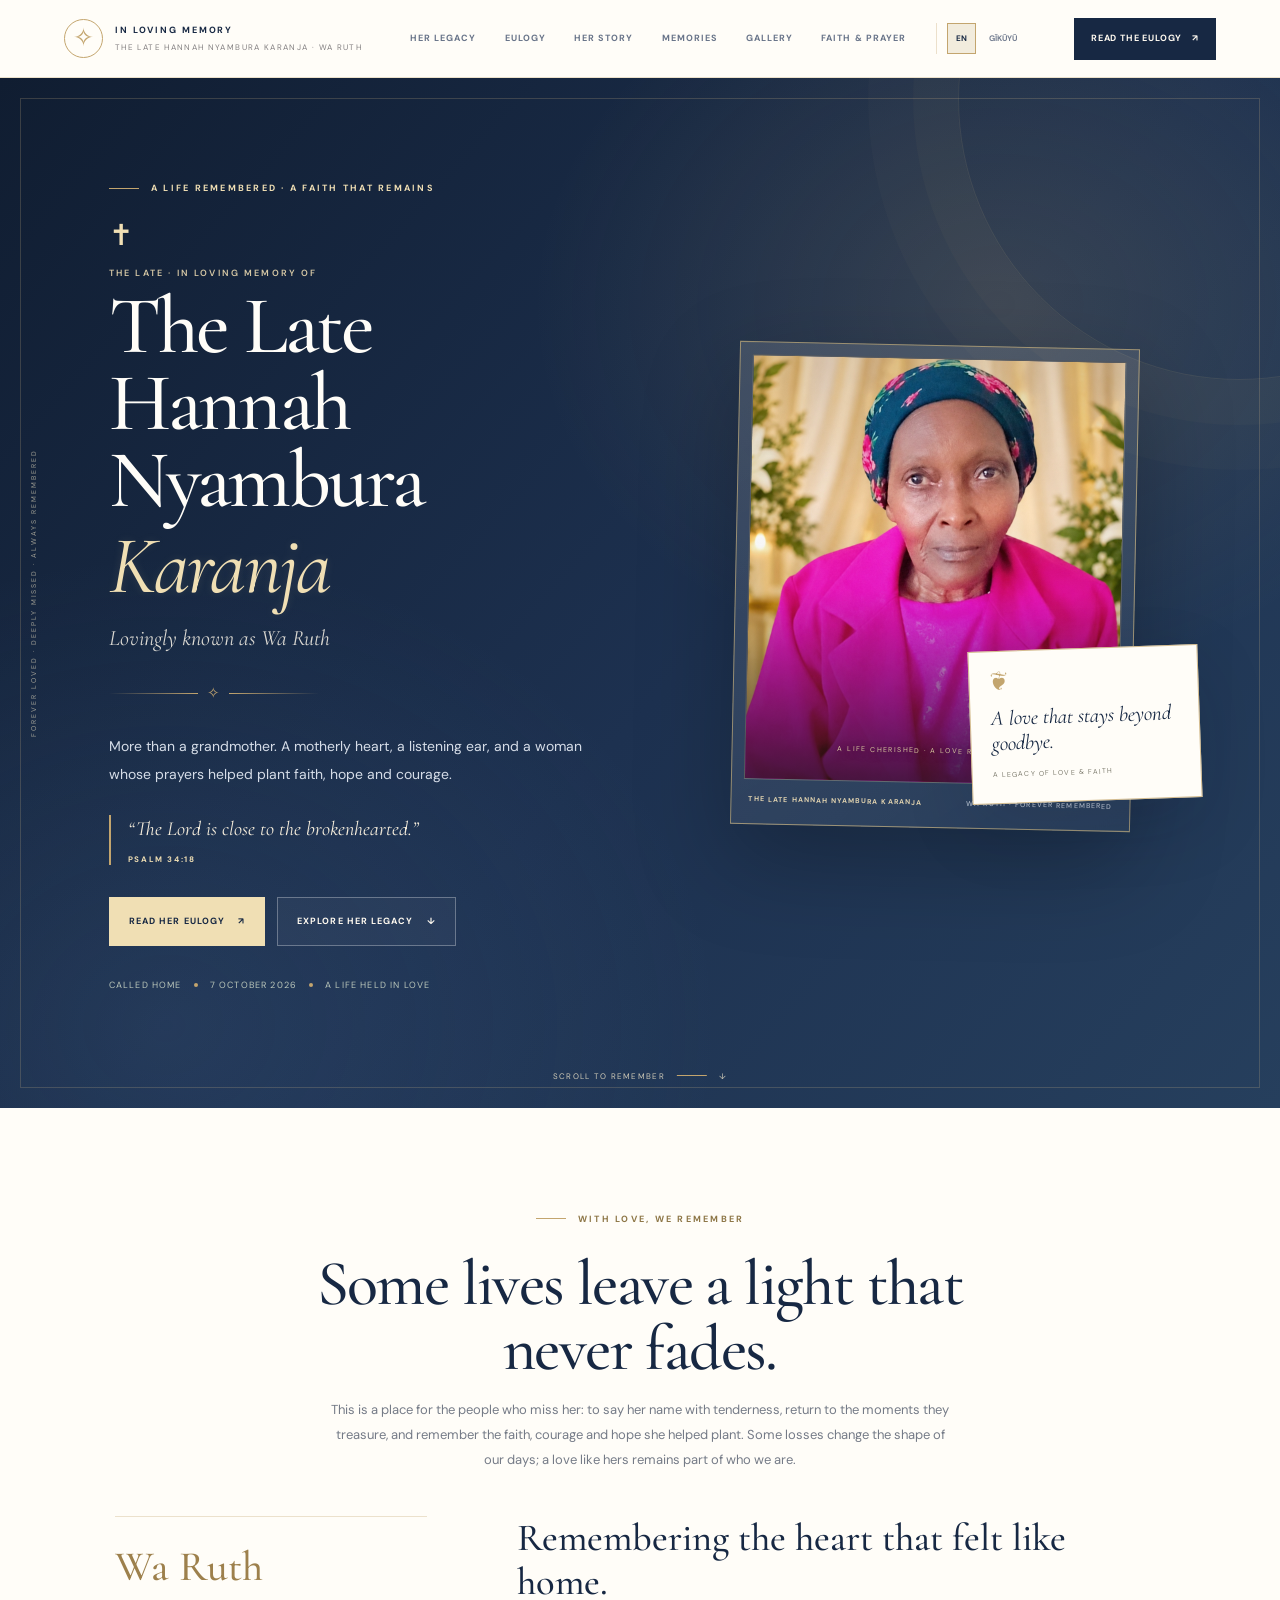
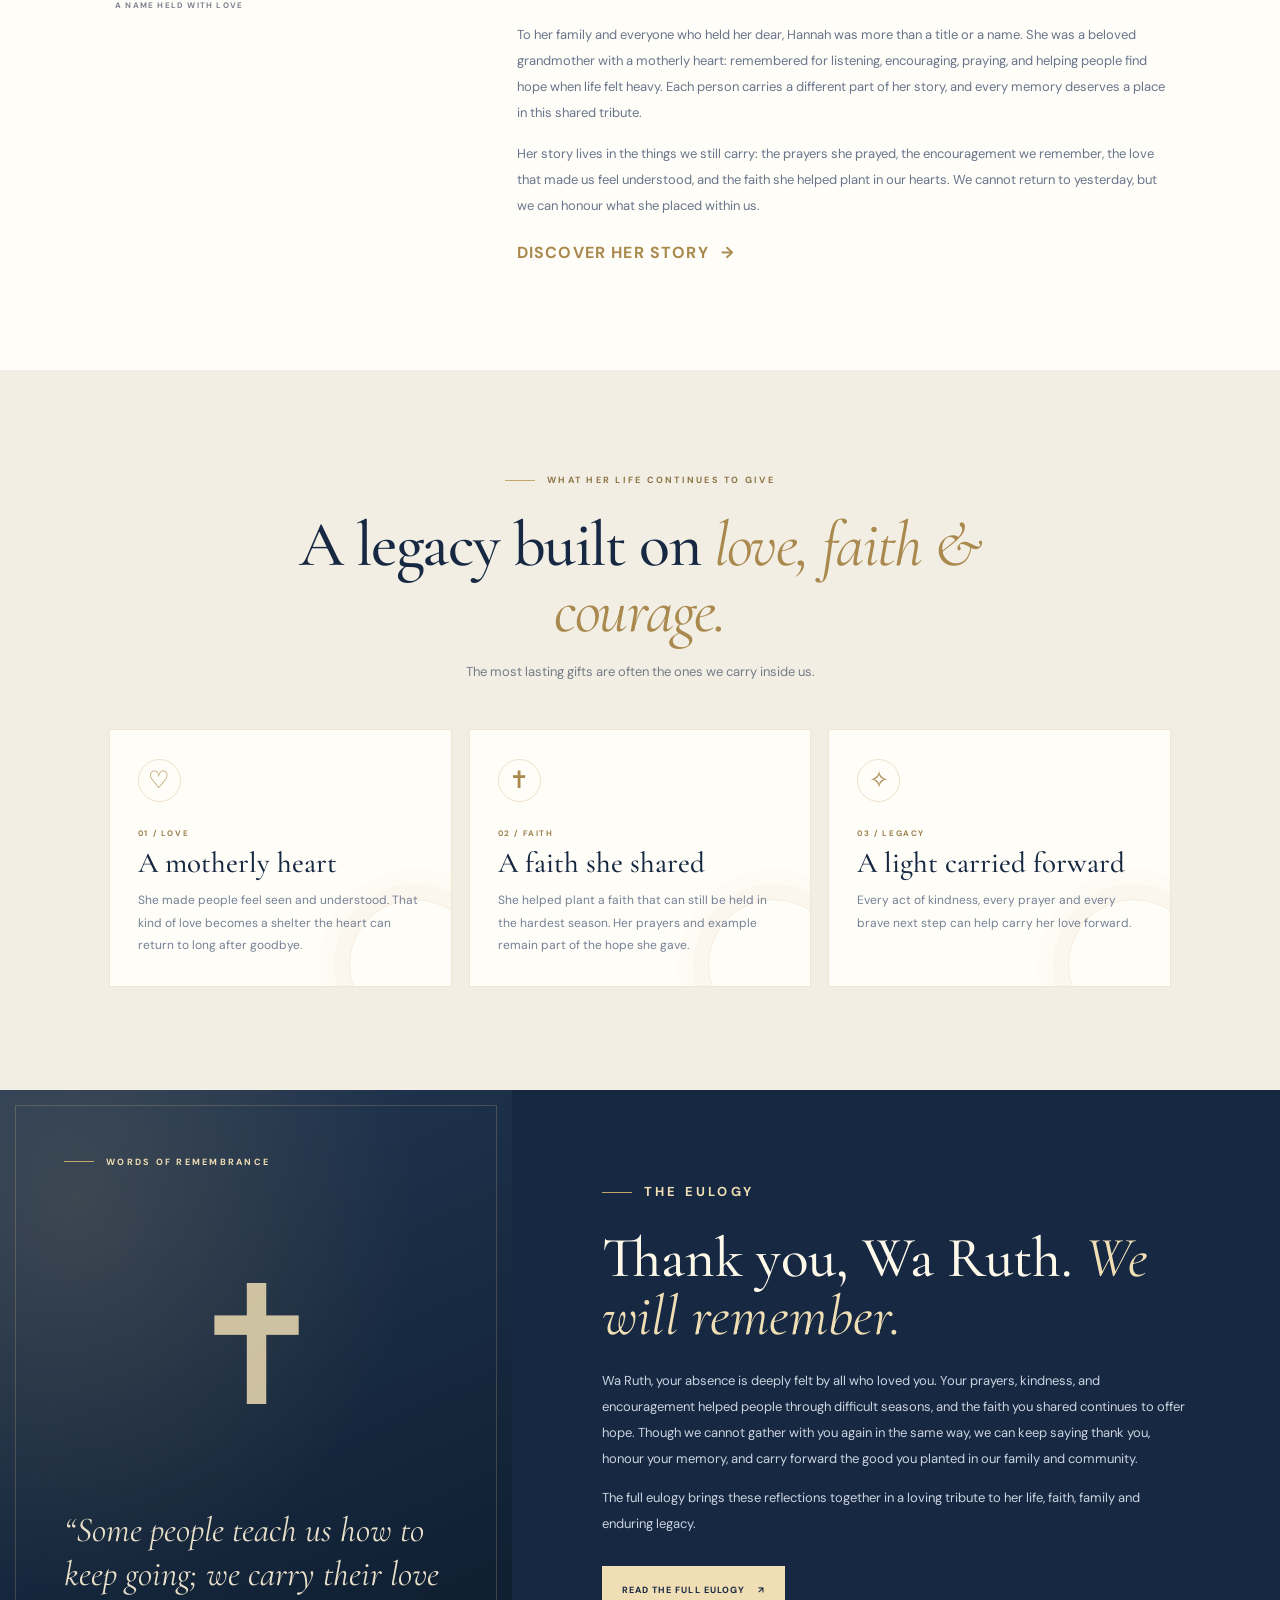
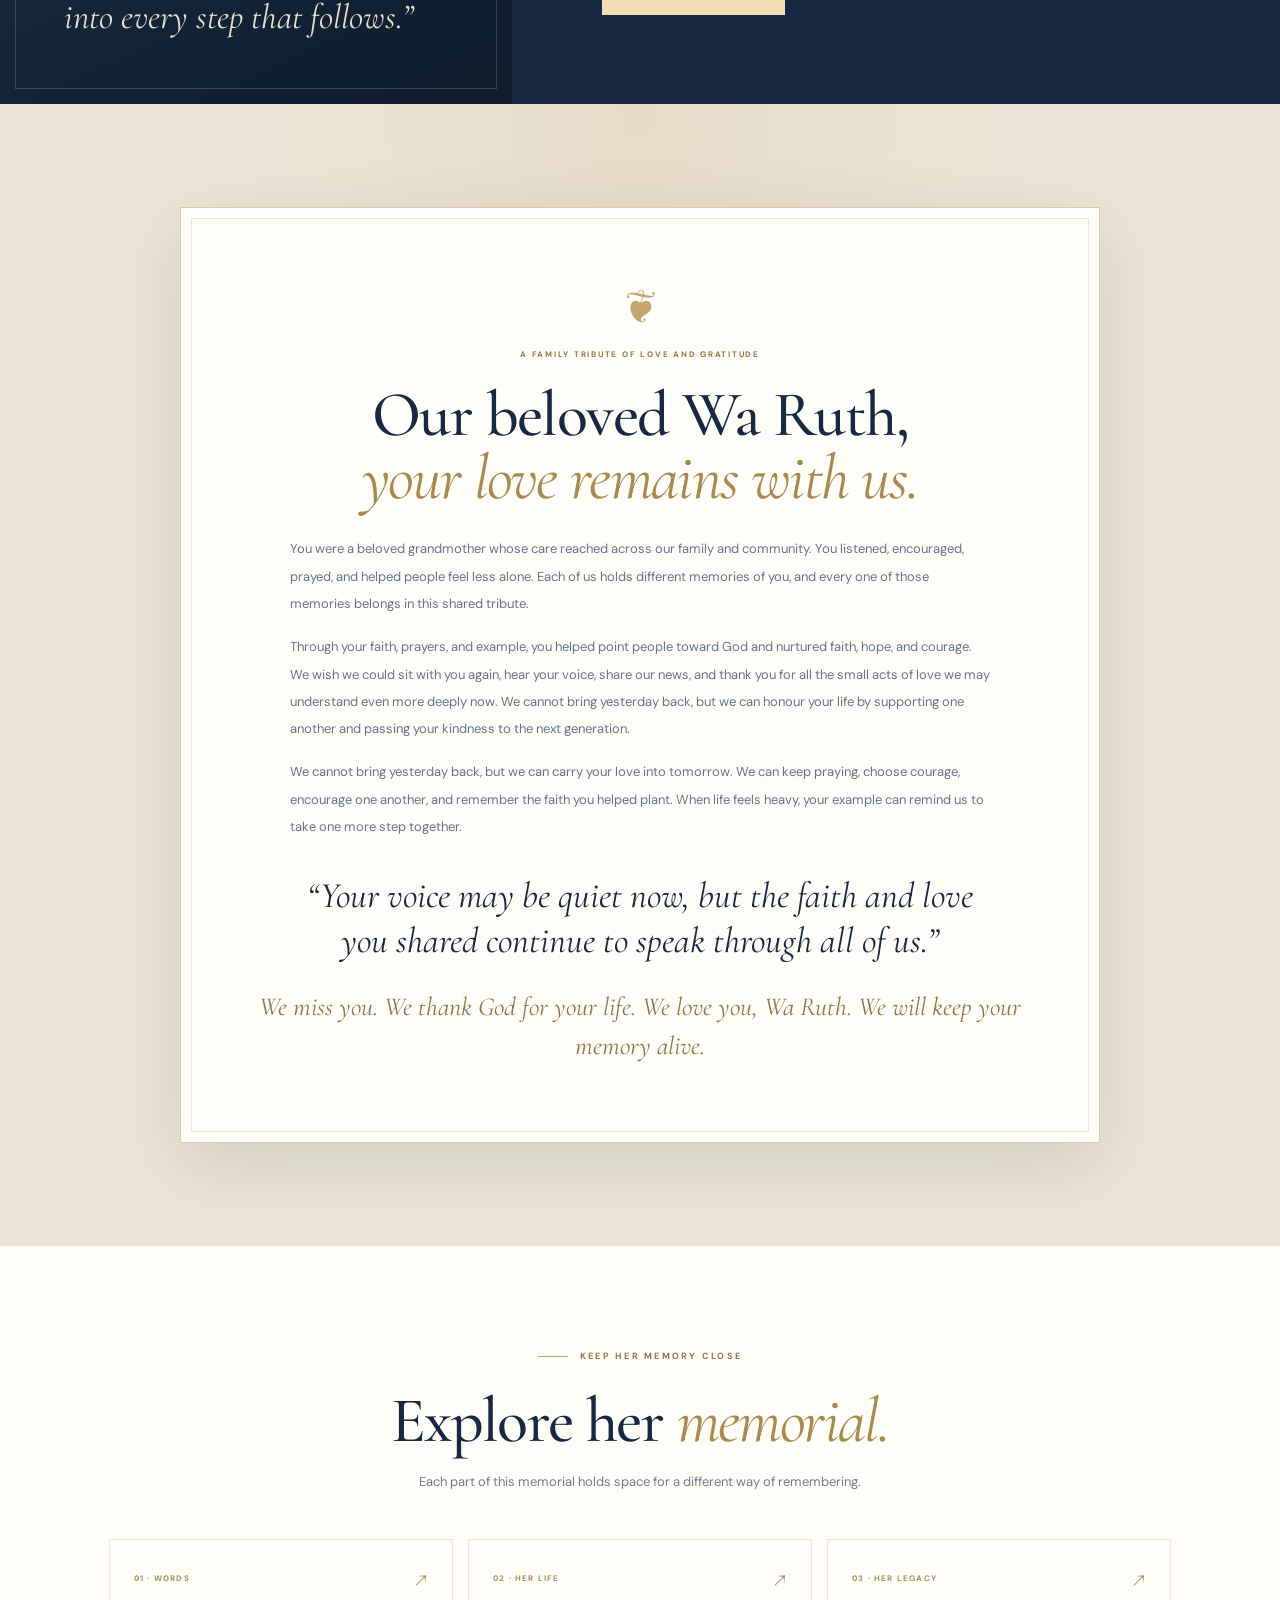
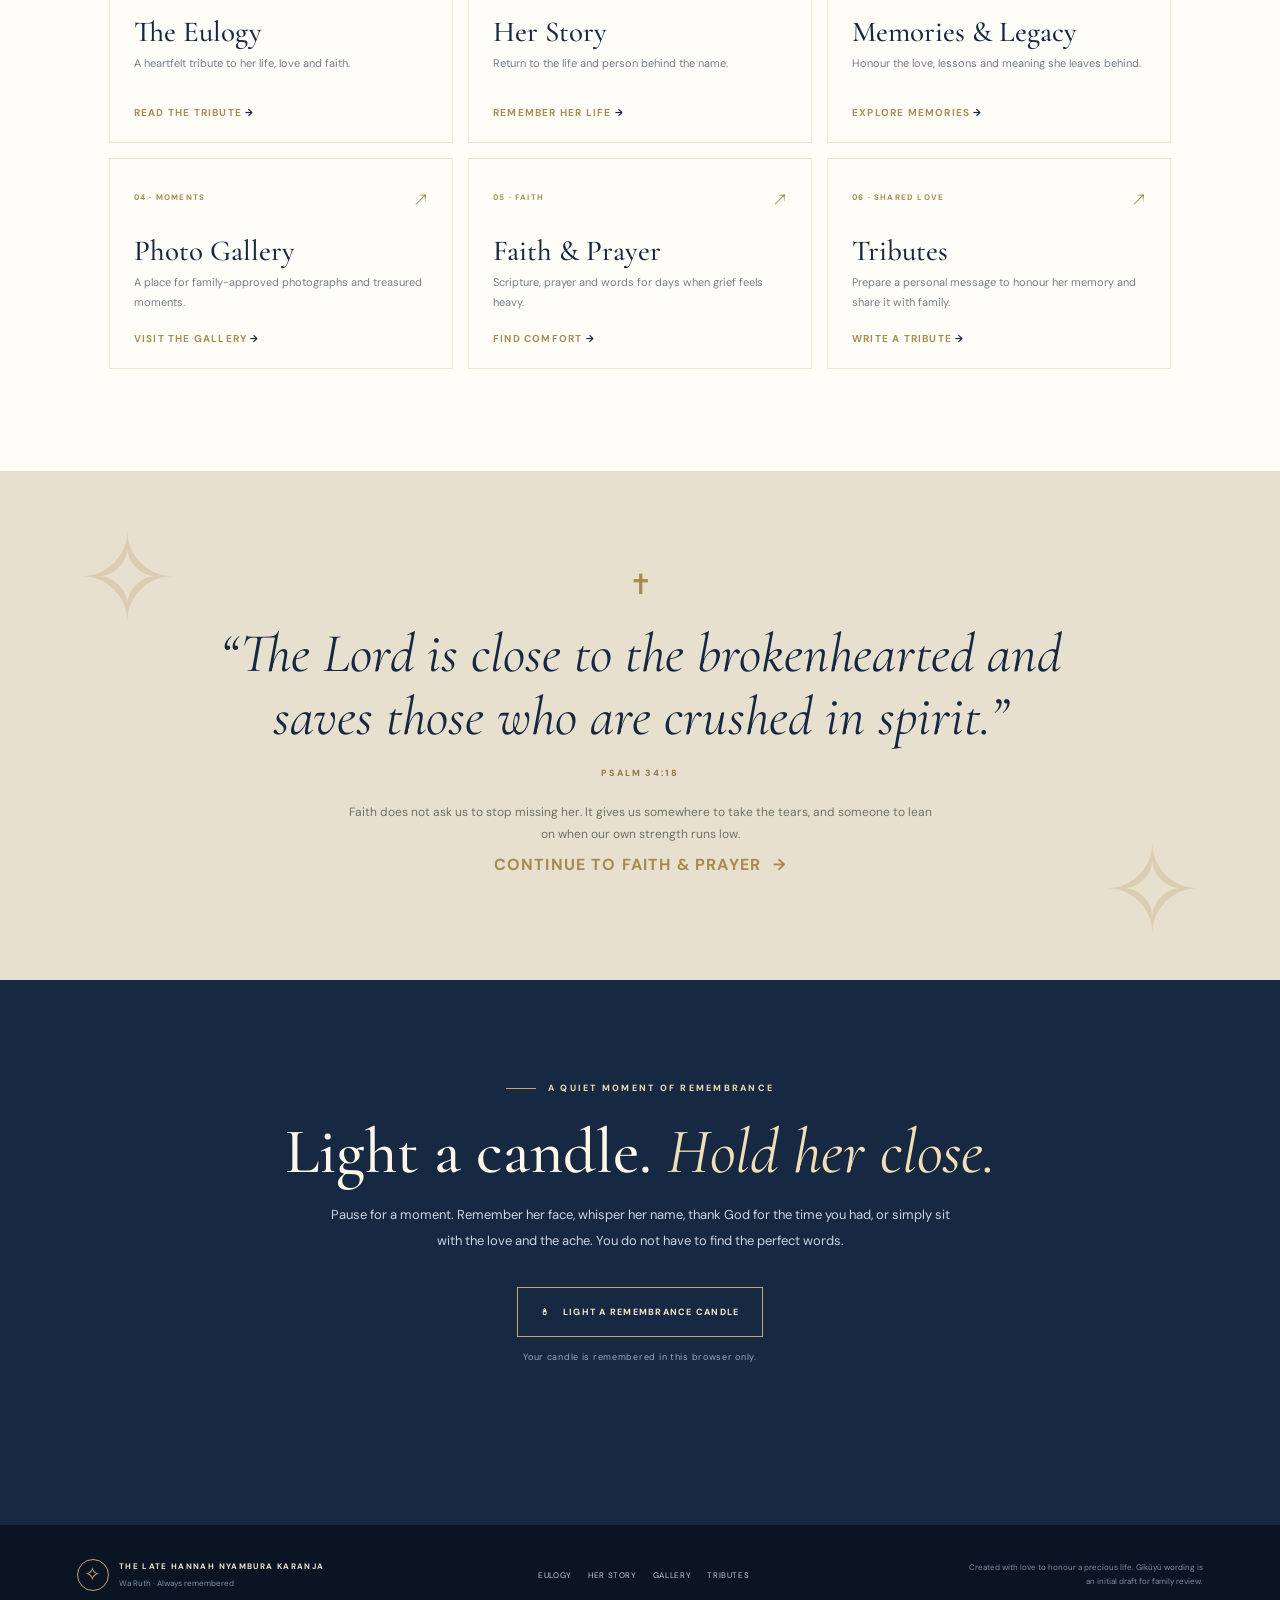
==== public/index.html @ a862fa56 "Hide dove video frame until uploaded video is ready" ====
<!doctype html>
<html lang="en">
<head>
<meta charset="utf-8">
<meta name="viewport" content="width=device-width, initial-scale=1">
<meta name="theme-color" content="#172843">
<meta name="description" content="A loving Christian memorial honouring the Late Hannah Nyambura Karanja (Wa Ruth), her life, faith, prayers, love and enduring legacy.">
<meta property="og:title" content="The Late Hannah Nyambura Karanja (Wa Ruth) · In Loving Memory">
<meta property="og:description" content="A respectful memorial to the Late Hannah Nyambura Karanja (Wa Ruth), whose love felt like a mother’s embrace and whose prayers helped plant faith, hope and courage.">
<meta property="og:type" content="website">
<link rel="canonical" href="https://botking-automation.github.io/HANNAH-NYAMBURA-KARANJA-MEMORIAL/">
<link rel="preconnect" href="https://fonts.googleapis.com">
<link rel="preconnect" href="https://fonts.gstatic.com" crossorigin>
<link href="https://fonts.googleapis.com/css2?family=Cormorant+Garamond:wght@400;500;600;700&family=DM+Sans:wght@400;500;600;700&display=swap" rel="stylesheet">
<title>In Loving Memory | The Late Hannah Nyambura Karanja (Wa Ruth)</title>
<style>
:root{--forest:#172843;--forest2:#2a4162;--forest3:#344d70;--gold:#c3a56e;--gold2:#f0dfb4;--cream:#faf7f1;--paper:#fffdf8;--ink:#252b35;--muted:#757b87;--line:rgba(195,165,110,.32);--serif:"Cormorant Garamond",Georgia,serif;--sans:"DM Sans",Arial,sans-serif;--shadow:0 24px 70px rgba(12,24,43,.14)}
*{box-sizing:border-box}
html{scroll-behavior:smooth;scroll-padding-top:88px}
body{margin:0;background:var(--cream);color:var(--ink);font:15px/1.8 var(--sans);-webkit-font-smoothing:antialiased}
a{color:inherit;text-decoration:none}
button{font:inherit}
::selection{background:var(--gold2);color:var(--forest)}
.skip-link{position:absolute;left:15px;top:-70px;z-index:100;background:var(--paper);padding:12px 18px;color:var(--forest)}
.skip-link:focus{top:12px}
.progress-track{position:fixed;z-index:80;left:0;top:0;width:100%;height:3px;background:transparent}
.progress-track span{display:block;width:0;height:100%;background:linear-gradient(90deg,var(--gold),#f1e2bd)}
.site-header{position:sticky;top:0;z-index:50;min-height:78px;display:flex;align-items:center;justify-content:space-between;gap:24px;padding:0 clamp(20px,5vw,78px);background:rgba(255,253,248,.94);border-bottom:1px solid var(--line);backdrop-filter:blur(18px)}
.brand{display:inline-flex;align-items:center;gap:12px;flex-shrink:0}
.brand-symbol{display:grid;place-items:center;width:39px;height:39px;border:1px solid var(--gold);border-radius:50%;color:var(--gold);font:25px/1 var(--serif)}
.brand-copy{display:grid;line-height:1.3}
.brand-copy strong{font-size:9px;letter-spacing:.21em;color:var(--forest);font-weight:700}
.brand-copy span{margin-top:5px;color:#827f80;font-size:8px;letter-spacing:.17em}
.main-nav{display:flex;align-items:center;justify-content:center;gap:clamp(12px,2.2vw,31px)}
.main-nav a{position:relative;padding:8px 0;color:#687489;font-size:9px;font-weight:700;letter-spacing:.115em;text-transform:uppercase;white-space:nowrap}
.main-nav a:after{content:"";position:absolute;left:0;right:100%;bottom:2px;height:1px;background:var(--gold);transition:right .25s}
.main-nav a:hover:after,.main-nav a:focus-visible:after{right:0}
.header-cta{display:inline-flex;align-items:center;justify-content:center;gap:10px;min-height:42px;padding:0 16px;border:1px solid var(--forest);background:var(--forest);color:#fffaf0;font-size:9px;font-weight:700;letter-spacing:.09em;text-transform:uppercase;transition:transform .25s,background .25s}
.header-cta:hover{transform:translateY(-2px);background:var(--forest3)}
.menu-toggle{display:none;border:1px solid var(--line);background:transparent;width:42px;height:42px;color:var(--forest);font-size:22px;cursor:pointer}
.hero{position:relative;isolation:isolate;overflow:hidden;min-height:min(820px,calc(100svh - 78px));display:grid;grid-template-columns:minmax(0,1.04fr) minmax(360px,.96fr);align-items:center;gap:clamp(34px,6vw,90px);padding:clamp(60px,8vw,112px) clamp(22px,8.5vw,132px) clamp(70px,9vw,122px);background:radial-gradient(ellipse at 78% 22%,rgba(194,161,100,.16),transparent 33%),radial-gradient(ellipse at 13% 92%,rgba(83,119,164,.17),transparent 35%),linear-gradient(132deg,#101d31 0%,#1d3150 55%,#263f5d 100%);color:var(--paper)}
.hero:before{content:"";position:absolute;inset:20px;border:1px solid rgba(222,196,138,.2);pointer-events:none;z-index:-1}
.hero:after{content:"";position:absolute;width:560px;height:560px;border:1px solid rgba(222,196,138,.11);border-radius:50%;right:-240px;top:-260px;box-shadow:0 0 0 45px rgba(222,196,138,.025),0 0 0 90px rgba(222,196,138,.02);pointer-events:none;z-index:-1}
.hero-copy{position:relative;z-index:2;max-width:700px}
.eyebrow{display:flex;align-items:center;gap:12px;margin:0 0 24px;color:var(--gold2);font-size:9px;font-weight:700;letter-spacing:.25em;text-transform:uppercase}
.eyebrow:before{content:"";width:30px;height:1px;background:var(--gold)}
.hero-cross{display:block;margin:0 0 15px;color:var(--gold2);font:29px/1 var(--serif)}
.hero-overline{margin:0 0 7px;color:#d6c8a5;font-size:9px;font-weight:600;letter-spacing:.24em;text-transform:uppercase}
.hero h1{max-width:720px;margin:0;font:500 clamp(48px,6.4vw,91px)/.94 var(--serif);letter-spacing:-.035em}
.hero h1 em{display:block;margin-top:9px;color:var(--gold2);font-weight:400}
.hero-alias{margin:17px 0 0;color:#d9d7d1;font:italic 22px/1.5 var(--serif)}
.hero-divider{display:flex;align-items:center;gap:9px;width:210px;margin:25px 0;color:var(--gold)}
.hero-divider i{display:block;flex:1;height:1px;background:linear-gradient(90deg,var(--gold),transparent)}
.hero-divider i:first-of-type{background:linear-gradient(90deg,transparent,var(--gold))}
.hero-description{max-width:520px;margin:0;color:#d6dde8;font-size:14px;line-height:2}
.hero-scripture{margin:27px 0 0;padding-left:17px;border-left:2px solid var(--gold);color:#f5eddc;font:italic 20px/1.45 var(--serif)}
.hero-scripture small{display:block;margin-top:9px;color:var(--gold2);font:700 8px/1.5 var(--sans);letter-spacing:.2em}
.hero-actions{display:flex;flex-wrap:wrap;align-items:center;gap:12px;margin-top:32px}
.btn{display:inline-flex;align-items:center;justify-content:center;gap:13px;min-height:49px;padding:0 19px;border:1px solid transparent;font-size:9px;font-weight:700;letter-spacing:.12em;text-transform:uppercase;transition:transform .25s,background .25s,border-color .25s}
.btn:hover{transform:translateY(-2px)}
.btn-gold{background:var(--gold2);border-color:var(--gold2);color:var(--forest)}
.btn-gold:hover{background:#f5e9c9}
.btn-glass{border-color:rgba(255,255,255,.3);background:rgba(255,255,255,.035);color:#fffaf0}
.btn-glass:hover{border-color:var(--gold2);background:rgba(255,255,255,.08)}
.hero-detail{margin-top:31px;display:flex;align-items:center;gap:12px;color:#bac6ba;font-size:9px;letter-spacing:.13em;text-transform:uppercase}
.hero-detail .dot{width:4px;height:4px;background:var(--gold);border-radius:50%}
.portrait-stage{position:relative;display:flex;align-items:center;justify-content:center;min-height:500px}
.portrait-orbit{position:absolute;inset:5% 2%;border:1px solid rgba(222,196,138,.22);border-radius:50%;transform:rotate(-14deg)}
.portrait-orbit:before,.portrait-orbit:after{content:"✧";position:absolute;display:grid;place-items:center;width:23px;height:23px;color:var(--gold2);background:var(--forest);font-size:16px}
.portrait-orbit:before{top:17%;left:7%}.portrait-orbit:after{bottom:13%;right:8%}
.portrait-card{position:relative;width:min(100%,400px);padding:12px 12px 17px;border:1px solid rgba(220,192,129,.61);background:linear-gradient(145deg,rgba(255,255,255,.13),rgba(255,255,255,.035));box-shadow:0 34px 95px rgba(0,0,0,.25);transform:rotate(1.2deg)}
.portrait-inner{position:relative;display:flex;align-items:center;justify-content:center;min-height:425px;overflow:hidden;border:1px solid rgba(222,196,138,.3);background:radial-gradient(ellipse at 50% 32%,rgba(194,161,100,.28),transparent 38%),linear-gradient(155deg,#304767,#202f4c 72%)}
.portrait-inner:before,.portrait-inner:after{content:"";position:absolute;width:240px;height:240px;border:1px solid rgba(222,196,138,.25);border-radius:50%}
.portrait-inner:after{width:285px;height:285px;border-color:rgba(222,196,138,.11)}
.portrait-monogram{position:relative;z-index:2;display:grid;place-items:center;width:145px;height:145px;border:1px solid var(--gold);border-radius:50%;color:var(--gold2);font:500 86px/.9 var(--serif);box-shadow:0 0 0 12px rgba(194,161,100,.055),0 0 60px rgba(194,161,100,.14)}
.portrait-cross{position:absolute;top:25px;color:var(--gold2);font:20px var(--serif)}
.portrait-bottom-label{position:absolute;bottom:24px;left:10px;right:10px;text-align:center;color:#d9c89f;font-size:7px;letter-spacing:.2em;text-transform:uppercase}
.portrait-caption{display:flex;align-items:center;justify-content:space-between;gap:10px;padding:14px 5px 0;color:#e0d2af;font-size:7px;font-weight:700;letter-spacing:.16em;text-transform:uppercase}
.portrait-caption span:last-child{color:#b7c0cf;font-weight:500}
.floating-note{position:absolute;right:-6%;bottom:7%;max-width:230px;padding:17px 20px;border:1px solid rgba(194,161,100,.7);background:var(--paper);box-shadow:var(--shadow);color:var(--forest);transform:rotate(-2deg)}
.floating-note .note-mark{color:var(--gold);font:25px/1 var(--serif)}
.floating-note p{margin:8px 0 3px;font:italic 21px/1.2 var(--serif)}
.floating-note small{color:#828073;font-size:7px;letter-spacing:.16em}
.side-vertical{position:absolute;left:28px;top:50%;writing-mode:vertical-rl;transform:translateY(-50%) rotate(180deg);color:rgba(242,230,199,.61);font-size:7px;letter-spacing:.28em;text-transform:uppercase}
.scroll-cue{position:absolute;bottom:25px;left:50%;display:flex;align-items:center;gap:12px;transform:translateX(-50%);color:#cfcab7;font-size:8px;letter-spacing:.16em;text-transform:uppercase}
.scroll-cue i{display:block;width:30px;height:1px;background:var(--gold)}
.section{padding:clamp(65px,8vw,112px) clamp(22px,8.5vw,132px)}
.section-heading{max-width:780px;margin:0 auto 44px;text-align:center}
.section-heading .eyebrow{justify-content:center;color:#8d7646}
.section-heading .eyebrow:before{background:var(--gold)}
.section-heading h2{margin:0;color:var(--forest);font:500 clamp(39px,5vw,65px)/1.02 var(--serif);letter-spacing:-.025em}
.section-heading h2 em{color:#a9894d;font-weight:400}
.section-heading>p:last-child{max-width:620px;margin:17px auto 0;color:var(--muted);font-size:13px;line-height:1.9}
.intro-section{background:var(--paper)}
.intro-grid{display:grid;grid-template-columns:.65fr 1.35fr;gap:clamp(35px,7vw,110px);max-width:1050px;margin:0 auto;align-items:start}
.intro-marker{padding-top:12px;border-top:1px solid var(--line);color:#9d804c}
.intro-marker strong{display:block;margin-top:17px;font:500 42px/1 var(--serif)}
.intro-marker small{display:block;margin-top:10px;font-size:8px;font-weight:700;letter-spacing:.15em;text-transform:uppercase;color:#7e8290}
.intro-copy h3{margin:0 0 17px;color:var(--forest);font:500 clamp(29px,3vw,42px)/1.15 var(--serif)}
.intro-copy h3 em{color:#a9894d;font-weight:400}
.intro-copy p{margin:0 0 15px;color:#69758b;font-size:13px;line-height:2}
.text-link{display:inline-flex;align-items:center;gap:12px;margin-top:5px;color:var(--forest);font-size:9px;font-weight:700;letter-spacing:.13em;text-transform:uppercase}
.text-link span{color:#a9894d;font-size:16px;transition:transform .2s}
.text-link:hover span{transform:translateX(5px)}
.values-section{background:#f2eee4}
.values-grid{display:grid;grid-template-columns:repeat(3,minmax(0,1fr));gap:17px;max-width:1120px;margin:0 auto}
.value-card{position:relative;overflow:hidden;min-height:245px;padding:29px 28px;background:var(--paper);border:1px solid rgba(194,161,100,.25);transition:transform .25s,box-shadow .25s}
.value-card:hover{transform:translateY(-5px);box-shadow:var(--shadow)}
.value-card:after{content:"";position:absolute;right:-30px;bottom:-45px;width:130px;height:130px;border:1px solid rgba(194,161,100,.19);border-radius:50%;box-shadow:0 0 0 15px rgba(194,161,100,.04),0 0 0 30px rgba(194,161,100,.025)}
.value-icon{display:grid;place-items:center;width:43px;height:43px;border:1px solid var(--line);border-radius:50%;color:#a9894d;font:24px var(--serif)}
.value-card .card-number{display:block;margin:24px 0 7px;color:#9b804e;font-size:8px;font-weight:700;letter-spacing:.2em}
.value-card h3{margin:0 0 10px;color:var(--forest);font:500 29px/1.1 var(--serif)}
.value-card p{position:relative;z-index:1;margin:0;color:#758095;font-size:12px;line-height:1.9}
.eulogy-feature{display:grid;grid-template-columns:minmax(0,.8fr) minmax(0,1.2fr);background:var(--forest);color:var(--paper)}
.feature-aside{position:relative;display:flex;flex-direction:column;justify-content:space-between;min-height:490px;overflow:hidden;padding:clamp(36px,5vw,70px);background:radial-gradient(ellipse at 15% 18%,rgba(194,161,100,.18),transparent 55%),linear-gradient(155deg,#223855,#0d1b2c)}
.feature-aside:before{content:"";position:absolute;inset:15px;border:1px solid rgba(222,196,138,.22);pointer-events:none}
.feature-aside .eyebrow{position:relative;color:var(--gold2)}
.feature-cross{position:relative;align-self:center;margin:auto 0;color:var(--gold2);font:clamp(100px,13vw,180px)/1 var(--serif);opacity:.83}
.feature-aside blockquote{position:relative;margin:0;color:#e8dfc9;font:italic clamp(24px,3vw,35px)/1.25 var(--serif)}
.feature-aside blockquote small{display:block;margin-top:15px;color:var(--gold2);font:700 8px/1.5 var(--sans);letter-spacing:.2em}
.feature-copy{align-self:center;padding:clamp(42px,7vw,95px) clamp(28px,7vw,95px)}
.feature-copy .eyebrow{color:var(--gold2)}
.feature-copy h2{margin:0 0 22px;color:#fff9ea;font:500 clamp(36px,4.5vw,57px)/1.02 var(--serif)}
.feature-copy h2 em{color:var(--gold2);font-weight:400}
.feature-copy p{color:#cbd3de;font-size:13px;line-height:2}
.feature-copy .btn{margin-top:16px}
.pages-section{background:var(--paper)}
.page-cards{display:grid;grid-template-columns:repeat(3,minmax(0,1fr));gap:15px;max-width:1120px;margin:0 auto}
.page-card{display:flex;flex-direction:column;min-height:204px;padding:24px 24px 20px;border:1px solid rgba(194,161,100,.26);background:#fffdf8;transition:transform .22s,border-color .22s,box-shadow .22s}
.page-card:hover{transform:translateY(-4px);border-color:var(--gold);box-shadow:0 16px 35px rgba(12,24,43,.08)}
.page-card .card-top{display:flex;align-items:center;justify-content:space-between;color:#aa8d55;font-size:8px;font-weight:700;letter-spacing:.15em}
.page-card .card-top b{font:24px var(--serif)}
.page-card h3{margin:23px 0 6px;color:var(--forest);font:500 29px/1.1 var(--serif)}
.page-card p{margin:0;color:#777e8a;font-size:11px;line-height:1.8}
.page-card .card-arrow{margin-top:auto;padding-top:17px;color:var(--forest);font-size:10px;font-weight:700;letter-spacing:.12em;text-transform:uppercase}
.page-card .card-arrow span{color:#aa8d55}
.scripture-section{position:relative;overflow:hidden;padding:clamp(65px,8vw,100px) 22px;background:#e8e0cf;text-align:center}
.scripture-section:before,.scripture-section:after{content:"✧";position:absolute;color:rgba(169,137,77,.22);font:120px/1 var(--serif)}
.scripture-section:before{left:6%;top:10%}.scripture-section:after{right:6%;bottom:5%}
.scripture-cross{color:#a9894d;font:28px/1 var(--serif)}
.scripture-quote{max-width:900px;margin:20px auto 17px;color:var(--forest);font:italic clamp(31px,4.5vw,55px)/1.14 var(--serif)}
.scripture-reference{color:#8f7547;font-size:9px;font-weight:700;letter-spacing:.22em}
.scripture-caption{max-width:590px;margin:19px auto 0;color:#6e7166;font-size:12px;line-height:1.9}
.remembrance-section{padding:clamp(65px,8vw,100px) 22px;background:var(--forest);color:var(--paper);text-align:center}
.remembrance-section .eyebrow{justify-content:center}
.remembrance-section .eyebrow:before{background:var(--gold)}
.remembrance-section h2{margin:0;color:#fff8e8;font:500 clamp(38px,5vw,65px)/1 var(--serif)}
.remembrance-section h2 em{color:var(--gold2);font-weight:400}
.remembrance-section>p:not(.eyebrow){max-width:620px;margin:18px auto;color:#cbd3de;font-size:13px;line-height:2}
.candle-button{display:inline-flex;align-items:center;justify-content:center;gap:12px;min-height:50px;margin-top:15px;padding:0 22px;border:1px solid var(--gold);background:transparent;color:#f4e8c8;font-size:9px;font-weight:700;letter-spacing:.14em;text-transform:uppercase;cursor:pointer;transition:background .2s,color .2s}
.candle-button:hover{background:var(--gold2);color:var(--forest)}
.candle-count{display:block;margin-top:12px;color:#9ca9ba;font-size:9px;letter-spacing:.08em}
.candle-confirmation{min-height:24px;margin:6px auto 0;color:var(--gold2);font-size:11px}
.site-footer{display:flex;align-items:center;justify-content:space-between;gap:22px;padding:28px clamp(22px,6vw,85px);background:#0a1423;color:#aeb9cb}
.footer-brand{display:flex;align-items:center;gap:10px}
.footer-brand .brand-symbol{width:32px;height:32px;font-size:20px}
.footer-brand strong{display:block;color:#f0e6cf;font-size:8px;letter-spacing:.17em}
.footer-brand small{display:block;margin-top:3px;color:#8391a7;font-size:8px}
.footer-links{display:flex;flex-wrap:wrap;gap:16px}
.footer-links a{color:#c3ccda;font-size:8px;letter-spacing:.08em;text-transform:uppercase}
.footer-links a:hover{color:var(--gold2)}
.footer-note{max-width:240px;text-align:right;color:#7e8ca3;font-size:8px;line-height:1.7}
.reveal{opacity:0;transform:translateY(18px);transition:opacity .7s ease,transform .7s ease}
.reveal.is-visible{opacity:1;transform:translateY(0)}
/* Language picker sits within the navigation and keeps the page layout intact. */
.language-picker{display:flex;align-items:center;gap:4px;margin-left:2px;padding-left:10px;border-left:1px solid var(--line)}
.language-picker button{border:1px solid transparent;background:transparent;padding:7px 8px;color:#747e91;font-size:8px;font-weight:700;cursor:pointer}
.language-picker button[aria-pressed="true"]{border-color:var(--gold);background:#f2ecdd;color:var(--forest)}
.kikuyu-note{max-width:760px;margin:25px auto 0;color:#8b8168;font-size:10px;line-height:1.7;text-align:center}
@media(max-width:1120px){.site-header{gap:13px;padding-inline:24px}.main-nav{gap:14px}.main-nav a{font-size:8px;letter-spacing:.07em}.header-cta{padding-inline:12px}.hero{padding-inline:6vw;gap:35px}.floating-note{right:-2%}}
@media(max-width:880px){.site-header{min-height:72px;flex-wrap:wrap}.menu-toggle{display:block;margin-left:auto}.header-cta{display:none}.main-nav{display:none;order:4;width:100%;padding:9px 0 20px;grid-template-columns:repeat(3,minmax(0,1fr));gap:5px 12px}.main-nav.is-open{display:grid}.main-nav a{padding:10px 0;font-size:9px;border-bottom:1px solid rgba(194,161,100,.18)}.language-picker{margin-left:0;padding-left:0;border-left:0;justify-content:flex-start}.language-picker button{padding:7px}.hero{grid-template-columns:minmax(0,1fr) minmax(260px,.8fr);min-height:0;padding-block:65px 80px}.hero h1{font-size:clamp(46px,7.4vw,72px)}.portrait-stage{min-height:420px}.portrait-inner{min-height:350px}.portrait-card{width:330px}.floating-note{right:-5%;bottom:3%;max-width:190px}.side-vertical{display:none}.intro-grid{grid-template-columns:.45fr 1.55fr;gap:35px}.page-cards{grid-template-columns:repeat(2,minmax(0,1fr))}}
@media(max-width:640px){.site-header{padding-inline:18px}.brand-symbol{width:34px;height:34px}.brand-copy strong{font-size:8px}.brand-copy span{font-size:7px}.main-nav.is-open{grid-template-columns:repeat(2,minmax(0,1fr))}.hero{display:flex;flex-direction:column;align-items:stretch;padding:56px 24px 73px;gap:25px}.hero:before{inset:10px}.hero-copy{order:0}.hero h1{font-size:clamp(48px,13vw,70px)}.hero-alias{font-size:20px}.hero-description{font-size:13px}.hero-actions{display:grid;grid-template-columns:1fr}.hero-actions .btn{width:100%}.hero-detail{flex-wrap:wrap;font-size:8px}.portrait-stage{order:1;min-height:350px;margin:0 8px}.portrait-orbit{inset:4% 1%}.portrait-card{width:min(84%,310px)}.portrait-inner{min-height:330px}.portrait-monogram{width:120px;height:120px;font-size:72px}.floating-note{right:-7px;bottom:0;max-width:165px;padding:12px 14px}.floating-note p{font-size:18px}.scroll-cue{bottom:18px;white-space:nowrap}.section{padding:62px 23px}.section-heading{margin-bottom:31px}.section-heading h2{font-size:43px}.intro-grid{grid-template-columns:1fr;gap:26px}.intro-marker{display:flex;align-items:center;gap:16px;padding-top:10px}.intro-marker strong{margin-top:0;font-size:34px}.intro-marker small{margin:0}.values-grid{grid-template-columns:1fr;gap:12px}.value-card{min-height:0;padding:25px}.value-card .card-number{margin-top:19px}.eulogy-feature{grid-template-columns:1fr}.feature-aside{min-height:310px;padding:35px}.feature-cross{position:absolute;right:40px;top:70px;font-size:100px;opacity:.4}.feature-aside blockquote{max-width:300px;font-size:27px}.feature-copy{padding:45px 27px 52px}.page-cards{grid-template-columns:1fr}.page-card{min-height:170px;padding:22px}.page-card h3{margin-top:15px}.scripture-section:before{left:-35px}.scripture-section:after{right:-35px}.scripture-quote{font-size:35px}.site-footer{align-items:flex-start;flex-direction:column;padding:28px 22px}.footer-note{text-align:left;max-width:100%}.footer-links{gap:12px}}

/* Honour her name with a gentle arrival; let the dove pass quietly through the memorial sky. */
.hero-title-honour {
  transform-origin: left center;
  animation: waRuthTitleRise 1.8s cubic-bezier(.16, 1, .3, 1) .12s both;
}
.hero-title-honour em {
  text-shadow: 0 0 10px rgba(234, 216, 168, .12);
  animation: waRuthGoldGlow 2.8s ease-out 1s both;
}
/* The real dove video is supplied by the family and sits quietly at the hero's top-right. */
.dove-video-wrap {
  position: absolute; top: clamp(16px, 2.3vw, 28px); right: clamp(20px, 4vw, 58px); z-index: 3;
  display: grid; place-items: center; width: clamp(112px, 13vw, 168px); height: clamp(76px, 9vw, 112px);
  overflow: hidden; border: 1px solid rgba(222, 196, 138, .55); background: rgba(9, 19, 33, .28);
  box-shadow: 0 8px 24px rgba(0, 0, 0, .18); pointer-events: none; opacity: 0; transition: opacity .35s ease;
}
.dove-video-wrap.is-ready { opacity: 1; }
.dove-video { display: block; width: 100%; height: 100%; object-fit: contain; opacity: 0; background: transparent; transition: opacity .35s ease; }
.dove-video.is-ready { opacity: 1; }

@keyframes waRuthTitleRise {
  0% { opacity: 0; transform: translateY(18px) scale(.92); }
  68% { opacity: 1; transform: translateY(-1px) scale(1.012); }
  100% { opacity: 1; transform: translateY(0) scale(1); }
}
@keyframes waRuthGoldGlow {
  0% { text-shadow: 0 0 0 rgba(234, 216, 168, 0); }
  42% { text-shadow: 0 0 28px rgba(234, 216, 168, .38); }
  100% { text-shadow: 0 0 10px rgba(234, 216, 168, .12); }
}
@media(max-width:880px) {
  .hero { padding-top: 102px; }
  .dove-video-wrap { top: 9px; right: 20px; width: 116px; height: 80px; }
}
@media(max-width:640px) {
  .hero { padding-top: 88px; }
  .dove-video-wrap { top: 8px; right: 17px; width: 94px; height: 66px; }
}

@media(prefers-reduced-motion:reduce){html{scroll-behavior:auto}.reveal{opacity:1;transform:none;transition:none}*,*:before,*:after{animation-duration:.01ms!important;animation-iteration-count:1!important;scroll-behavior:auto!important;transition-duration:.01ms!important}}

@media(prefers-reduced-motion:reduce) {
  .hero-title-honour,
  .hero-title-honour em {
    animation: none !important;
    opacity: 1;
    transform: none;
    filter: none;
    text-shadow: none;
  }
}

@media print{.site-header,.progress-track,.hero-actions,.scroll-cue,.candle-button,.candle-count,.candle-confirmation,.footer-links{display:none!important}.hero{display:block;min-height:0;background:white!important;color:#172843;padding:30px}.hero h1,.hero-alias,.hero-description,.hero-scripture{color:#172843}.portrait-stage{display:none}.section,.eulogy-feature,.scripture-section,.remembrance-section{break-inside:avoid;background:white!important;color:#172843;padding:24px}.reveal{opacity:1;transform:none}.feature-copy h2,.feature-copy p,.feature-aside blockquote{color:#172843}.site-footer{background:white;color:#172843}}


/* Keep the memorial portrait itself clear: no circles, orbit or symbols over her photograph. */
.portrait-orbit,
.portrait-inner::before,
.portrait-inner::after,
.portrait-inner .portrait-monogram,
.portrait-inner .portrait-cross {
  display: none !important;
  content: none !important;
}
.portrait-inner .portrait-photo { z-index: 0; }

/* The memorial portrait asset is rendered inside the framed hero image. */
.portrait-inner .portrait-photo{position:absolute;inset:0;z-index:0;width:100%;height:100%;object-fit:cover;object-position:center 24%;display:block;filter:saturate(.94);background:#223855}
.portrait-inner .portrait-shade{position:absolute;inset:0;z-index:1;pointer-events:none;background:linear-gradient(180deg,rgba(8,22,16,.12) 0%,rgba(8,22,16,0) 35%,rgba(8,22,16,.06) 55%,rgba(8,22,16,.72) 100%)}
.portrait-inner:before,.portrait-inner:after{z-index:2;pointer-events:none}
.portrait-inner .portrait-cross,.portrait-inner .portrait-bottom-label{z-index:3;text-shadow:0 2px 9px rgba(0,0,0,.75)}
.portrait-inner.has-photo .portrait-monogram{display:none}
.portrait-inner:not(.has-photo) .portrait-shade{display:none}


.letter-section{padding:clamp(60px,8vw,105px) clamp(20px,6vw,90px);background:radial-gradient(ellipse at 50% 0,rgba(194,161,100,.13),transparent 45%),#ece5d7}.letter-paper{position:relative;max-width:920px;margin:0 auto;padding:clamp(36px,6vw,78px);background:var(--paper);border:1px solid rgba(194,161,100,.55);box-shadow:0 22px 70px rgba(23,37,60,.12);text-align:center}.letter-paper:before{content:"";position:absolute;inset:10px;border:1px solid rgba(194,161,100,.25);pointer-events:none}.letter-flourish{position:relative;color:var(--gold);font:44px/1 var(--serif)}.letter-kicker{position:relative;margin:19px 0 21px;color:#927744;font-size:8px;font-weight:700;letter-spacing:.22em}.letter-paper h2{position:relative;margin:0 auto 26px;max-width:740px;color:var(--forest);font:500 clamp(37px,5.2vw,64px)/.99 var(--serif);letter-spacing:-.025em}.letter-paper h2 em{color:#a9894d;font-weight:400}.letter-paper>p:not(.letter-kicker):not(.letter-signoff){position:relative;max-width:700px;margin:16px auto;color:#66748b;font-size:13px;line-height:2.1;text-align:left}.letter-paper blockquote{position:relative;max-width:710px;margin:33px auto 24px;color:var(--forest);font:italic clamp(25px,3.2vw,36px)/1.25 var(--serif)}.letter-signoff{position:relative;margin:20px auto 0;color:#8f7547;font:italic clamp(19px,2.8vw,26px)/1.5 var(--serif)}
@media(max-width:640px){.letter-section{padding:48px 17px}.letter-paper{padding:34px 24px}.letter-paper:before{inset:7px}.letter-paper h2{font-size:42px}.letter-paper>p:not(.letter-kicker):not(.letter-signoff){font-size:12px}}
@media(print){.letter-section{background:white!important;padding:20px}.letter-paper{box-shadow:none}.letter-paper h2,.letter-paper>p:not(.letter-kicker):not(.letter-signoff),.letter-paper blockquote,.letter-signoff{color:#172843!important}}
</style>
</head>
<body>
<div class="progress-track" aria-hidden="true"><span id="scrollProgress"></span></div>
<a class="skip-link" href="#main-content">Skip to memorial</a>
<header class="site-header" id="top">
<a class="brand" href="#top" aria-label="Hannah Nyambura Karanja memorial home">
<span class="brand-symbol" aria-hidden="true">✧</span>
<span class="brand-copy"><strong>IN LOVING MEMORY</strong><span>THE LATE HANNAH NYAMBURA KARANJA · WA RUTH</span></span>
</a>
<button class="menu-toggle" id="menuToggle" type="button" aria-label="Open navigation" aria-expanded="false" aria-controls="mainNavigation">☰</button>
<nav class="main-nav" id="mainNavigation" aria-label="Memorial navigation">
<a href="#remembering" data-en="Her legacy" data-ki="Ũtugi wake">Her legacy</a>
<a href="eulogy.html" data-en="Eulogy" data-ki="Eulogy">Eulogy</a>
<a href="story.html" data-en="Her story" data-ki="Ũhoro wake">Her story</a>
<a href="memories.html" data-en="Memories" data-ki="Mĩrĩgo">Memories</a>
<a href="gallery.html" data-en="Gallery" data-ki="Mbica">Gallery</a>
<a href="prayers.html" data-en="Faith &amp; prayer" data-ki="Wĩtĩkio na mahoya">Faith &amp; prayer</a>
<div class="language-picker" aria-label="Choose language"><button type="button" data-lang="en" aria-pressed="true">EN</button><button type="button" data-lang="ki" aria-pressed="false">GĨKŨYŨ</button></div>
</nav>
<a class="header-cta" href="eulogy.html"><span data-en="Read the eulogy" data-ki="Ũrĩke eulogy">Read the eulogy</span><span aria-hidden="true">↗</span></a>
</header>

<main id="main-content">
<section class="hero" id="home">
<div class="dove-video-wrap" aria-hidden="true">
<video class="dove-video" autoplay muted loop playsinline preload="metadata" tabindex="-1" disablepictureinpicture>
<source src="videos/dove.mp4" type="video/mp4">
</video>
</div>
<div class="side-vertical" aria-hidden="true">FOREVER LOVED · DEEPLY MISSED · ALWAYS REMEMBERED</div>
<div class="hero-copy">
<p class="eyebrow" data-en="A life remembered · a faith that remains" data-ki="Ũtũũro ũrĩkĩrĩtwo · wĩtĩkio ũtũũraga">A life remembered · a faith that remains</p>
<span class="hero-cross" aria-hidden="true">✝</span>
<p class="hero-overline" data-en="THE LATE · IN LOVING MEMORY OF" data-ki="THE LATE · TŨKŨRIRIKANA NA WENDO">THE LATE · IN LOVING MEMORY OF</p>
<h1 class="hero-title-honour">The Late Hannah Nyambura <em>Karanja</em></h1>
<p class="hero-alias" data-en="Lovingly known as Wa Ruth" data-ki="Aitwo na wendo Wa Ruth">Lovingly known as Wa Ruth</p>
<div class="hero-divider" aria-hidden="true"><i></i>✧<i></i></div>
<p class="hero-description" data-en="More than a grandmother. A motherly heart, a listening ear, and a woman whose prayers helped plant faith, hope and courage." data-ki="Mũnene mũno kũruga nyanya tu. Ngoro ya nyina, gũthikĩrĩria, na mahoya marĩa maatũma wĩtĩkio, mwĩhoko na hinya bikue." >More than a grandmother. A motherly heart, a listening ear, and a woman whose prayers helped plant faith, hope and courage.</p>
<blockquote class="hero-scripture">“The Lord is close to the brokenhearted.”<small>PSALM 34:18</small></blockquote>
<div class="hero-actions">
<a class="btn btn-gold" href="eulogy.html"><span data-en="Read her eulogy" data-ki="Ũrĩke eulogy yake">Read her eulogy</span><span aria-hidden="true">↗</span></a>
<a class="btn btn-glass" href="#remembering"><span data-en="Explore her legacy" data-ki="Rora ũtugi wake">Explore her legacy</span><span aria-hidden="true">↓</span></a>
</div>
<div class="hero-detail"><span data-en="Called home" data-ki="Atũire gũkũ">Called home</span><span class="dot"></span><time datetime="2026-10-07">7 October 2026</time><span class="dot"></span><span data-en="A life held in love" data-ki="Ũtũũro ũrĩ na wendo">A life held in love</span></div>
</div>
<div class="portrait-stage" aria-label="Memorial portrait placeholder">
<div class="portrait-card">
<div class="portrait-inner">
<img class="portrait-photo" src="images/hannah-nyambura-karanja.jpg" alt="The Late Hannah Nyambura Karanja, lovingly known as Wa Ruth" onload="this.parentElement.classList.add('has-photo')" onerror="this.hidden=true;this.parentElement.classList.remove('has-photo')">
<span class="portrait-shade" aria-hidden="true"></span>
<div class="portrait-bottom-label" data-en="A life cherished · a love remembered" data-ki="Ũtũũro wendete · wendo ũririkanwo">A life cherished · a love remembered</div>
</div>
<div class="portrait-caption"><span>The Late Hannah Nyambura Karanja</span><span>Wa Ruth · Forever remembered</span></div>
</div>
<div class="floating-note"><span class="note-mark" aria-hidden="true">❦</span><p data-en="A love that stays beyond goodbye." data-ki="Wendo ũtũũraga na rungu rwa kũagana.">A love that stays beyond goodbye.</p><small data-en="A LEGACY OF LOVE &amp; FAITH" data-ki="ŨTUGI WA WENDO NA WĨTĨKIO">A LEGACY OF LOVE &amp; FAITH</small></div>
</div>
<a class="scroll-cue" href="#welcome"><span data-en="Scroll to remember" data-ki="Thii mbere kũririkana">Scroll to remember</span><i></i>↓</a>
</section>

<section class="section intro-section" id="welcome">
<div class="section-heading reveal">
<p class="eyebrow" data-en="With love, we remember" data-ki="Na wendo, nĩtũmũririkana">With love, we remember</p>
<h2 data-en="Some lives leave a light that never fades." data-ki="Mĩoyo ĩmwe nĩitigaga ũtheri ũtangĩhota gũthira.">Some lives leave a light that never fades.</h2>
<p data-en="This is a place for the people who miss her: to say her name with tenderness, return to the moments they treasure, and remember the faith, courage and hope she helped plant. Some losses change the shape of our days; a love like hers remains part of who we are." data-ki="Gĩkĩ nĩ handũ ha arĩa mamũrirĩra: gũtua rĩĩtwa rĩake na wendo, gũcokerera mĩrĩgo ya bata, na kũririkana wĩtĩkio na hinya aatũheire.">This is a place for the people who miss her: to say her name with tenderness, return to the moments they treasure, and remember the faith, courage and hope she helped plant. Some losses change the shape of our days; a love like hers remains part of who we are.</p>
</div>
<div class="intro-grid reveal">
<div class="intro-marker"><strong>Wa Ruth</strong><small data-en="A name held with love" data-ki="Rĩĩtwa rĩendete">A name held with love</small></div>
<div class="intro-copy">
<h3 data-en="Remembering the heart that felt like home." data-ki="Kũririkana ngoro ĩrĩ ta mũciĩ." >Remembering the heart that felt like home.</h3>
<p data-en="To her family and everyone who held her dear, Hannah was more than a title or a name. She was a beloved grandmother with a motherly heart: remembered for listening, encouraging, praying, and helping people find hope when life felt heavy. Each person carries a different part of her story, and every memory deserves a place in this shared tribute." data-ki="Wa Ruth aarĩ mũndũ wa bata kũrĩ familia yake na andũ othe arĩa mamwendete. Aarĩ nyanya wendo na ngoro ya nyina, ũrĩa aigua, aheana hinya na ahooya. O mũndũ arĩ na mũrigo wake wa kũmũririkana, na mĩrigo yothe nĩ ya bata.">To her family and everyone who held her dear, Hannah was more than a title or a name. She was a beloved grandmother with a motherly heart: remembered for listening, encouraging, praying, and helping people find hope when life felt heavy. Each person carries a different part of her story, and every memory deserves a place in this shared tribute.</p>
<p data-en="Her story lives in the things we still carry: the prayers she prayed, the encouragement we remember, the love that made us feel understood, and the faith she helped plant in our hearts. We cannot return to yesterday, but we can honour what she placed within us." data-ki="Ũhoro wake ũtũũraga mahoya, ũrathi, wendo na wĩtĩkio aatũheire.">Her story lives in the things we still carry: the prayers she prayed, the encouragement we remember, the love that made us feel understood, and the faith she helped plant in our hearts. We cannot return to yesterday, but we can honour what she placed within us.</p>
<a class="text-link" href="story.html"><span data-en="Discover her story" data-ki="Menya ũhoro wake">Discover her story</span><span aria-hidden="true">→</span></a>
</div>
</div>
</section>

<section class="section values-section" id="remembering">
<div class="section-heading reveal">
<p class="eyebrow" data-en="What her life continues to give" data-ki="Ũrĩa ũtũũro wake ũtigĩte">What her life continues to give</p>
<h2 data-en="A legacy built on <em>love, faith &amp; courage.</em>" data-ki="Ũtugi wake nĩ <em>wendo, wĩtĩkio na hinya.</em>">A legacy built on <em>love, faith &amp; courage.</em></h2>
<p data-en="The most lasting gifts are often the ones we carry inside us." data-ki="Gĩheeo gĩtũũraga nĩ kĩrĩa tũtwaraga ngoro-inĩ ciitũ.">The most lasting gifts are often the ones we carry inside us.</p>
</div>
<div class="values-grid">
<article class="value-card reveal"><span class="value-icon" aria-hidden="true">♡</span><span class="card-number">01 / LOVE</span><h3 data-en="A motherly heart" data-ki="Ngoro ya nyina">A motherly heart</h3><p data-en="She made people feel seen and understood. That kind of love becomes a shelter the heart can return to long after goodbye." data-ki="Nĩatũmaga andũ maiguĩrĩre na maiguĩrĩrwo. Wendo ta ũcio nĩ ũndũ wa kũhitha ngoro na rungu rũa kũagana.">She made people feel seen and understood. That kind of love becomes a shelter the heart can return to long after goodbye.</p></article>
<article class="value-card reveal"><span class="value-icon" aria-hidden="true">✝</span><span class="card-number">02 / FAITH</span><h3 data-en="A faith she shared" data-ki="Wĩtĩkio aarĩ na ũheaga">A faith she shared</h3><p data-en="She helped plant a faith that can still be held in the hardest season. Her prayers and example remain part of the hope she gave." data-ki="Nĩatũma wĩtĩkio ũkue ũrĩa ũtũũraga na hĩndĩ cia kĩeha.">She helped plant a faith that can still be held in the hardest season. Her prayers and example remain part of the hope she gave.</p></article>
<article class="value-card reveal"><span class="value-icon" aria-hidden="true">✧</span><span class="card-number">03 / LEGACY</span><h3 data-en="A light carried forward" data-ki="Ũtheri ũtwaragio mbere">A light carried forward</h3><p data-en="Every act of kindness, every prayer and every brave next step can help carry her love forward." data-ki="Ũtugi, mahoya na hinya wa kũthiĩ mbere nĩciĩtwaraga wendo wake." >Every act of kindness, every prayer and every brave next step can help carry her love forward.</p></article>
</div>
</section>

<section class="eulogy-feature" id="eulogy">
<div class="feature-aside">
<p class="eyebrow" data-en="Words of remembrance" data-ki="Ciugo cia kũririkana">Words of remembrance</p>
<div class="feature-cross" aria-hidden="true">✝</div>
<blockquote data-en="“Some people teach us how to keep going; we carry their love into every step that follows.”" data-ki="“Andũ amwe nĩmatũrutaga kũthiĩ mbere; tũtwaraga wendo wao njĩrĩ-inĩ ciitũ.”">“Some people teach us how to keep going; we carry their love into every step that follows.”<small>A REFLECTION IN HER MEMORY</small></blockquote>
</div>
<div class="feature-copy reveal">
<p class="eyebrow" data-en="The eulogy" data-ki="Eulogy">The eulogy</p>
<h2 data-en="Thank you, Wa Ruth. <em>We will remember.</em>" data-ki="Nĩ wega, Wa Ruth. <em>Tũgũgũririkana.</em>">Thank you, Wa Ruth. <em>We will remember.</em></h2>
<p data-en="Wa Ruth, your absence is deeply felt by all who loved you. Your prayers, kindness, and encouragement helped people through difficult seasons, and the faith you shared continues to offer hope. Though we cannot gather with you again in the same way, we can keep saying thank you, honour your memory, and carry forward the good you planted in our family and community." data-ki="Wa Ruth, familia na andũ othe arĩa mamwendete nĩmamũrirĩra. Wendo, mahoya na ũrathi wake nĩmaheire andũ hinya. Tũgũtũũria ũtugi wake na wĩtĩkio ũrĩa aatũheire.">Wa Ruth, your absence is deeply felt by all who loved you. Your prayers, kindness, and encouragement helped people through difficult seasons, and the faith you shared continues to offer hope. Though we cannot gather with you again in the same way, we can keep saying thank you, honour your memory, and carry forward the good you planted in our family and community.</p>
<p data-en="The full eulogy brings these reflections together in a loving tribute to her life, faith, family and enduring legacy." data-ki="Eulogy yothe nĩĩcookanagia ciugo ici cia kũririkana ũtũũro wake, wĩtĩkio, familia na ũtugi wake ũtũũraga.">The full eulogy brings these reflections together in a loving tribute to her life, faith, family and enduring legacy.</p>
<a class="btn btn-gold" href="eulogy.html"><span data-en="Read the full eulogy" data-ki="Ũrĩke eulogy yothe">Read the full eulogy</span><span aria-hidden="true">↗</span></a>
</div>
</section>

<section class="letter-section" id="letter">
<div class="letter-paper">
<div class="letter-flourish" aria-hidden="true">❦</div>
<p class="letter-kicker" data-en="A FAMILY TRIBUTE OF LOVE AND GRATITUDE" data-ki="Ciugo cia familia cia wendo na ngaatho">A FAMILY TRIBUTE OF LOVE AND GRATITUDE</p>
<h2 data-en="Our beloved Wa Ruth,<br><em>your love remains with us.</em>" data-ki="Wa Ruth witũ,<br><em>wendo waku ũtũũraga hamwe na ithuĩ.</em>">Our beloved Wa Ruth,<br><em>your love remains with us.</em></h2>
<p data-en="You were a beloved grandmother whose care reached across our family and community. You listened, encouraged, prayed, and helped people feel less alone. Each of us holds different memories of you, and every one of those memories belongs in this shared tribute." data-ki="Warĩ nyanya wendwo mũno, wendo waku ũkinyaga familia na andũ a rũciaro. Nĩũiguaga, ũheana hinya, ũhooya, na ũtũmaga andũ matigane na kĩeha. O mũndũ arĩ na mĩrigo yake, na yothe nĩ ya bata.">You were a beloved grandmother whose care reached across our family and community. You listened, encouraged, prayed, and helped people feel less alone. Each of us holds different memories of you, and every one of those memories belongs in this shared tribute.</p>
<p data-en="Through your faith, prayers, and example, you helped point people toward God and nurtured faith, hope, and courage. We wish we could sit with you again, hear your voice, share our news, and thank you for all the small acts of love we may understand even more deeply now. We cannot bring yesterday back, but we can honour your life by supporting one another and passing your kindness to the next generation." data-ki="Nĩ ũndũ wa wĩtĩkio, mahoya na ũtũũro wako, nĩũonanie andũ njĩra ya Ngai. Nĩtũkwenda tũcokere gũikara na we, no tũgũtwarĩra wendo wako na gũtũma ũtugi ũthiĩ mbere.">Through your faith, prayers, and example, you helped point people toward God and nurtured faith, hope, and courage. We wish we could sit with you again, hear your voice, share our news, and thank you for all the small acts of love we may understand even more deeply now. We cannot bring yesterday back, but we can honour your life by supporting one another and passing your kindness to the next generation.</p>
<p data-en="We cannot bring yesterday back, but we can carry your love into tomorrow. We can keep praying, choose courage, encourage one another, and remember the faith you helped plant. When life feels heavy, your example can remind us to take one more step together." data-ki="Tingĩhota kũcooka na ihinda rĩrĩa rĩthiĩte, no tũhota gũtwarĩra wendo wako mbere. Tũgũthaitha, tũĩhoke, tũheane hinya, na tũririkane wĩtĩkio ũrĩa watũheire.">We cannot bring yesterday back, but we can carry your love into tomorrow. We can keep praying, choose courage, encourage one another, and remember the faith you helped plant. When life feels heavy, your example can remind us to take one more step together.</p>
<blockquote data-en="“Your voice may be quiet now, but the faith and love you shared continue to speak through all of us.”" data-ki="“Ciugo ciaku no ciigue thĩinĩ, no wĩtĩkio na wendo waku nĩcio igũtũũra thĩinĩ witũ.”">“Your voice may be quiet now, but the faith and love you shared continue to speak through all of us.”</blockquote>
<p class="letter-signoff" data-en="We miss you. We thank God for your life. We love you, Wa Ruth. We will keep your memory alive." data-ki="Nĩtũgũkũrirĩra. Nĩtũcookeria Ngai ngaatho nĩ ũndũ wa ũtũũro waku. Nĩtũgwendete, Wa Ruth. Tũgũtũũria kĩririkania gĩaku.">We miss you. We thank God for your life. We love you, Wa Ruth. We will keep your memory alive.</p>
</div>
</section>
<section class="section pages-section" id="explore">
<div class="section-heading reveal">
<p class="eyebrow" data-en="Keep her memory close" data-ki="Ririkana na wendo">Keep her memory close</p>
<h2 data-en="Explore her <em>memorial.</em>" data-ki="Rora <em>kĩririkania gĩake.</em>">Explore her <em>memorial.</em></h2>
<p data-en="Each part of this memorial holds space for a different way of remembering." data-ki="Gĩcunjĩ gĩothe gĩa kĩririkania gĩkĩ nĩ handũ ha njĩra ĩngĩ ya kũririkana.">Each part of this memorial holds space for a different way of remembering.</p>
</div>
<div class="page-cards">
<a class="page-card reveal" href="eulogy.html"><div class="card-top"><span>01 · WORDS</span><b>↗</b></div><h3 data-en="The Eulogy" data-ki="Eulogy">The Eulogy</h3><p data-en="A heartfelt tribute to her life, love and faith." data-ki="Ciugo cia wendo cia kũririkana ũtũũro wake, wendo na wĩtĩkio.">A heartfelt tribute to her life, love and faith.</p><span class="card-arrow"><span data-en="Read the tribute" data-ki="Ũrĩke ciugo">Read the tribute</span> →</span></a>
<a class="page-card reveal" href="story.html"><div class="card-top"><span>02 · HER LIFE</span><b>↗</b></div><h3 data-en="Her Story" data-ki="Ũhoro wake">Her Story</h3><p data-en="Return to the life and person behind the name." data-ki="Cokera kũmenya ũtũũro na mũndũ ũrĩa warĩ na rĩĩtwa rĩu.">Return to the life and person behind the name.</p><span class="card-arrow"><span data-en="Remember her life" data-ki="Ririkana ũtũũro wake">Remember her life</span> →</span></a>
<a class="page-card reveal" href="memories.html"><div class="card-top"><span>03 · HER LEGACY</span><b>↗</b></div><h3 data-en="Memories &amp; Legacy" data-ki="Mĩrĩgo na ũtugi">Memories &amp; Legacy</h3><p data-en="Honour the love, lessons and meaning she leaves behind." data-ki="Ririkana wendo, ũrutani na ũhoro ũrĩa atigĩte.">Honour the love, lessons and meaning she leaves behind.</p><span class="card-arrow"><span data-en="Explore memories" data-ki="Rora mĩrĩgo">Explore memories</span> →</span></a>
<a class="page-card reveal" href="gallery.html"><div class="card-top"><span>04 · MOMENTS</span><b>↗</b></div><h3 data-en="Photo Gallery" data-ki="Mbica">Photo Gallery</h3><p data-en="A place for family-approved photographs and treasured moments." data-ki="Handũ ha mbica cia familia na ihinda iria ciendete.">A place for family-approved photographs and treasured moments.</p><span class="card-arrow"><span data-en="Visit the gallery" data-ki="Rora mbica">Visit the gallery</span> →</span></a>
<a class="page-card reveal" href="prayers.html"><div class="card-top"><span>05 · FAITH</span><b>↗</b></div><h3 data-en="Faith &amp; Prayer" data-ki="Wĩtĩkio na mahoya">Faith &amp; Prayer</h3><p data-en="Scripture, prayer and words for days when grief feels heavy." data-ki="Maandĩko, mahoya na ciugo cia mahinda ma kĩeha.">Scripture, prayer and words for days when grief feels heavy.</p><span class="card-arrow"><span data-en="Find comfort" data-ki="Tafuta ũhooti">Find comfort</span> →</span></a>
<a class="page-card reveal" href="tributes.html"><div class="card-top"><span>06 · SHARED LOVE</span><b>↗</b></div><h3 data-en="Tributes" data-ki="Ciugo cia kũririkana">Tributes</h3><p data-en="Prepare a personal message to honour her memory and share it with family." data-ki="Thondeka ciugo ciaku cia kũririkana na wĩhe familia.">Prepare a personal message to honour her memory and share it with family.</p><span class="card-arrow"><span data-en="Write a tribute" data-ki="Andika ciugo">Write a tribute</span> →</span></a>
</div>
</section>

<section class="scripture-section" id="faith">
<span class="scripture-cross" aria-hidden="true">✝</span>
<p class="scripture-quote" data-en="“The Lord is close to the brokenhearted and saves those who are crushed in spirit.”" data-ki="“Mwathani ari hakuhĩ na arĩa ngoro ciathũkĩte, na agĩhonokia arĩa macookete thĩ-inĩ.”">“The Lord is close to the brokenhearted and saves those who are crushed in spirit.”</p>
<p class="scripture-reference">PSALM 34:18</p>
<p class="scripture-caption" data-en="Faith does not ask us to stop missing her. It gives us somewhere to take the tears, and someone to lean on when our own strength runs low." data-ki="Wĩtĩkio ndũtũma tũregane kũmũrirĩra; nĩũtũheaga handũ ha gũtwarĩra Ngai maithori maitũ.">Faith does not ask us to stop missing her. It gives us somewhere to take the tears, and someone to lean on when our own strength runs low.</p>
<a class="text-link" href="prayers.html"><span data-en="Continue to faith &amp; prayer" data-ki="Thii mbere na wĩtĩkio na mahoya">Continue to faith &amp; prayer</span><span aria-hidden="true">→</span></a>
</section>

<section class="remembrance-section" id="candle">
<p class="eyebrow" data-en="A quiet moment of remembrance" data-ki="Ihinda rĩa gũririkana">A quiet moment of remembrance</p>
<h2 data-en="Light a candle. <em>Hold her close.</em>" data-ki="Thikĩra thaba. <em>Mũririkane na wendo.</em>">Light a candle. <em>Hold her close.</em></h2>
<p data-en="Pause for a moment. Remember her face, whisper her name, thank God for the time you had, or simply sit with the love and the ache. You do not have to find the perfect words." data-ki="Tua ihinda. Ririkana ũthiũ wake, rĩĩta rĩake, cookeria Ngai ngaatho, kana ũikale na wendo na kĩeha." >Pause for a moment. Remember her face, whisper her name, thank God for the time you had, or simply sit with the love and the ache. You do not have to find the perfect words.</p>
<button class="candle-button" id="candleButton" type="button"><span aria-hidden="true">🕯</span><span data-en="Light a remembrance candle" data-ki="Thikĩra thaba ya kũririkana">Light a remembrance candle</span></button>
<span class="candle-count" id="candleCount">Your candle is remembered in this browser only.</span>
<p class="candle-confirmation" id="candleConfirmation" role="status" aria-live="polite"></p>
</section>
</main>

<footer class="site-footer">
<a class="footer-brand" href="#top"><span class="brand-symbol" aria-hidden="true">✧</span><span><strong>THE LATE HANNAH NYAMBURA KARANJA</strong><small>Wa Ruth · Always remembered</small></span></a>
<div class="footer-links"><a href="eulogy.html" data-en="Eulogy" data-ki="Eulogy">Eulogy</a><a href="story.html" data-en="Her story" data-ki="Ũhoro wake">Her story</a><a href="gallery.html" data-en="Gallery" data-ki="Mbica">Gallery</a><a href="tributes.html" data-en="Tributes" data-ki="Ciugo">Tributes</a></div>
<p class="footer-note" data-en="Created with love to honour a precious life. Gĩkũyũ wording is an initial draft for family review." data-ki="Kĩririkania gĩthondeketwo na wendo. Ciugo cia Gĩkũyũ nĩ draft cia mbere; familia no ĩthuthurie.">Created with love to honour a precious life. Gĩkũyũ wording is an initial draft for family review.</p>
</footer>
<script>
(function(){
 const doveVideo=document.querySelector('.dove-video');
 if(doveVideo){
   doveVideo.addEventListener('canplay',function(){
     doveVideo.classList.add('is-ready');
     const frame=doveVideo.closest('.dove-video-wrap');
     if(frame)frame.classList.add('is-ready');
     const attempt=doveVideo.play();
     if(attempt&&typeof attempt.catch==='function')attempt.catch(()=>{});
   },{once:true});
   const attempt=doveVideo.play();
   if(attempt&&typeof attempt.catch==='function')attempt.catch(()=>{});
 }
 const toggle=document.getElementById('menuToggle'),nav=document.getElementById('mainNavigation');
 toggle.addEventListener('click',function(){const open=nav.classList.toggle('is-open');toggle.setAttribute('aria-expanded',String(open));toggle.setAttribute('aria-label',open?'Close navigation':'Open navigation');toggle.textContent=open?'×':'☰';});
 nav.querySelectorAll('a').forEach(a=>a.addEventListener('click',()=>{nav.classList.remove('is-open');toggle.setAttribute('aria-expanded','false');toggle.textContent='☰';}));
 const progress=document.getElementById('scrollProgress');
 const updateProgress=()=>{const max=document.documentElement.scrollHeight-window.innerHeight;progress.style.width=(max>0?Math.min(100,window.scrollY/max*100):0)+'%';};
 window.addEventListener('scroll',updateProgress,{passive:true});updateProgress();
 const revealNodes=[...document.querySelectorAll('.reveal')];
 if('IntersectionObserver' in window){const observer=new IntersectionObserver(entries=>entries.forEach(e=>{if(e.isIntersecting){e.target.classList.add('is-visible');observer.unobserve(e.target)}}),{threshold:.12});revealNodes.forEach(n=>observer.observe(n));}else revealNodes.forEach(n=>n.classList.add('is-visible'));
 const candleCount=document.getElementById('candleCount'),candleButton=document.getElementById('candleButton'),confirmation=document.getElementById('candleConfirmation');
 const candleKey='hannah-wa-ruth-root-candle-v1';let count=0;
 try{count=Number(localStorage.getItem(candleKey)||0)}catch(_){}
 function showCount(){candleCount.textContent=count===0?'Your candle is remembered in this browser only.':count+' remembrance candle'+(count===1?'':'s')+' lit in this browser only.'}
 showCount();
 candleButton.addEventListener('click',()=>{count++;try{localStorage.setItem(candleKey,String(count))}catch(_){}showCount();confirmation.textContent='A moment of love and remembrance for Wa Ruth. May God comfort everyone who misses her.';candleButton.innerHTML='<span aria-hidden="true">🕯</span><span>Another candle lit · Thank you</span>';});
 const languageButtons=[...document.querySelectorAll('[data-lang]')],languageText=[...document.querySelectorAll('[data-en][data-ki]')];
 function setLanguage(lang){document.documentElement.lang=lang==='ki'?'ki':'en';languageText.forEach(el=>{const v=el.dataset[lang];if(v!==undefined)el.innerHTML=v});languageButtons.forEach(b=>b.setAttribute('aria-pressed',String(b.dataset.lang===lang)));try{localStorage.setItem('hannah-memorial-language',lang)}catch(_){}}
 languageButtons.forEach(b=>b.addEventListener('click',()=>setLanguage(b.dataset.lang)));
 let saved='en';try{saved=localStorage.getItem('hannah-memorial-language')||'en'}catch(_){}setLanguage(saved);
})();
</script>
</body>
</html>
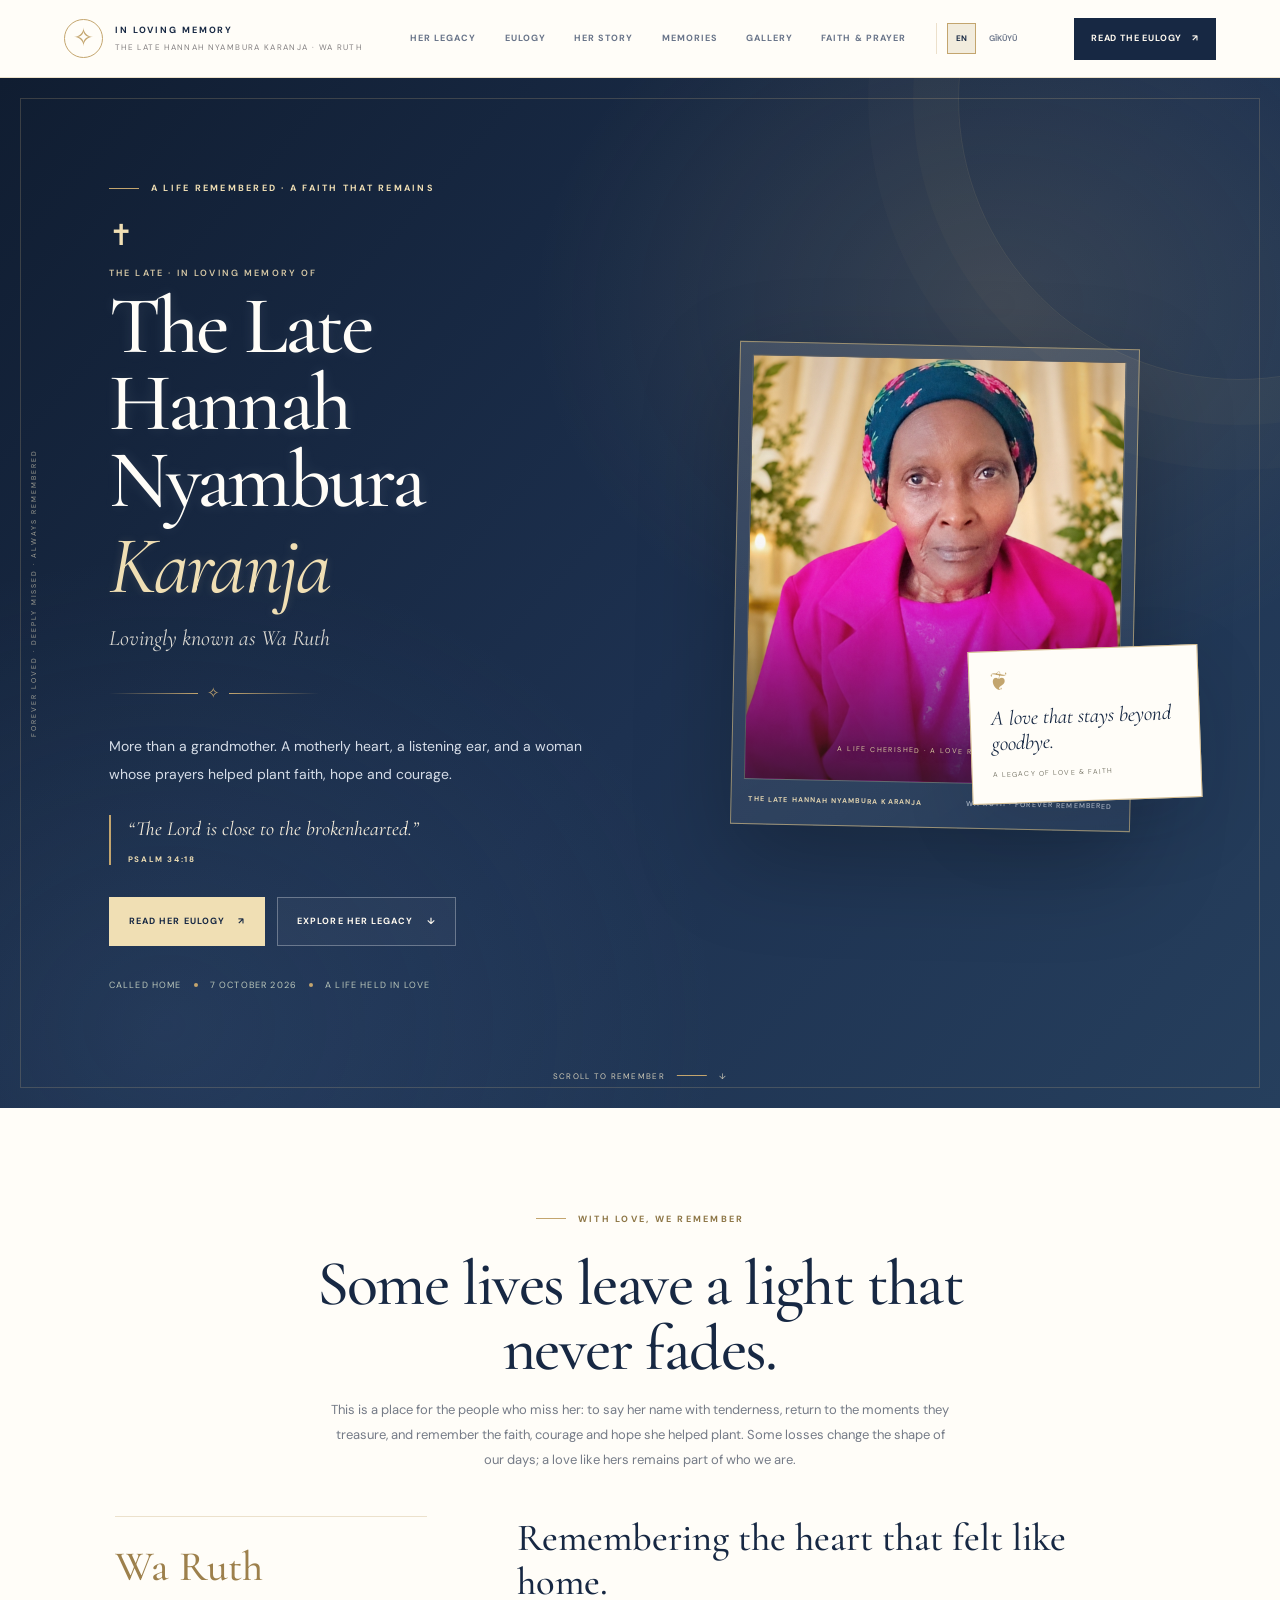
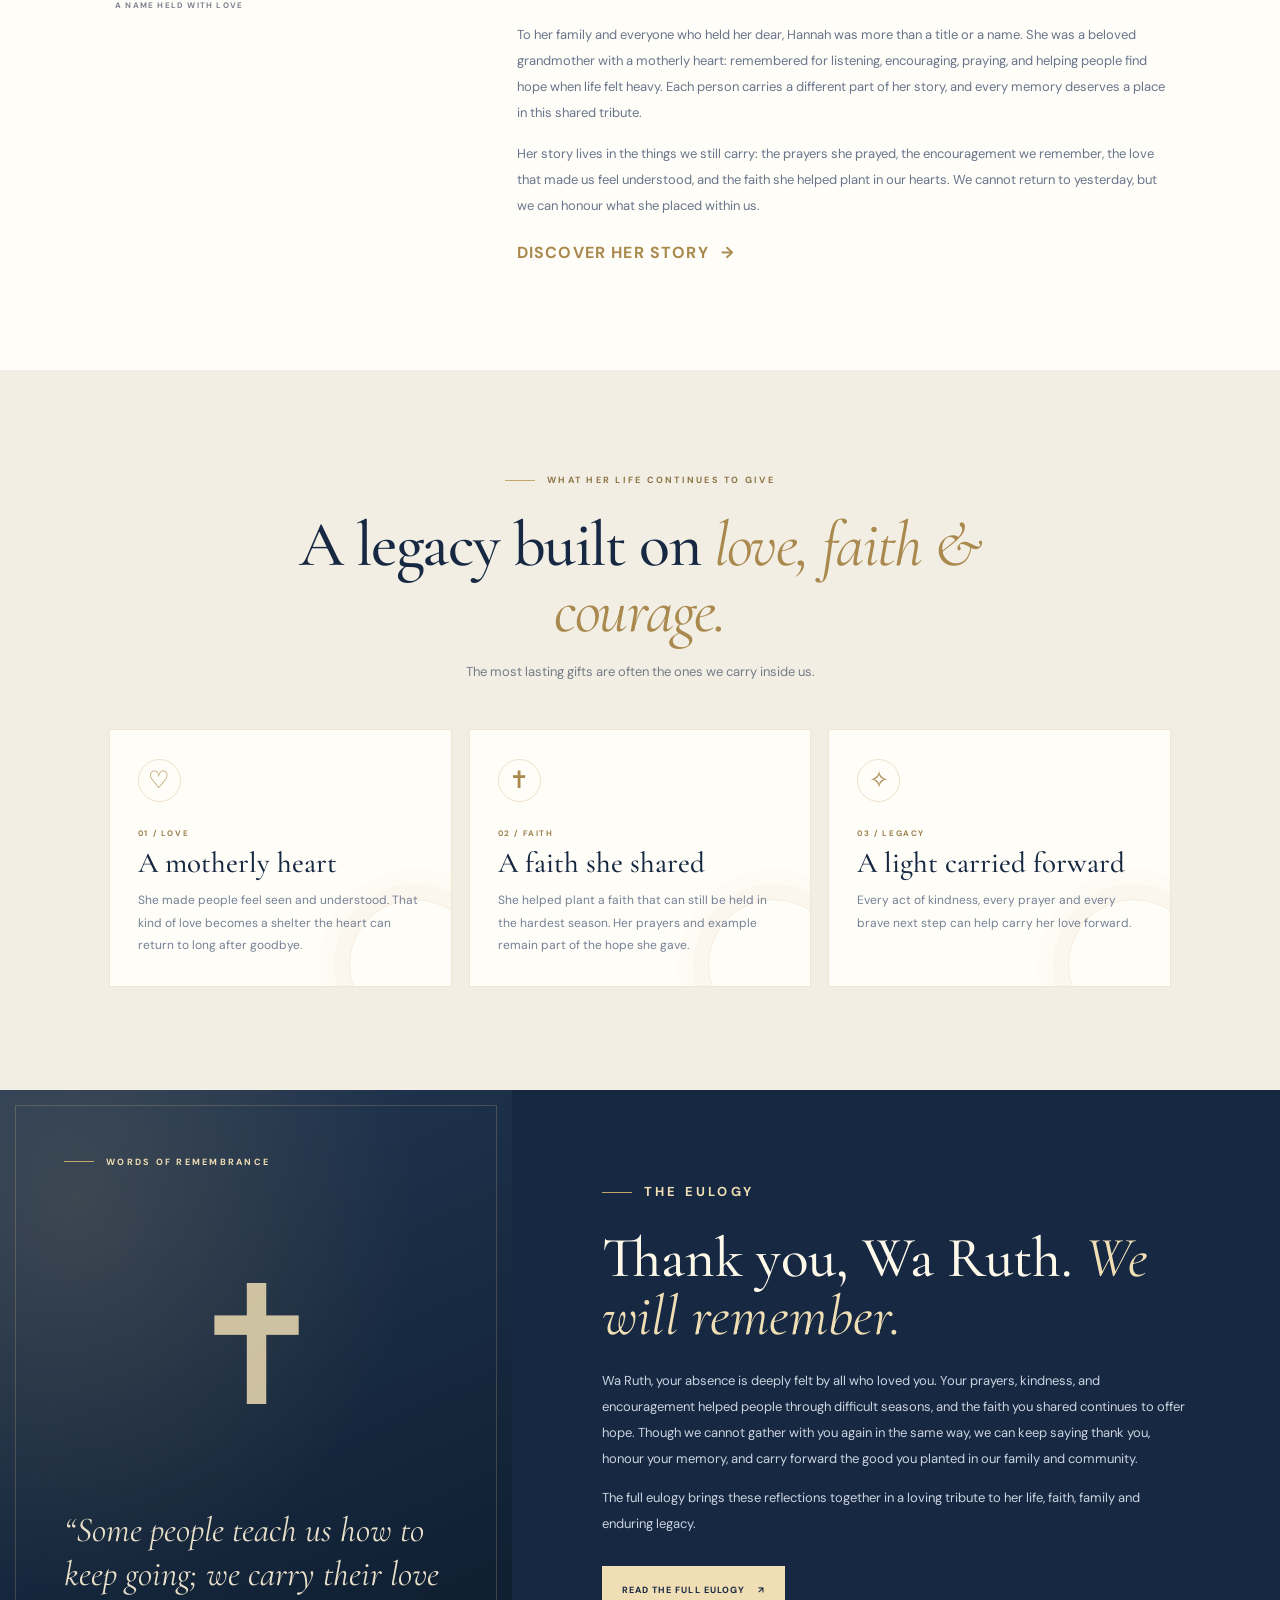
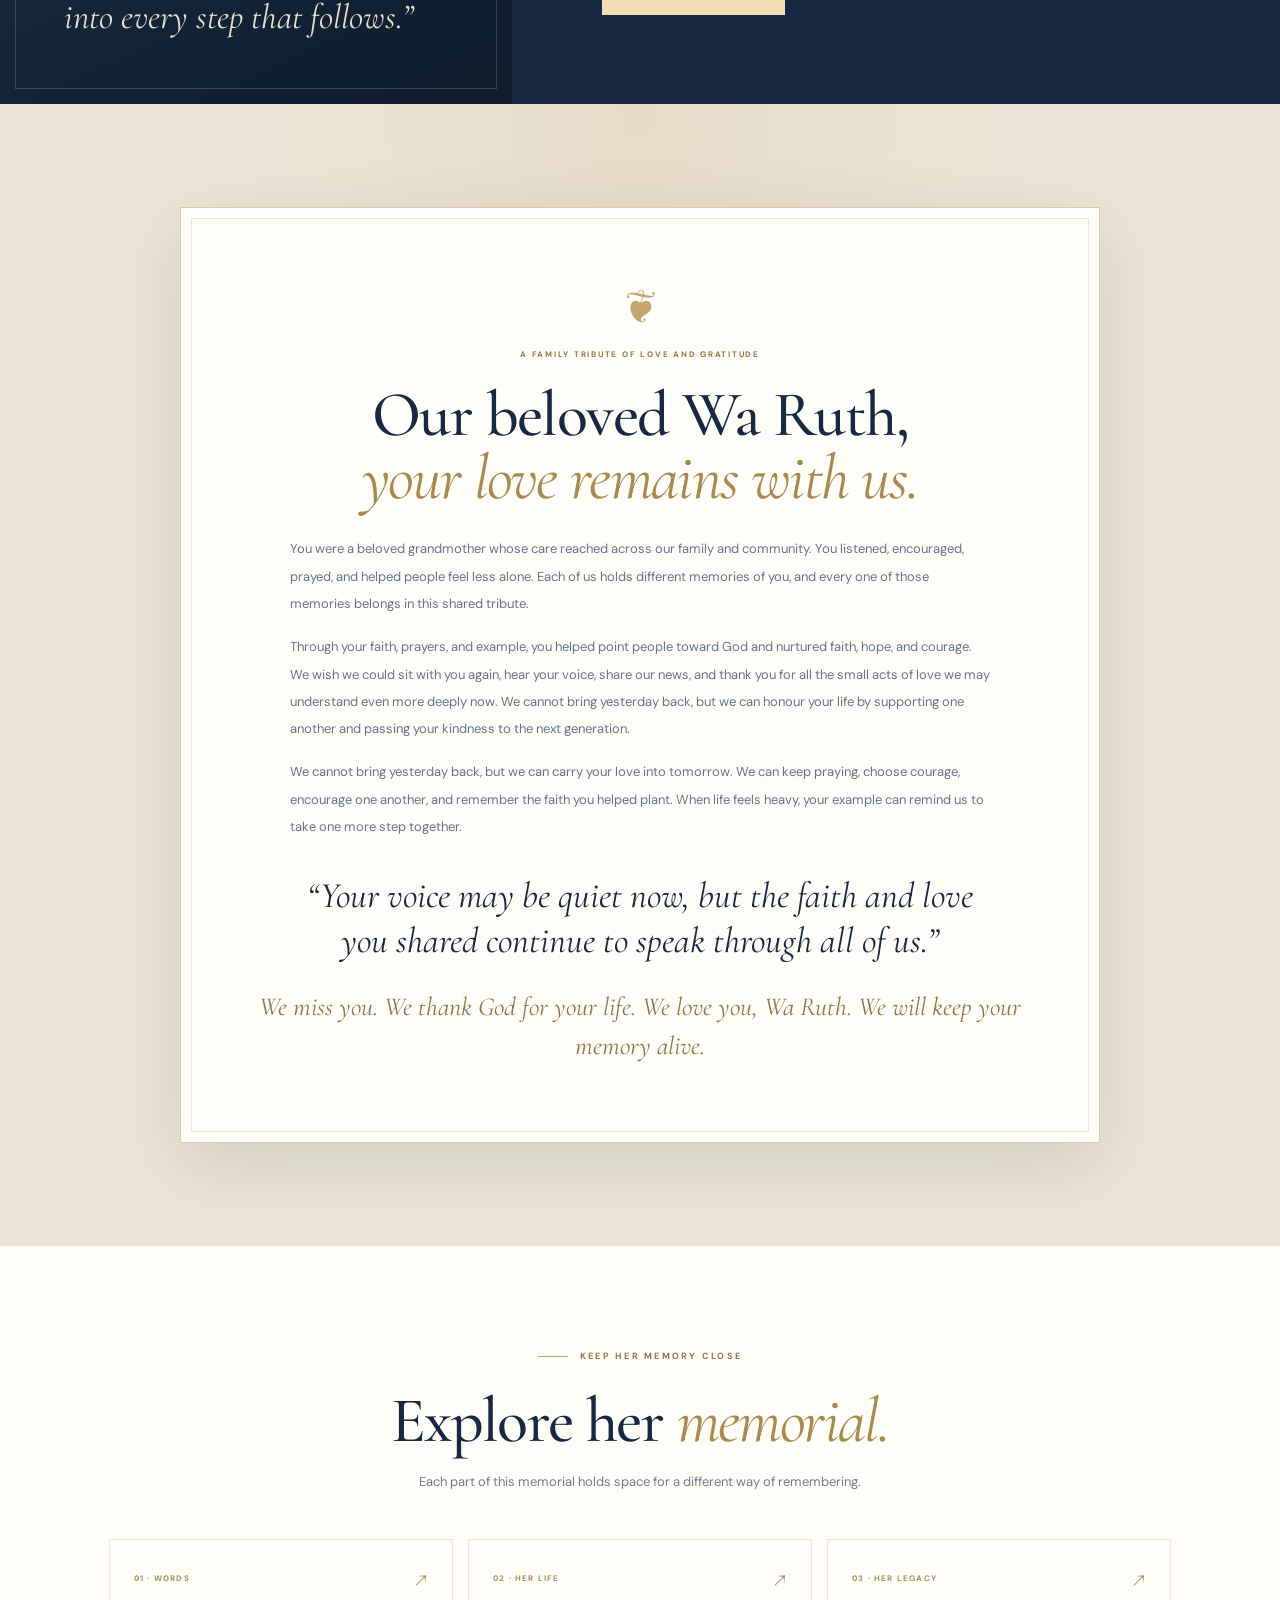
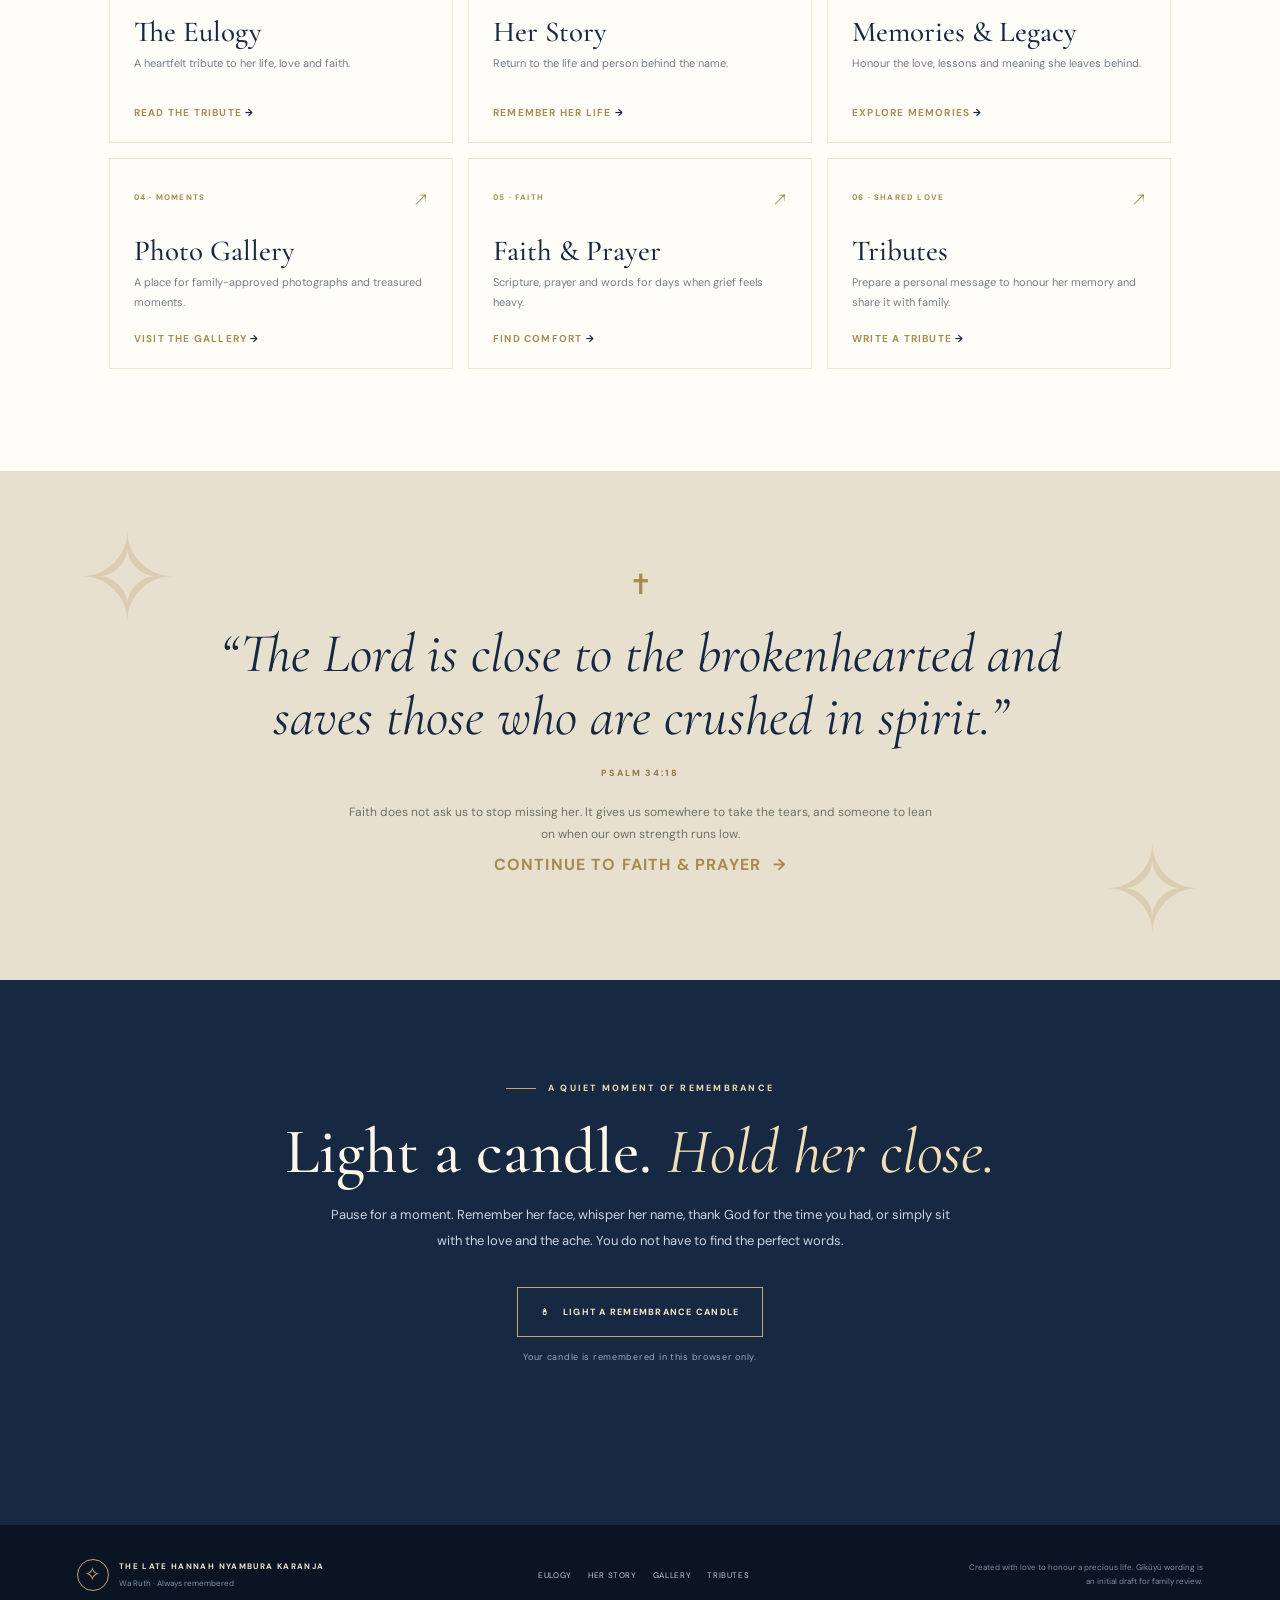
==== commit 3abcbdcd: "Add a gentle pearl and champagne glow animation to memorial homepage title" ====
--- a/public/index.html
+++ b/public/index.html
@@ -171,14 +171,17 @@
 @media(max-width:880px){.site-header{min-height:72px;flex-wrap:wrap}.menu-toggle{display:block;margin-left:auto}.header-cta{display:none}.main-nav{display:none;order:4;width:100%;padding:9px 0 20px;grid-template-columns:repeat(3,minmax(0,1fr));gap:5px 12px}.main-nav.is-open{display:grid}.main-nav a{padding:10px 0;font-size:9px;border-bottom:1px solid rgba(194,161,100,.18)}.language-picker{margin-left:0;padding-left:0;border-left:0;justify-content:flex-start}.language-picker button{padding:7px}.hero{grid-template-columns:minmax(0,1fr) minmax(260px,.8fr);min-height:0;padding-block:65px 80px}.hero h1{font-size:clamp(46px,7.4vw,72px)}.portrait-stage{min-height:420px}.portrait-inner{min-height:350px}.portrait-card{width:330px}.floating-note{right:-5%;bottom:3%;max-width:190px}.side-vertical{display:none}.intro-grid{grid-template-columns:.45fr 1.55fr;gap:35px}.page-cards{grid-template-columns:repeat(2,minmax(0,1fr))}}
 @media(max-width:640px){.site-header{padding-inline:18px}.brand-symbol{width:34px;height:34px}.brand-copy strong{font-size:8px}.brand-copy span{font-size:7px}.main-nav.is-open{grid-template-columns:repeat(2,minmax(0,1fr))}.hero{display:flex;flex-direction:column;align-items:stretch;padding:56px 24px 73px;gap:25px}.hero:before{inset:10px}.hero-copy{order:0}.hero h1{font-size:clamp(48px,13vw,70px)}.hero-alias{font-size:20px}.hero-description{font-size:13px}.hero-actions{display:grid;grid-template-columns:1fr}.hero-actions .btn{width:100%}.hero-detail{flex-wrap:wrap;font-size:8px}.portrait-stage{order:1;min-height:350px;margin:0 8px}.portrait-orbit{inset:4% 1%}.portrait-card{width:min(84%,310px)}.portrait-inner{min-height:330px}.portrait-monogram{width:120px;height:120px;font-size:72px}.floating-note{right:-7px;bottom:0;max-width:165px;padding:12px 14px}.floating-note p{font-size:18px}.scroll-cue{bottom:18px;white-space:nowrap}.section{padding:62px 23px}.section-heading{margin-bottom:31px}.section-heading h2{font-size:43px}.intro-grid{grid-template-columns:1fr;gap:26px}.intro-marker{display:flex;align-items:center;gap:16px;padding-top:10px}.intro-marker strong{margin-top:0;font-size:34px}.intro-marker small{margin:0}.values-grid{grid-template-columns:1fr;gap:12px}.value-card{min-height:0;padding:25px}.value-card .card-number{margin-top:19px}.eulogy-feature{grid-template-columns:1fr}.feature-aside{min-height:310px;padding:35px}.feature-cross{position:absolute;right:40px;top:70px;font-size:100px;opacity:.4}.feature-aside blockquote{max-width:300px;font-size:27px}.feature-copy{padding:45px 27px 52px}.page-cards{grid-template-columns:1fr}.page-card{min-height:170px;padding:22px}.page-card h3{margin-top:15px}.scripture-section:before{left:-35px}.scripture-section:after{right:-35px}.scripture-quote{font-size:35px}.site-footer{align-items:flex-start;flex-direction:column;padding:28px 22px}.footer-note{text-align:left;max-width:100%}.footer-links{gap:12px}}
 
-/* Honour her name with a gentle arrival; let the dove pass quietly through the memorial sky. */
+/* A quiet, dignified arrival with a soft pearl-blue glow and a gentle champagne pulse. */
 .hero-title-honour {
   transform-origin: left center;
-  animation: waRuthTitleRise 1.8s cubic-bezier(.16, 1, .3, 1) .12s both;
+  text-shadow: 0 0 14px rgba(224, 233, 247, .12);
+  animation: waRuthTitleRise 1.8s cubic-bezier(.16, 1, .3, 1) .12s both,
+             waRuthPearlGlow 5.8s ease-in-out 2s infinite;
 }
 .hero-title-honour em {
-  text-shadow: 0 0 10px rgba(234, 216, 168, .12);
-  animation: waRuthGoldGlow 2.8s ease-out 1s both;
+  color: #f0dfb4;
+  text-shadow: 0 0 10px rgba(240, 223, 180, .15);
+  animation: waRuthGoldGlow 5.8s ease-in-out 2s infinite;
 }
 /* The real dove video is supplied by the family and sits quietly at the hero's top-right. */
 .dove-video-wrap {
@@ -196,10 +199,25 @@
   68% { opacity: 1; transform: translateY(-1px) scale(1.012); }
   100% { opacity: 1; transform: translateY(0) scale(1); }
 }
+@keyframes waRuthPearlGlow {
+  0%, 100% {
+    text-shadow: 0 0 10px rgba(224, 233, 247, .08),
+                 0 0 22px rgba(154, 185, 225, .04);
+  }
+  50% {
+    text-shadow: 0 0 17px rgba(224, 233, 247, .32),
+                 0 0 36px rgba(154, 185, 225, .16);
+  }
+}
 @keyframes waRuthGoldGlow {
-  0% { text-shadow: 0 0 0 rgba(234, 216, 168, 0); }
-  42% { text-shadow: 0 0 28px rgba(234, 216, 168, .38); }
-  100% { text-shadow: 0 0 10px rgba(234, 216, 168, .12); }
+  0%, 100% {
+    text-shadow: 0 0 8px rgba(240, 223, 180, .12),
+                 0 0 18px rgba(195, 165, 110, .04);
+  }
+  50% {
+    text-shadow: 0 0 17px rgba(240, 223, 180, .38),
+                 0 0 31px rgba(195, 165, 110, .15);
+  }
 }
 @media(max-width:880px) {
   .hero { padding-top: 102px; }
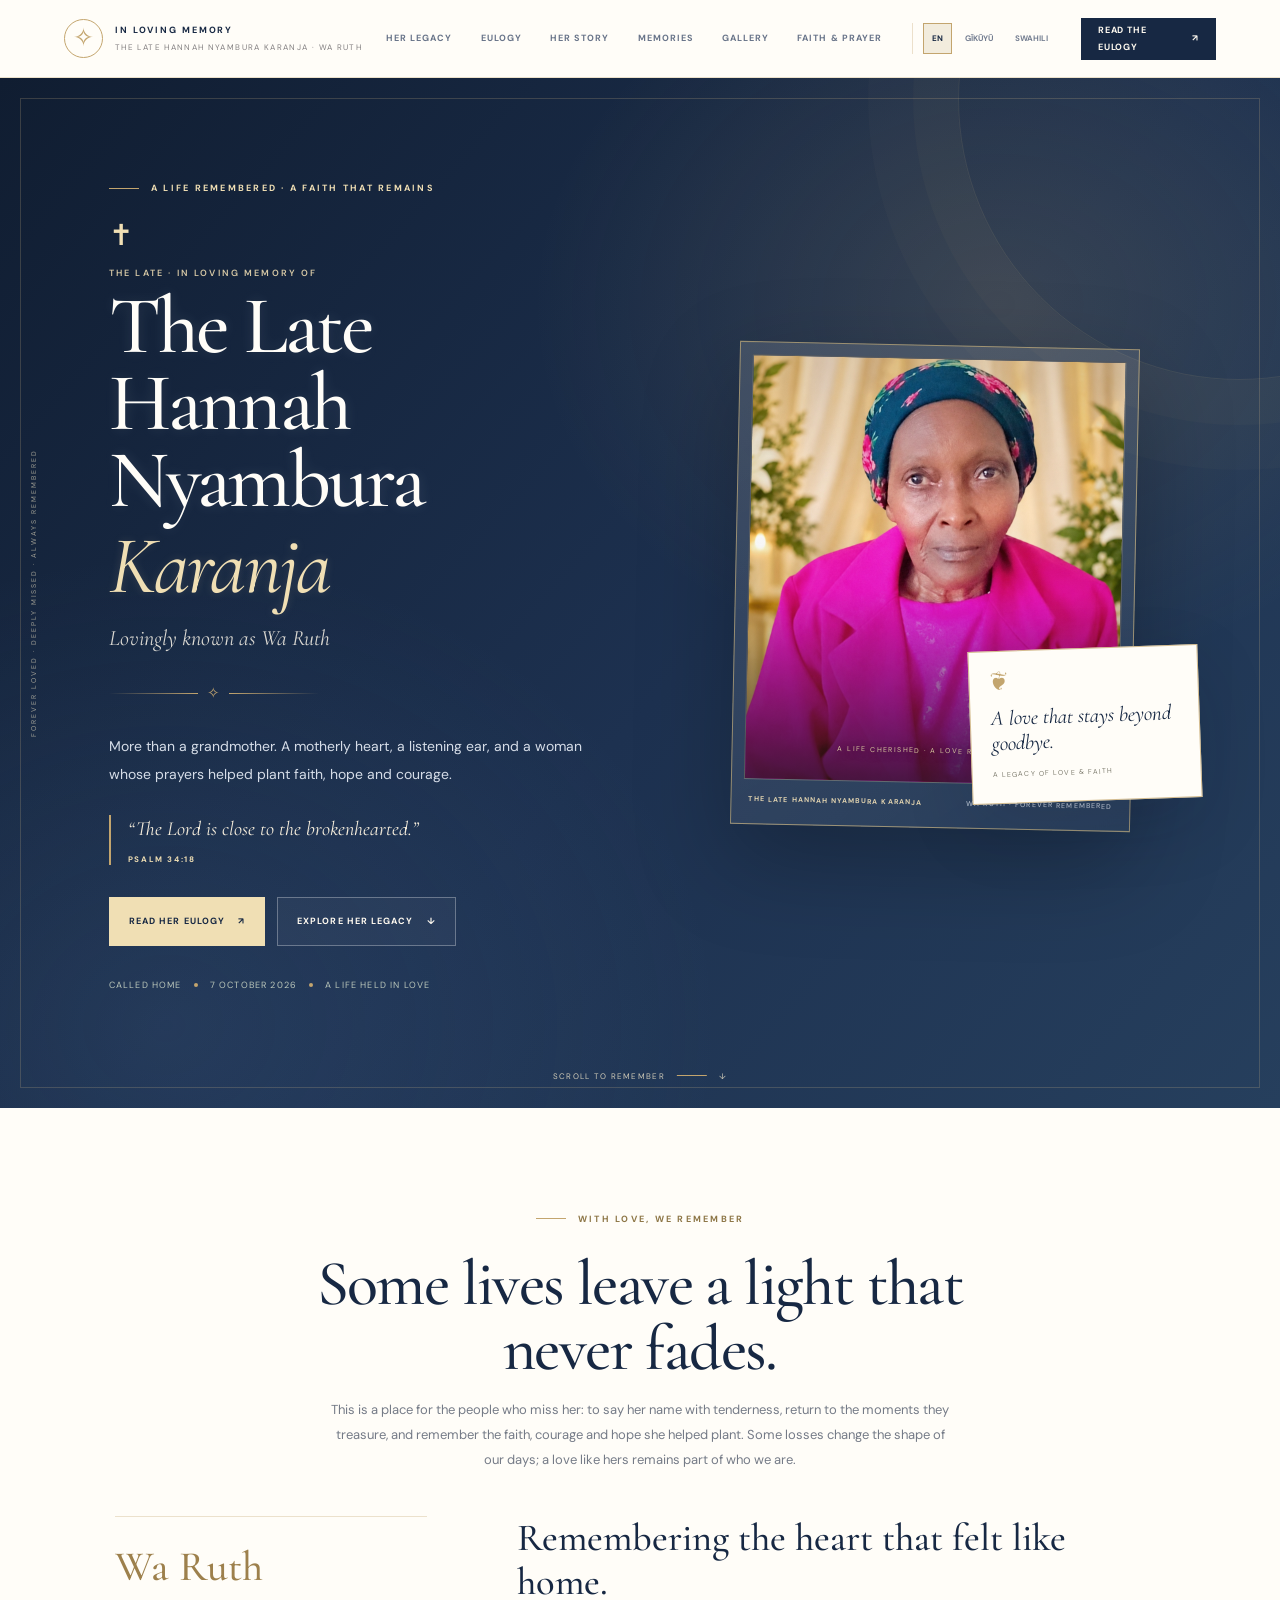
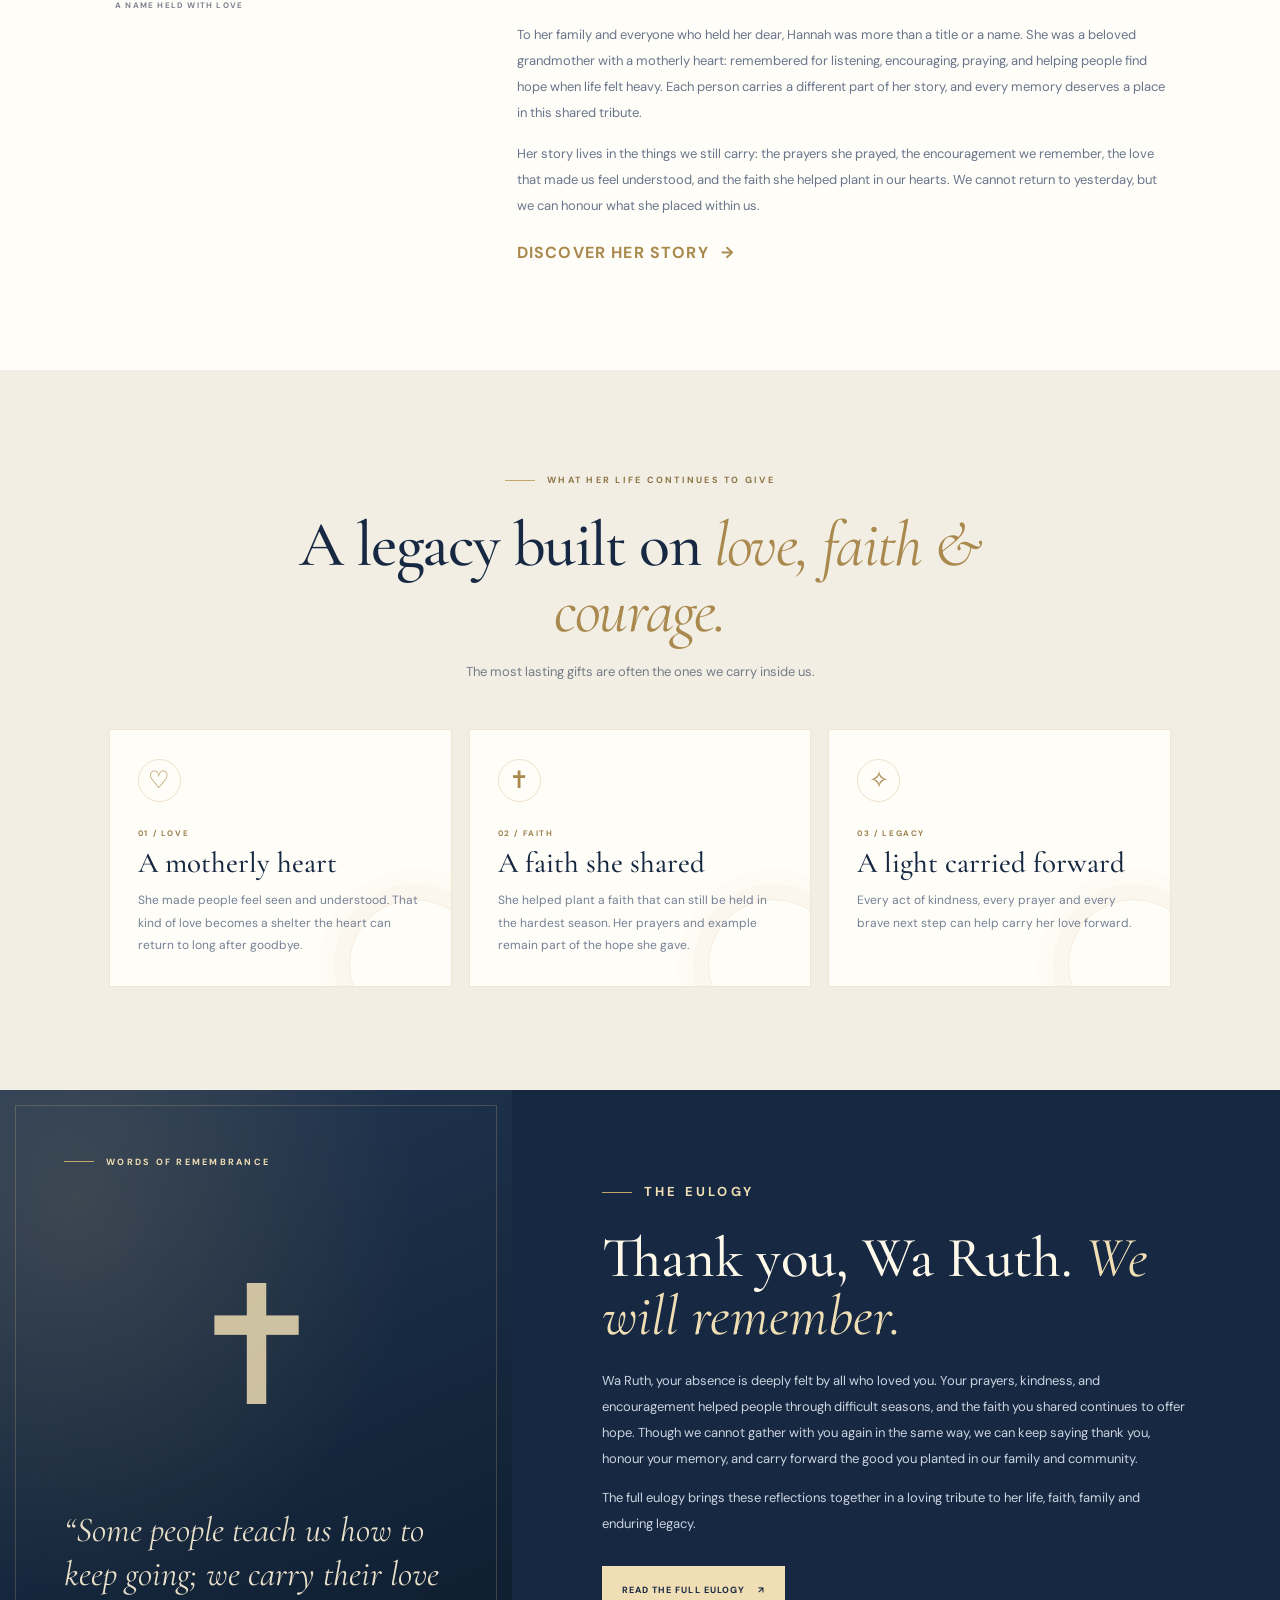
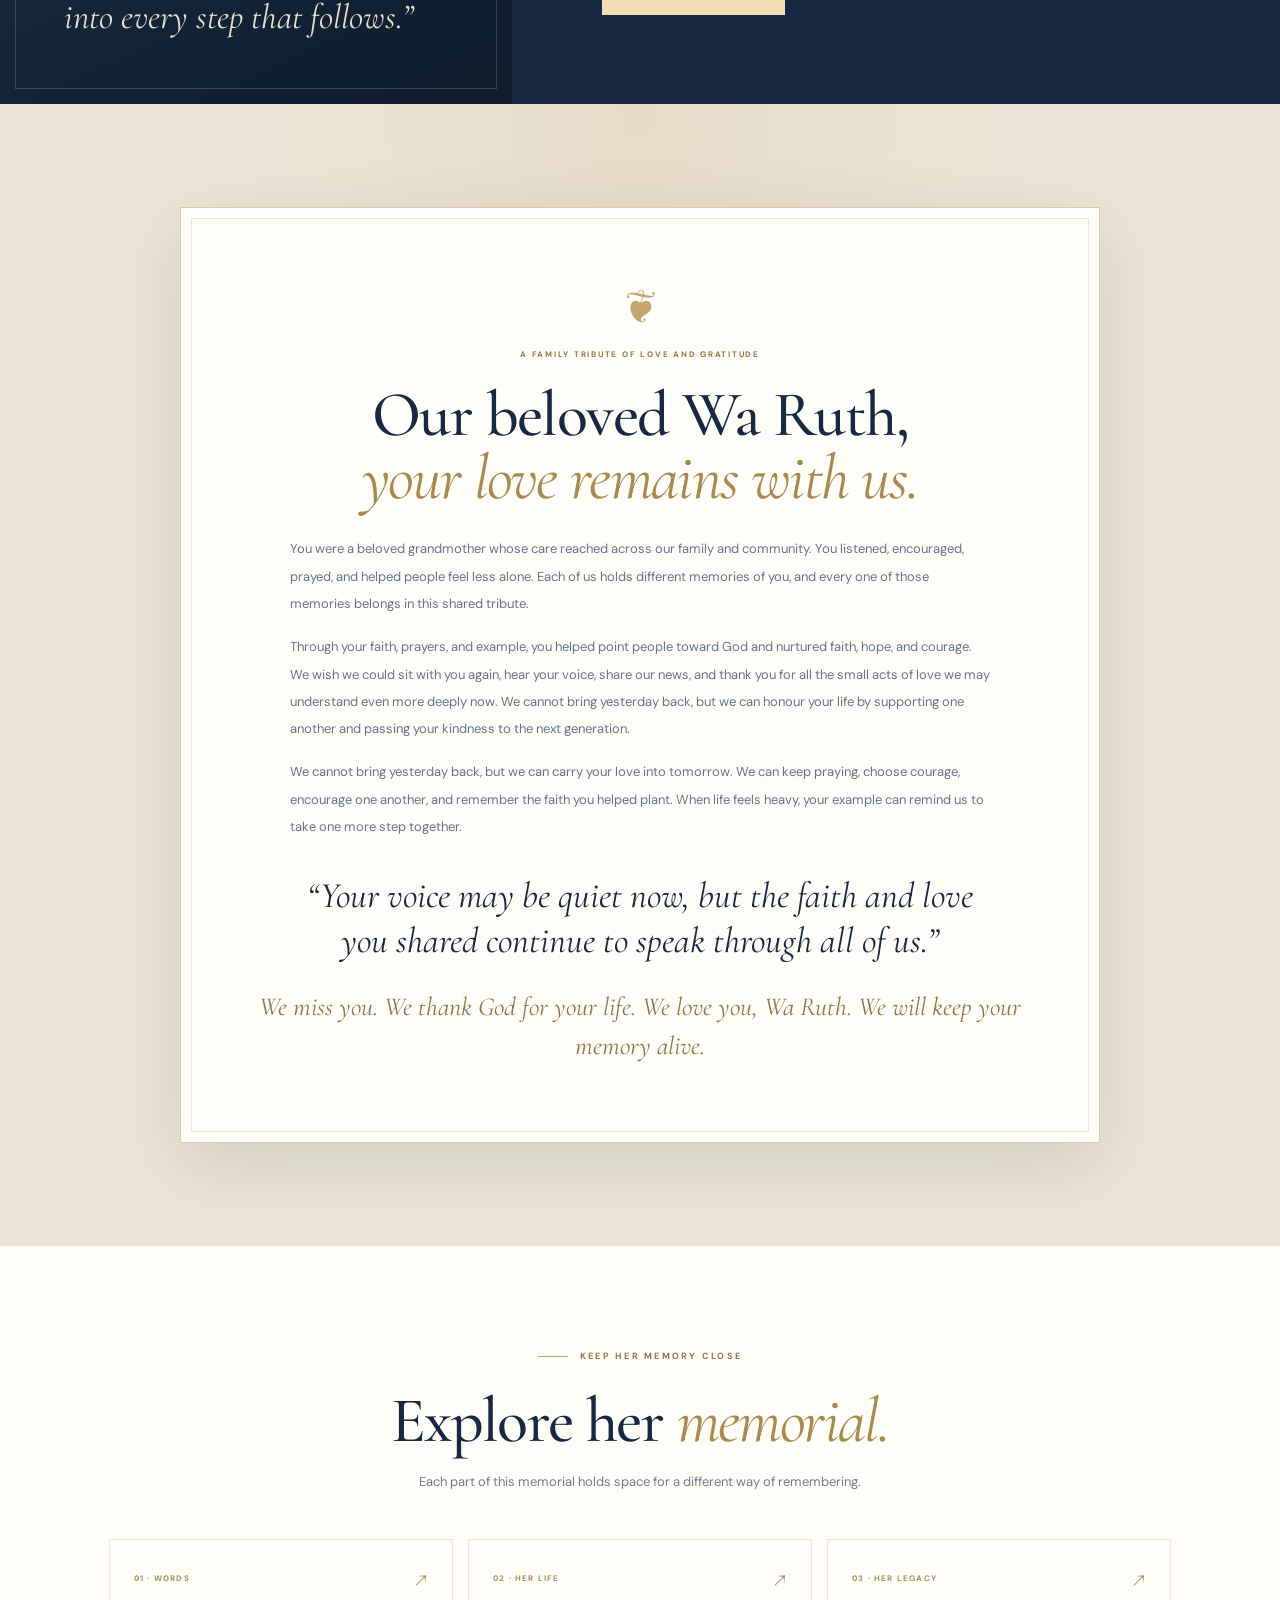
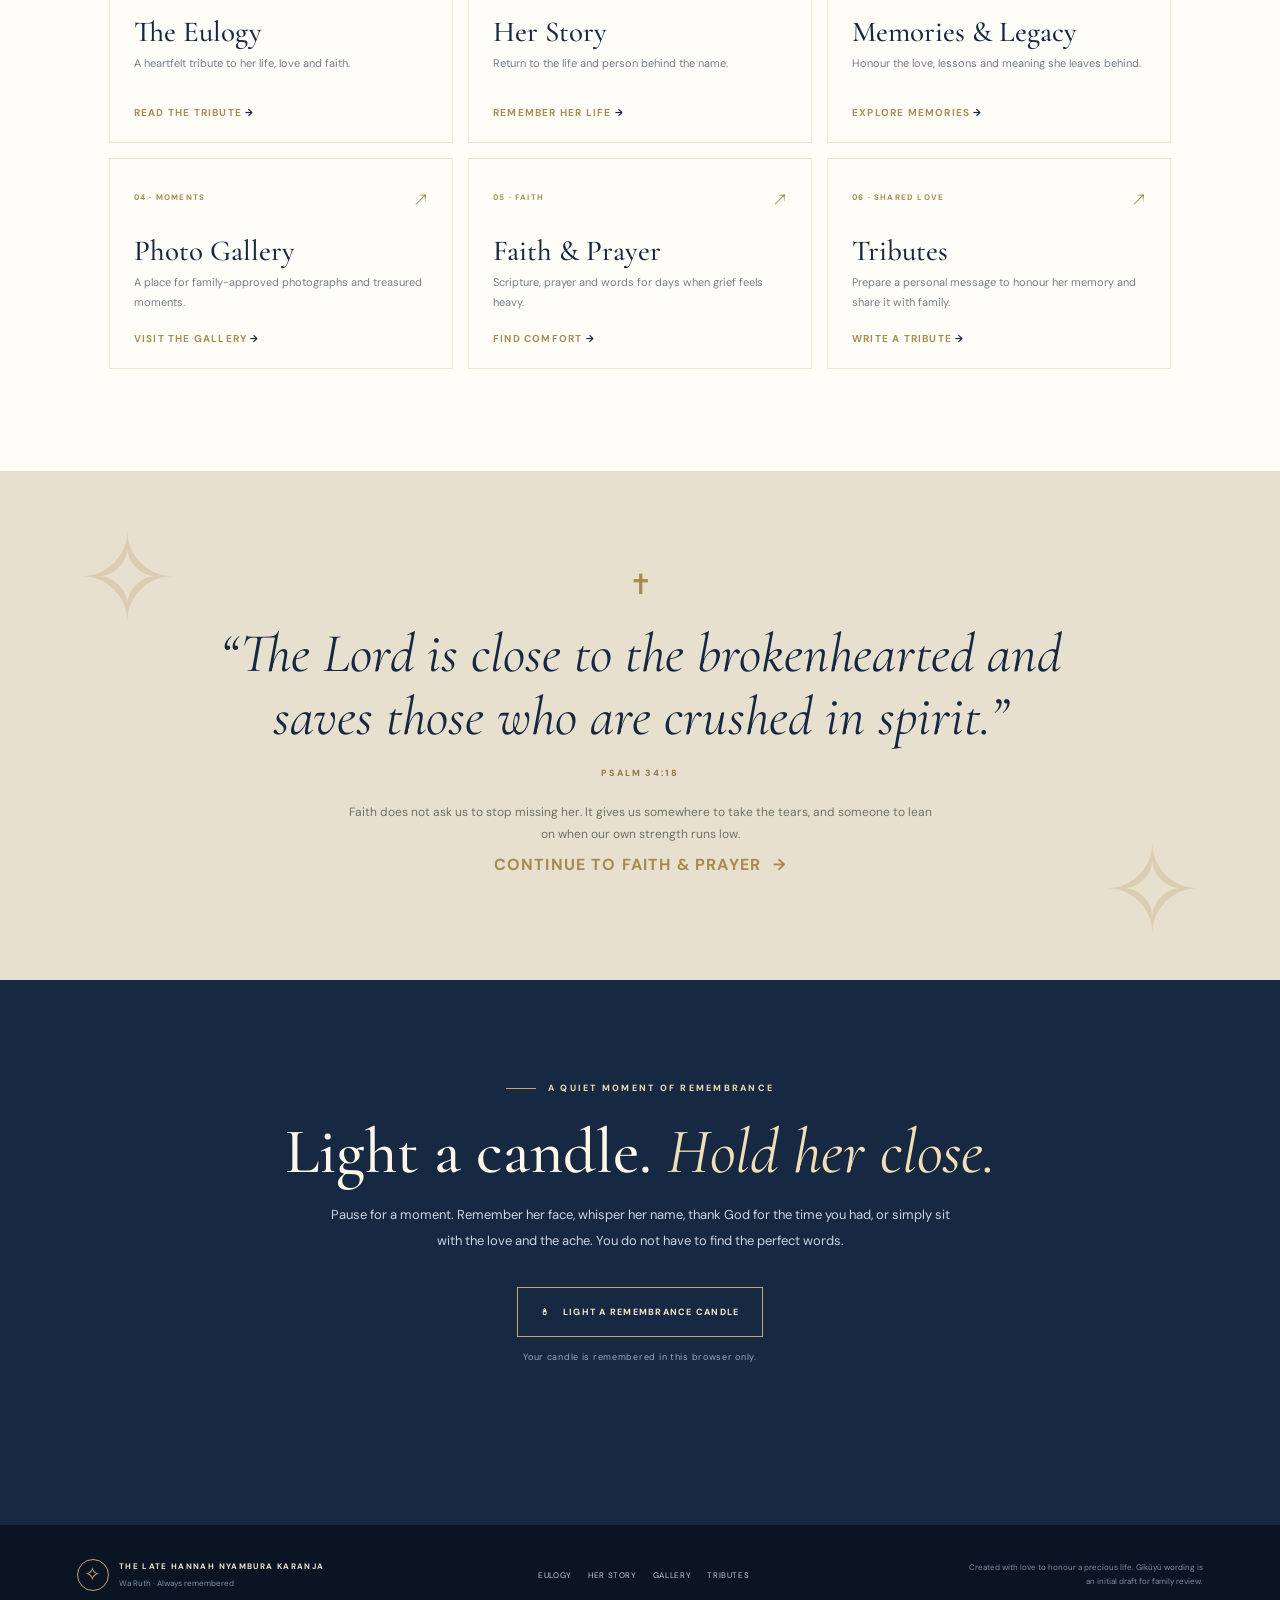
==== commit 9fb07c33: "Add Swahili language option and translations to memorial homepage" ====
--- a/public/index.html
+++ b/public/index.html
@@ -285,7 +285,7 @@
 <a href="memories.html" data-en="Memories" data-ki="Mĩrĩgo">Memories</a>
 <a href="gallery.html" data-en="Gallery" data-ki="Mbica">Gallery</a>
 <a href="prayers.html" data-en="Faith &amp; prayer" data-ki="Wĩtĩkio na mahoya">Faith &amp; prayer</a>
-<div class="language-picker" aria-label="Choose language"><button type="button" data-lang="en" aria-pressed="true">EN</button><button type="button" data-lang="ki" aria-pressed="false">GĨKŨYŨ</button></div>
+<div class="language-picker" aria-label="Choose language"><button type="button" data-lang="en" aria-pressed="true">EN</button><button type="button" data-lang="ki" aria-pressed="false">GĨKŨYŨ</button><button type="button" data-lang="sw" aria-pressed="false">SWAHILI</button></div>
 </nav>
 <a class="header-cta" href="eulogy.html"><span data-en="Read the eulogy" data-ki="Ũrĩke eulogy">Read the eulogy</span><span aria-hidden="true">↗</span></a>
 </header>
@@ -302,7 +302,7 @@
 <p class="eyebrow" data-en="A life remembered · a faith that remains" data-ki="Ũtũũro ũrĩkĩrĩtwo · wĩtĩkio ũtũũraga">A life remembered · a faith that remains</p>
 <span class="hero-cross" aria-hidden="true">✝</span>
 <p class="hero-overline" data-en="THE LATE · IN LOVING MEMORY OF" data-ki="THE LATE · TŨKŨRIRIKANA NA WENDO">THE LATE · IN LOVING MEMORY OF</p>
-<h1 class="hero-title-honour">The Late Hannah Nyambura <em>Karanja</em></h1>
+<h1 class="hero-title-honour" data-en="The Late Hannah Nyambura &lt;em&gt;Karanja&lt;/em&gt;" data-ki="The Late Hannah Nyambura &lt;em&gt;Karanja&lt;/em&gt;">The Late Hannah Nyambura <em>Karanja</em></h1>
 <p class="hero-alias" data-en="Lovingly known as Wa Ruth" data-ki="Aitwo na wendo Wa Ruth">Lovingly known as Wa Ruth</p>
 <div class="hero-divider" aria-hidden="true"><i></i>✧<i></i></div>
 <p class="hero-description" data-en="More than a grandmother. A motherly heart, a listening ear, and a woman whose prayers helped plant faith, hope and courage." data-ki="Mũnene mũno kũruga nyanya tu. Ngoro ya nyina, gũthikĩrĩria, na mahoya marĩa maatũma wĩtĩkio, mwĩhoko na hinya bikue." >More than a grandmother. A motherly heart, a listening ear, and a woman whose prayers helped plant faith, hope and courage.</p>
@@ -452,7 +452,95 @@
  showCount();
  candleButton.addEventListener('click',()=>{count++;try{localStorage.setItem(candleKey,String(count))}catch(_){}showCount();confirmation.textContent='A moment of love and remembrance for Wa Ruth. May God comfort everyone who misses her.';candleButton.innerHTML='<span aria-hidden="true">🕯</span><span>Another candle lit · Thank you</span>';});
  const languageButtons=[...document.querySelectorAll('[data-lang]')],languageText=[...document.querySelectorAll('[data-en][data-ki]')];
- function setLanguage(lang){document.documentElement.lang=lang==='ki'?'ki':'en';languageText.forEach(el=>{const v=el.dataset[lang];if(v!==undefined)el.innerHTML=v});languageButtons.forEach(b=>b.setAttribute('aria-pressed',String(b.dataset.lang===lang)));try{localStorage.setItem('hannah-memorial-language',lang)}catch(_){}}
+ const swTranslations={
+  "Her legacy": "Urithi wake",
+  "Eulogy": "Hotuba ya kumbukumbu",
+  "Her story": "Hadithi yake",
+  "Memories": "Kumbukumbu",
+  "Gallery": "Picha",
+  "Faith & prayer": "Imani na sala",
+  "Read the eulogy": "Soma hotuba ya kumbukumbu",
+  "A life remembered · a faith that remains": "Maisha yanayokumbukwa · imani inayoendelea",
+  "THE LATE · IN LOVING MEMORY OF": "MAREHEMU · KWA KUMBUKUMBU YA UPENDO",
+  "Lovingly known as Wa Ruth": "Anayejulikana kwa upendo kama Wa Ruth",
+  "More than a grandmother. A motherly heart, a listening ear, and a woman whose prayers helped plant faith, hope and courage.": "Zaidi ya nyanya. Alikuwa na moyo wa kimama, sikio la kusikiliza, na alikuwa mwanamke ambaye sala zake zilisaidia kukuza imani, tumaini na ujasiri.",
+  "Read her eulogy": "Soma hotuba yake ya kumbukumbu",
+  "Explore her legacy": "Chunguza urithi wake",
+  "Called home": "Ameitwa nyumbani",
+  "A life held in love": "Maisha yaliyokumbatiwa kwa upendo",
+  "A life cherished · a love remembered": "Maisha yaliyothaminiwa · upendo unaokumbukwa",
+  "A love that stays beyond goodbye.": "Upendo unaobaki hata baada ya kuagana.",
+  "A LEGACY OF LOVE & FAITH": "URITHI WA UPENDO NA IMANI",
+  "Scroll to remember": "Sogeza ili kukumbuka",
+  "With love, we remember": "Tunamkumbuka kwa upendo",
+  "Some lives leave a light that never fades.": "Baadhi ya maisha huacha mwanga usiozimika.",
+  "This is a place for the people who miss her: to say her name with tenderness, return to the moments they treasure, and remember the faith, courage and hope she helped plant. Some losses change the shape of our days; a love like hers remains part of who we are.": "Hapa ni mahali kwa wote wanaomkosa: kutaja jina lake kwa upendo, kukumbuka nyakati wanazothamini, na kuhifadhi imani, ujasiri na tumaini alilosaidia kukuza. Baadhi ya misiba hubadilisha maisha yetu; upendo kama wake hubaki kuwa sehemu yetu.",
+  "A name held with love": "Jina linalokumbukwa kwa upendo",
+  "Remembering the heart that felt like home.": "Kukumbuka moyo uliotufanya tujisikie nyumbani.",
+  "To her family and everyone who held her dear, Hannah was more than a title or a name. She was a beloved grandmother with a motherly heart: remembered for listening, encouraging, praying, and helping people find hope when life felt heavy. Each person carries a different part of her story, and every memory deserves a place in this shared tribute.": "Kwa familia yake na wote waliompenda, Hannah alikuwa zaidi ya cheo au jina. Alikuwa nyanya mpendwa mwenye moyo wa kimama: anakumbukwa kwa kusikiliza, kutia moyo, kusali na kuwasaidia watu kupata tumaini maisha yalipokuwa magumu. Kila mtu ana kumbukumbu yake, na kila kumbukumbu inastahili nafasi katika heshima hii ya pamoja.",
+  "To her family and the people who knew her, Hannah was more than a grandmother. She was a beloved elder with a motherly heart, remembered for listening, encouraging, praying, and helping others feel less alone. Every relative and friend carries a different part of her story; together, those memories honour the many ways her life touched others.": "Kwa familia yake na wote waliomfahamu, Hannah alikuwa zaidi ya nyanya. Alikuwa mzee mpendwa mwenye moyo wa kimama, anayekumbukwa kwa kusikiliza, kutia moyo, kusali na kuwafanya wengine wasijisikie wapweke. Kila ndugu na rafiki ana sehemu yake ya hadithi yake; kwa pamoja, kumbukumbu hizo zinaheshimu jinsi maisha yake yalivyowagusa wengi.",
+  "Her story lives in the things we still carry: the prayers she prayed, the encouragement we remember, the love that made us feel understood, and the faith she helped plant in our hearts. We cannot return to yesterday, but we can honour what she placed within us.": "Hadithi yake inaishi katika yale tunayobeba mioyoni: sala zake, maneno yake ya kututia moyo, upendo uliotufanya tuhisi tunaeleweka, na imani aliyosaidia kupanda ndani yetu. Hatuwezi kurudisha jana, lakini tunaweza kuheshimu alichotuachia.",
+  "Discover her story": "Fahamu hadithi yake",
+  "What her life continues to give": "Zawadi tunazoendelea kupata kutokana na maisha yake",
+  "A legacy built on <em>love, faith &amp; courage.</em>": "Urithi uliojengwa juu ya <em>upendo, imani na ujasiri.</em>",
+  "A legacy built on <em>love, faith & courage.</em>": "Urithi uliojengwa juu ya <em>upendo, imani na ujasiri.</em>",
+  "The most lasting gifts are often the ones we carry inside us.": "Zawadi zinazodumu zaidi mara nyingi ni zile tunazobeba mioyoni.",
+  "A motherly heart": "Moyo wa kimama",
+  "She made people feel seen and understood. That kind of love becomes a shelter the heart can return to long after goodbye.": "Aliwafanya watu wajisikie kuonekana na kueleweka. Upendo wa aina hiyo huwa kimbilio ambalo moyo unaweza kurejea hata baada ya kuagana.",
+  "A faith she shared": "Imani aliyoshiriki",
+  "She helped plant a faith that can still be held in the hardest season. Her prayers and example remain part of the hope she gave.": "Alisaidia kupanda imani inayoweza kutushikilia hata katika nyakati ngumu zaidi. Sala na mfano wake vinaendelea kuwa sehemu ya tumaini alilotupa.",
+  "A light carried forward": "Mwanga unaoendelezwa",
+  "Every act of kindness, every prayer and every brave next step can help carry her love forward.": "Kila tendo la wema, kila sala na kila hatua ya ujasiri vinaweza kuendeleza upendo wake.",
+  "Words of remembrance": "Maneno ya kumbukumbu",
+  "“Some people teach us how to keep going; we carry their love into every step that follows.”": "“Baadhi ya watu hutufundisha kuendelea; tunabeba upendo wao katika kila hatua inayofuata.”",
+  "The eulogy": "Hotuba ya kumbukumbu",
+  "Thank you, Wa Ruth. <em>We will remember.</em>": "Asante, Wa Ruth. <em>Tutakukumbuka.</em>",
+  "Wa Ruth, your absence is deeply felt by all who loved you. Your prayers, kindness, and encouragement helped people through difficult seasons, and the faith you shared continues to offer hope. Though we cannot gather with you again in the same way, we can keep saying thank you, honour your memory, and carry forward the good you planted in our family and community.": "Wa Ruth, wote waliokupenda wanahisi sana kutokuwepo kwako. Sala zako, wema na maneno ya kututia moyo viliwasaidia watu kupitia nyakati ngumu, na imani uliyoshiriki bado inatoa tumaini. Ingawa hatuwezi kukutana nawe tena kama zamani, tunaweza kuendelea kusema asante, kuheshimu kumbukumbu yako na kuendeleza mema uliyopanda katika familia na jamii yetu.",
+  "The full eulogy brings these reflections together in a loving tribute to her life, faith, family and enduring legacy.": "Hotuba kamili inakusanya tafakari hizi katika heshima yenye upendo kwa maisha yake, imani, familia na urithi wake unaodumu.",
+  "Read the full eulogy": "Soma hotuba kamili",
+  "A FAMILY TRIBUTE OF LOVE AND GRATITUDE": "HESHIMA YA FAMILIA YENYE UPENDO NA SHUKRANI",
+  "Our beloved Wa Ruth,<br><em>your love remains with us.</em>": "Wa Ruth wetu mpendwa,<br><em>upendo wako unabaki nasi.</em>",
+  "You were a beloved grandmother whose care reached across our family and community. You listened, encouraged, prayed, and helped people feel less alone. Each of us holds different memories of you, and every one of those memories belongs in this shared tribute.": "Ulikuwa nyanya mpendwa ambaye upendo na kujali kwake viligusa familia na jamii yetu. Ulisikiliza, ulitia moyo, ulisali na kuwasaidia watu wasijisikie wapweke. Kila mmoja wetu ana kumbukumbu tofauti zako, na kila kumbukumbu ina nafasi katika heshima hii ya pamoja.",
+  "Through your faith, prayers, and example, you helped point people toward God and nurtured faith, hope, and courage. We wish we could sit with you again, hear your voice, share our news, and thank you for all the small acts of love we may understand even more deeply now. We cannot bring yesterday back, but we can honour your life by supporting one another and passing your kindness to the next generation.": "Kupitia imani, sala na mfano wako, uliwaelekeza watu kwa Mungu na kukuza imani, tumaini na ujasiri. Tunatamani tungekaa nawe tena, kusikia sauti yako, kusimulia habari zetu na kukushukuru kwa matendo madogo ya upendo ambayo sasa tunayathamini zaidi. Hatuwezi kurudisha jana, lakini tunaweza kuheshimu maisha yako kwa kusaidiana na kupeleka wema wako kwa kizazi kijacho.",
+  "Through your faith, prayers, and example, you helped point people toward God and nurtured faith, hope, and courage. We wish we could sit with you again, hear your voice, share our news, and thank you for the small acts of love we understand even more deeply now. We cannot bring yesterday back, but we can honour your life by supporting one another and passing your kindness to the next generation.": "Kupitia imani, sala na mfano wako, uliwaelekeza watu kwa Mungu na kukuza imani, tumaini na ujasiri. Tunatamani tungekaa nawe tena, kusikia sauti yako na kushiriki habari zetu. Tunathamini zaidi matendo madogo ya upendo uliyotufanyia. Hatuwezi kurudisha jana, lakini tunaweza kuheshimu maisha yako kwa kusaidiana na kupeleka wema wako kwa kizazi kijacho.",
+  "We cannot bring yesterday back, but we can carry your love into tomorrow. We can keep praying, choose courage, encourage one another, and remember the faith you helped plant. When life feels heavy, your example can remind us to take one more step together.": "Hatuwezi kurudisha jana, lakini tunaweza kubeba upendo wako hadi kesho. Tunaweza kuendelea kusali, kuchagua ujasiri, kutiana moyo na kukumbuka imani uliyosaidia kukuza. Maisha yanapokuwa mazito, mfano wako unaweza kutukumbusha kuchukua hatua nyingine pamoja.",
+  "“Your voice may be quiet now, but the faith and love you shared continue to speak through all of us.”": "“Ingawa sauti yako sasa imenyamaza, imani na upendo ulioshiriki vinaendelea kuzungumza kupitia sisi sote.”",
+  "We miss you. We thank God for your life. We love you, Wa Ruth. We will keep your memory alive.": "Tunakukosa. Tunamshukuru Mungu kwa maisha yako. Tunakupenda, Wa Ruth. Tutaendelea kuhifadhi kumbukumbu yako.",
+  "Keep her memory close": "Endelea kumkumbuka",
+  "Explore her <em>memorial.</em>": "Tembelea <em>ukumbusho wake.</em>",
+  "Each part of this memorial holds space for a different way of remembering.": "Kila sehemu ya ukumbusho huu hutoa nafasi ya kumkumbuka kwa namna tofauti.",
+  "The Eulogy": "Hotuba ya kumbukumbu",
+  "A heartfelt tribute to her life, love and faith.": "Ujumbe wa dhati kuhusu maisha, upendo na imani yake.",
+  "Read the tribute": "Soma ujumbe",
+  "Her Story": "Hadithi yake",
+  "Return to the life and person behind the name.": "Rudi kumfahamu mtu aliyekuwa nyuma ya jina hilo.",
+  "Remember her life": "Kumbuka maisha yake",
+  "Memories &amp; Legacy": "Kumbukumbu na urithi",
+  "Memories & Legacy": "Kumbukumbu na urithi",
+  "Honour the love, lessons and meaning she leaves behind.": "Heshimu upendo, mafunzo na maana aliyoacha.",
+  "Explore memories": "Tazama kumbukumbu",
+  "Photo Gallery": "Matunzio ya picha",
+  "A place for family-approved photographs and treasured moments.": "Mahali pa picha zilizoidhinishwa na familia na nyakati zenye thamani.",
+  "Visit the gallery": "Tembelea matunzio",
+  "Faith &amp; Prayer": "Imani na sala",
+  "Faith & Prayer": "Imani na sala",
+  "Scripture, prayer and words for days when grief feels heavy.": "Maandiko, sala na maneno ya faraja kwa siku ambazo huzuni ni nzito.",
+  "Find comfort": "Pata faraja",
+  "Tributes": "Ujumbe wa kumbukumbu",
+  "Prepare a personal message to honour her memory and share it with family.": "Andaa ujumbe binafsi wa kuheshimu kumbukumbu yake na kuushiriki na familia.",
+  "Write a tribute": "Andika ujumbe",
+  "“The Lord is close to the brokenhearted and saves those who are crushed in spirit.”": "“Bwana yu karibu na waliovunjika moyo, naye huwaokoa waliopondeka rohoni.”",
+  "Faith does not ask us to stop missing her. It gives us somewhere to take the tears, and someone to lean on when our own strength runs low.": "Imani haitulazimishi kuacha kumkosa. Hutupa mahali pa kupeleka machozi yetu na mtu wa kumtegemea nguvu zetu zinapopungua.",
+  "Continue to faith &amp; prayer": "Endelea kwenye imani na sala",
+  "Continue to faith & prayer": "Endelea kwenye imani na sala",
+  "A quiet moment of remembrance": "Muda wa utulivu wa kumbukumbu",
+  "Light a candle. <em>Hold her close.</em>": "Washa mshumaa. <em>Mweke karibu moyoni.</em>",
+  "Pause for a moment. Remember her face, whisper her name, thank God for the time you had, or simply sit with the love and the ache. You do not have to find the perfect words.": "Tulia kwa muda. Kumbuka uso wake, tamka jina lake kwa sauti ya chini, mshukuru Mungu kwa muda mliokuwa pamoja, au kaa tu na upendo pamoja na maumivu. Huhitaji kutafuta maneno makamilifu.",
+  "Light a remembrance candle": "Washa mshumaa wa kumbukumbu",
+  "Created with love to honour a precious life. Gĩkũyũ wording is an initial draft for family review.": "Imetengenezwa kwa upendo ili kuheshimu maisha yenye thamani.",
+  "The Late Hannah Nyambura <em>Karanja</em>": "Marehemu Hannah Nyambura <em>Karanja</em>"
+};
+ function setLanguage(lang){document.documentElement.lang=lang==='ki'?'ki':lang==='sw'?'sw':'en';languageText.forEach(el=>{const v=lang==='sw'?(swTranslations[el.dataset.en]||el.dataset.en):el.dataset[lang];if(v!==undefined)el.innerHTML=v});languageButtons.forEach(b=>b.setAttribute('aria-pressed',String(b.dataset.lang===lang)));try{localStorage.setItem('hannah-memorial-language',lang)}catch(_){}}
  languageButtons.forEach(b=>b.addEventListener('click',()=>setLanguage(b.dataset.lang)));
  let saved='en';try{saved=localStorage.getItem('hannah-memorial-language')||'en'}catch(_){}setLanguage(saved);
 })();
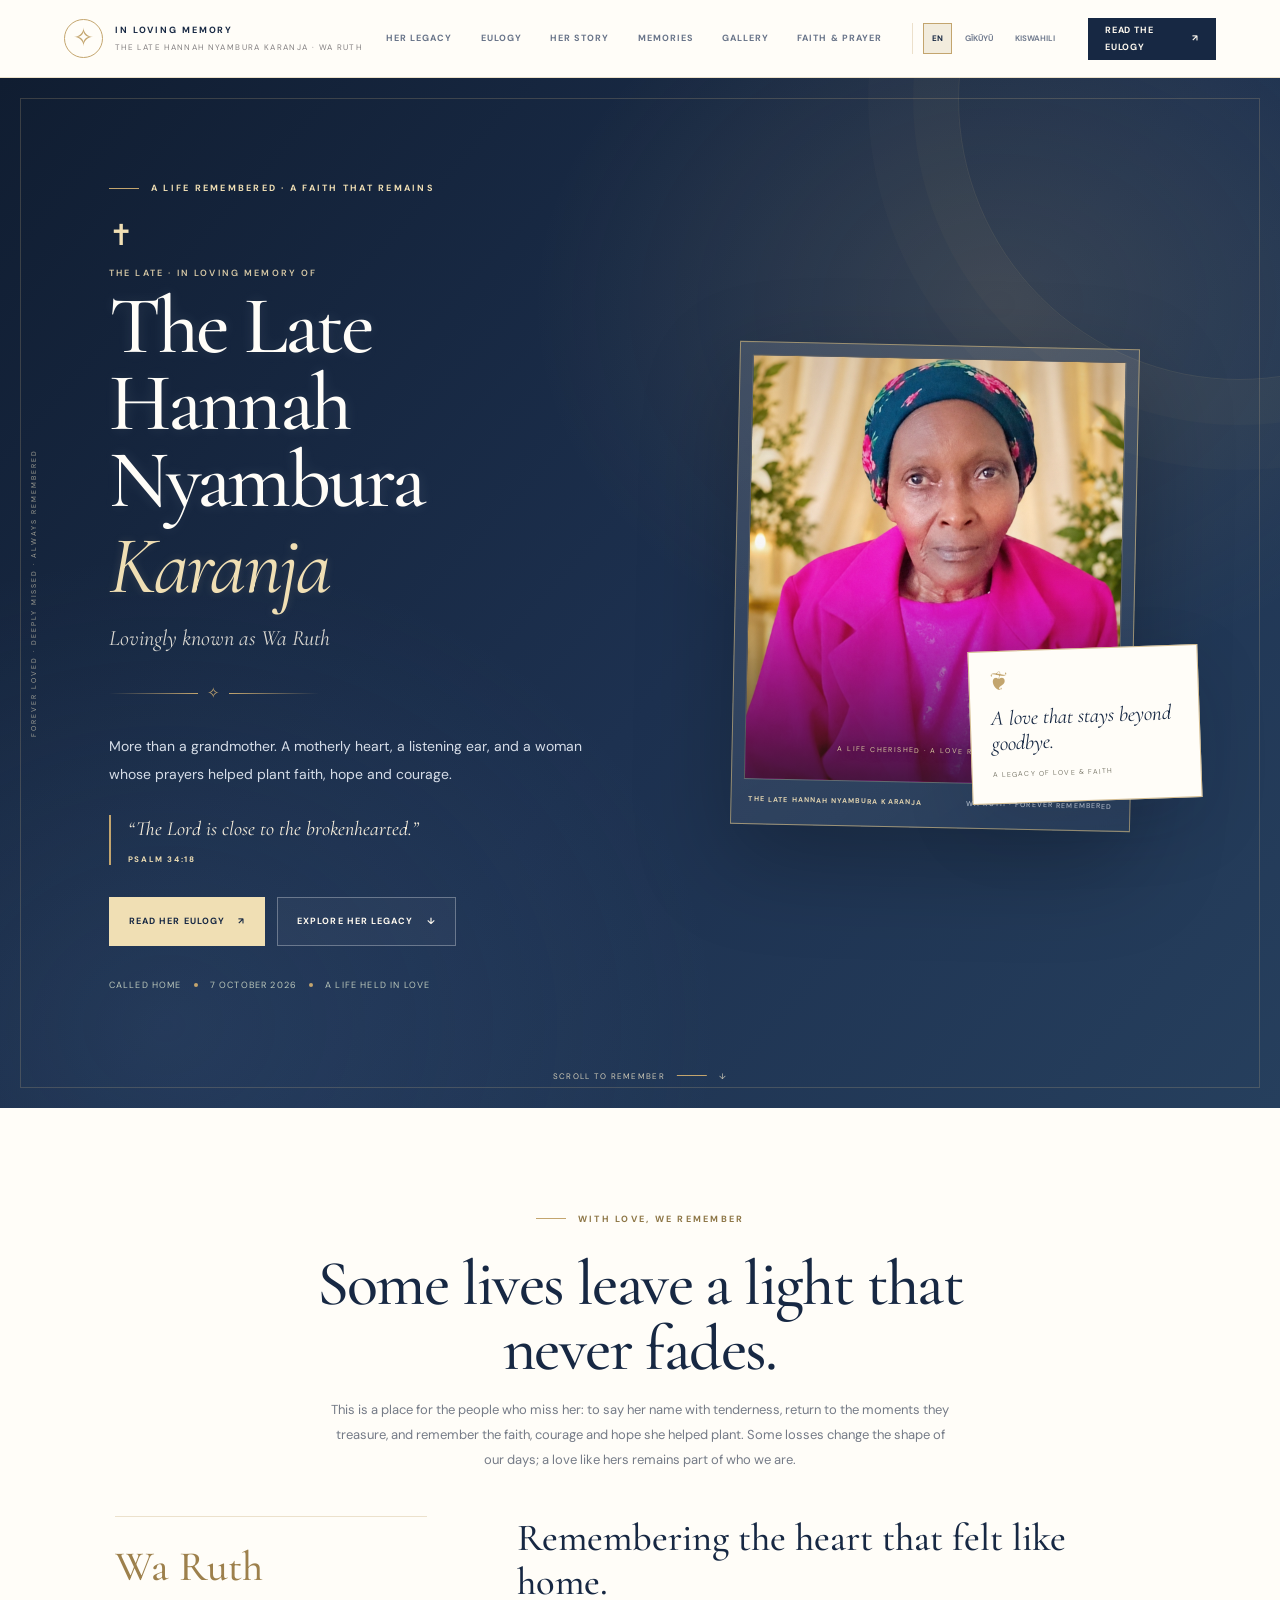
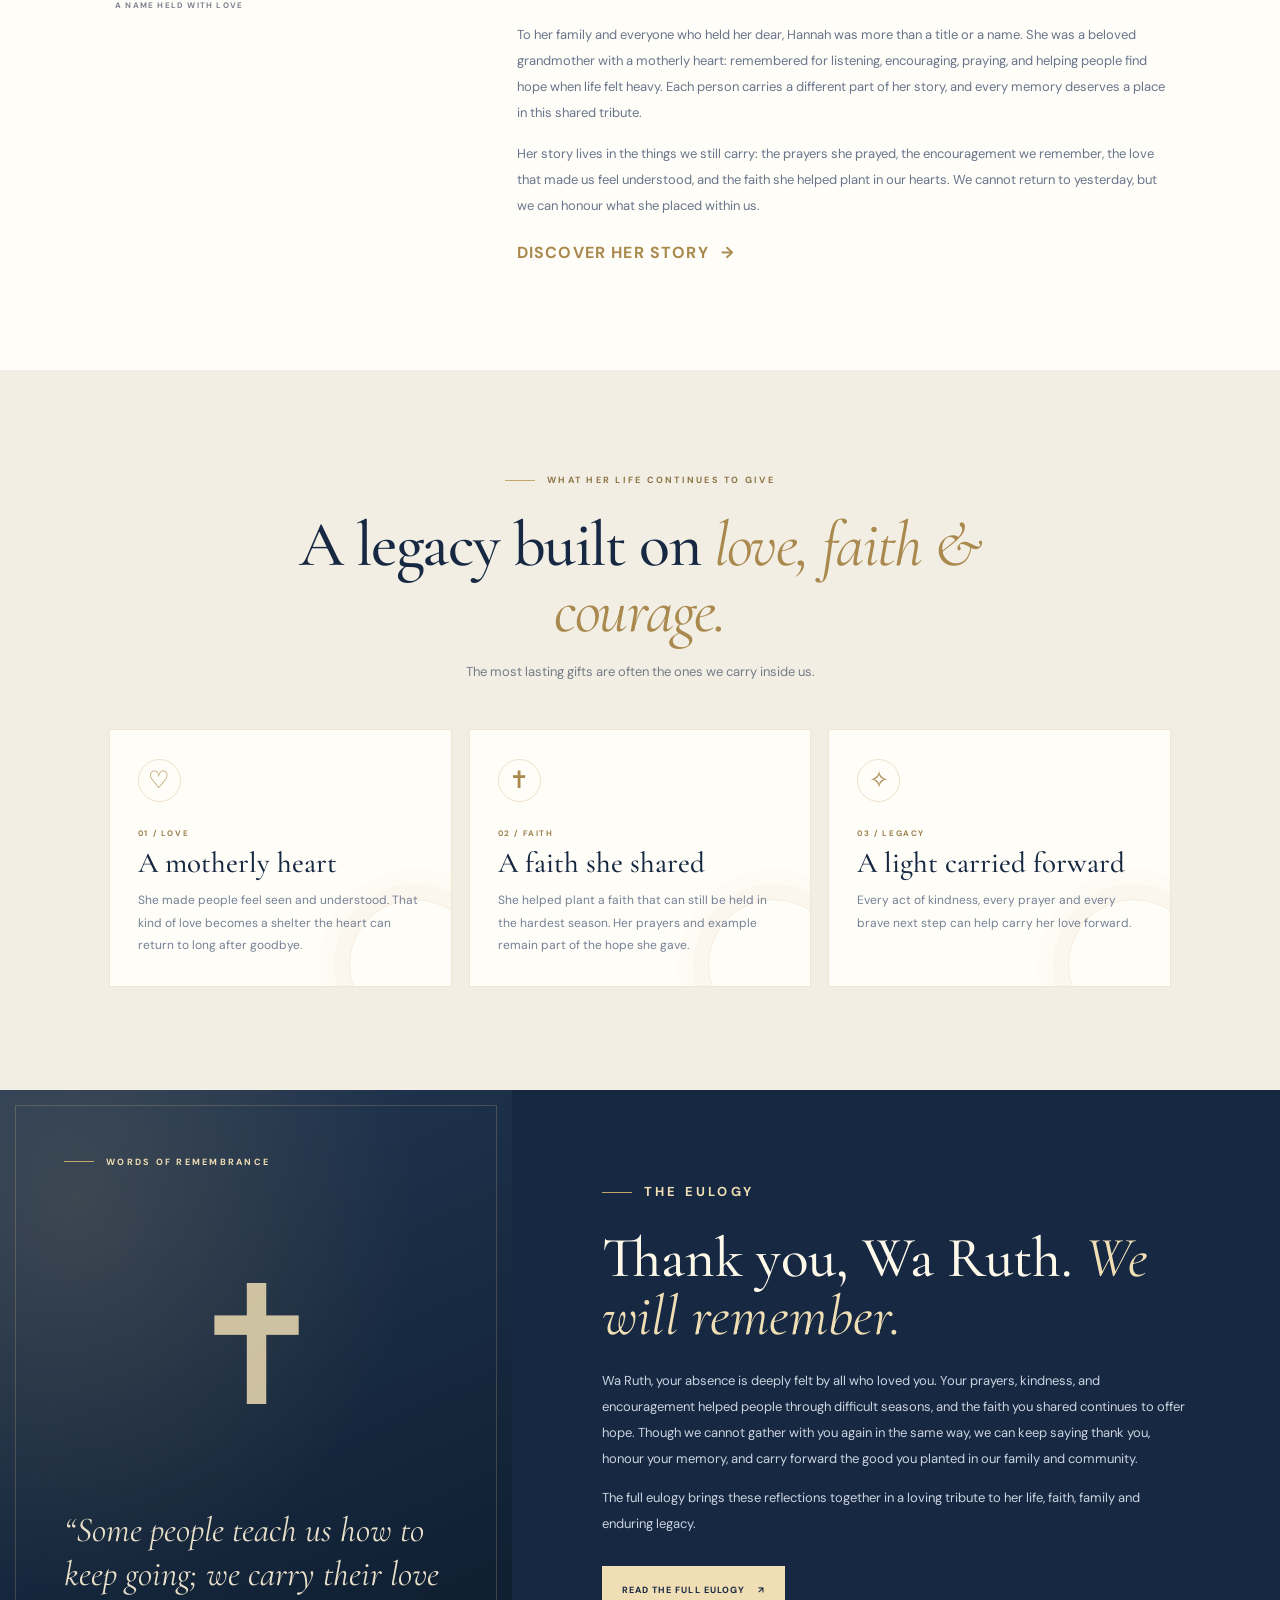
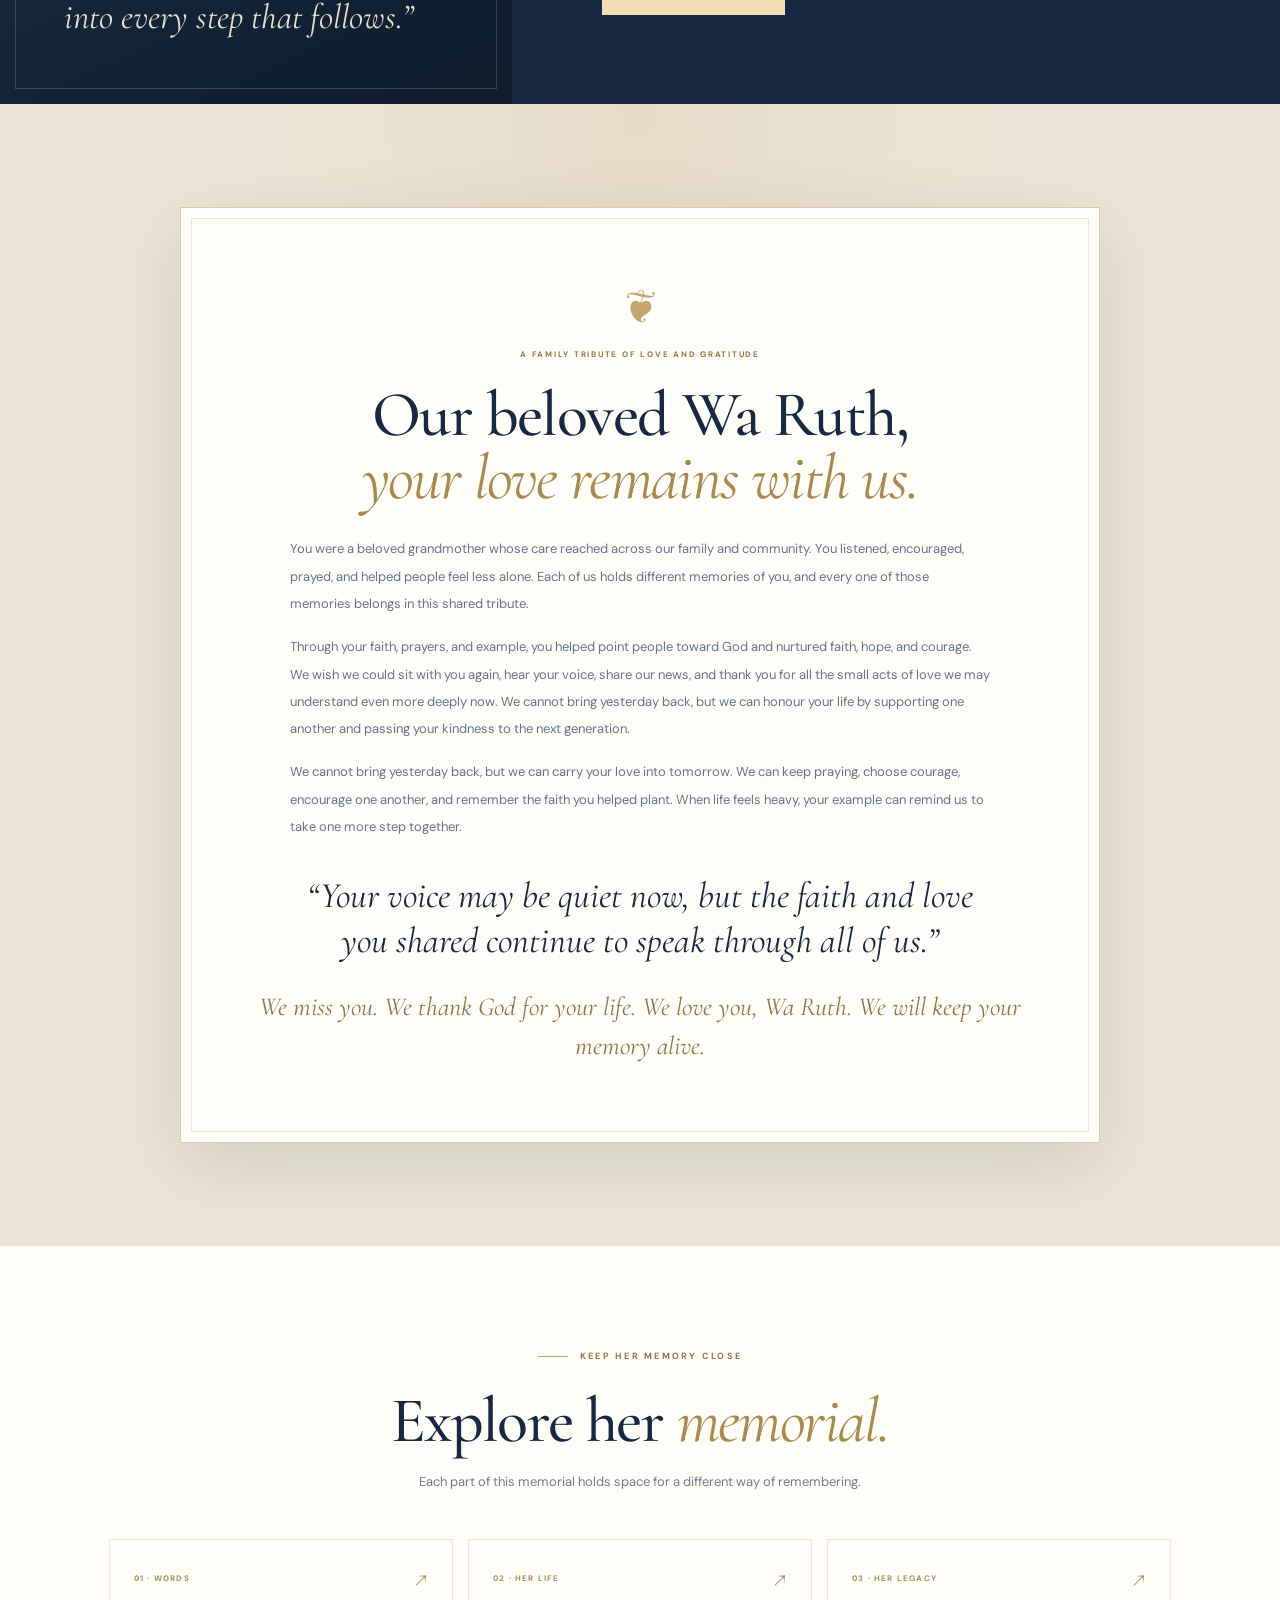
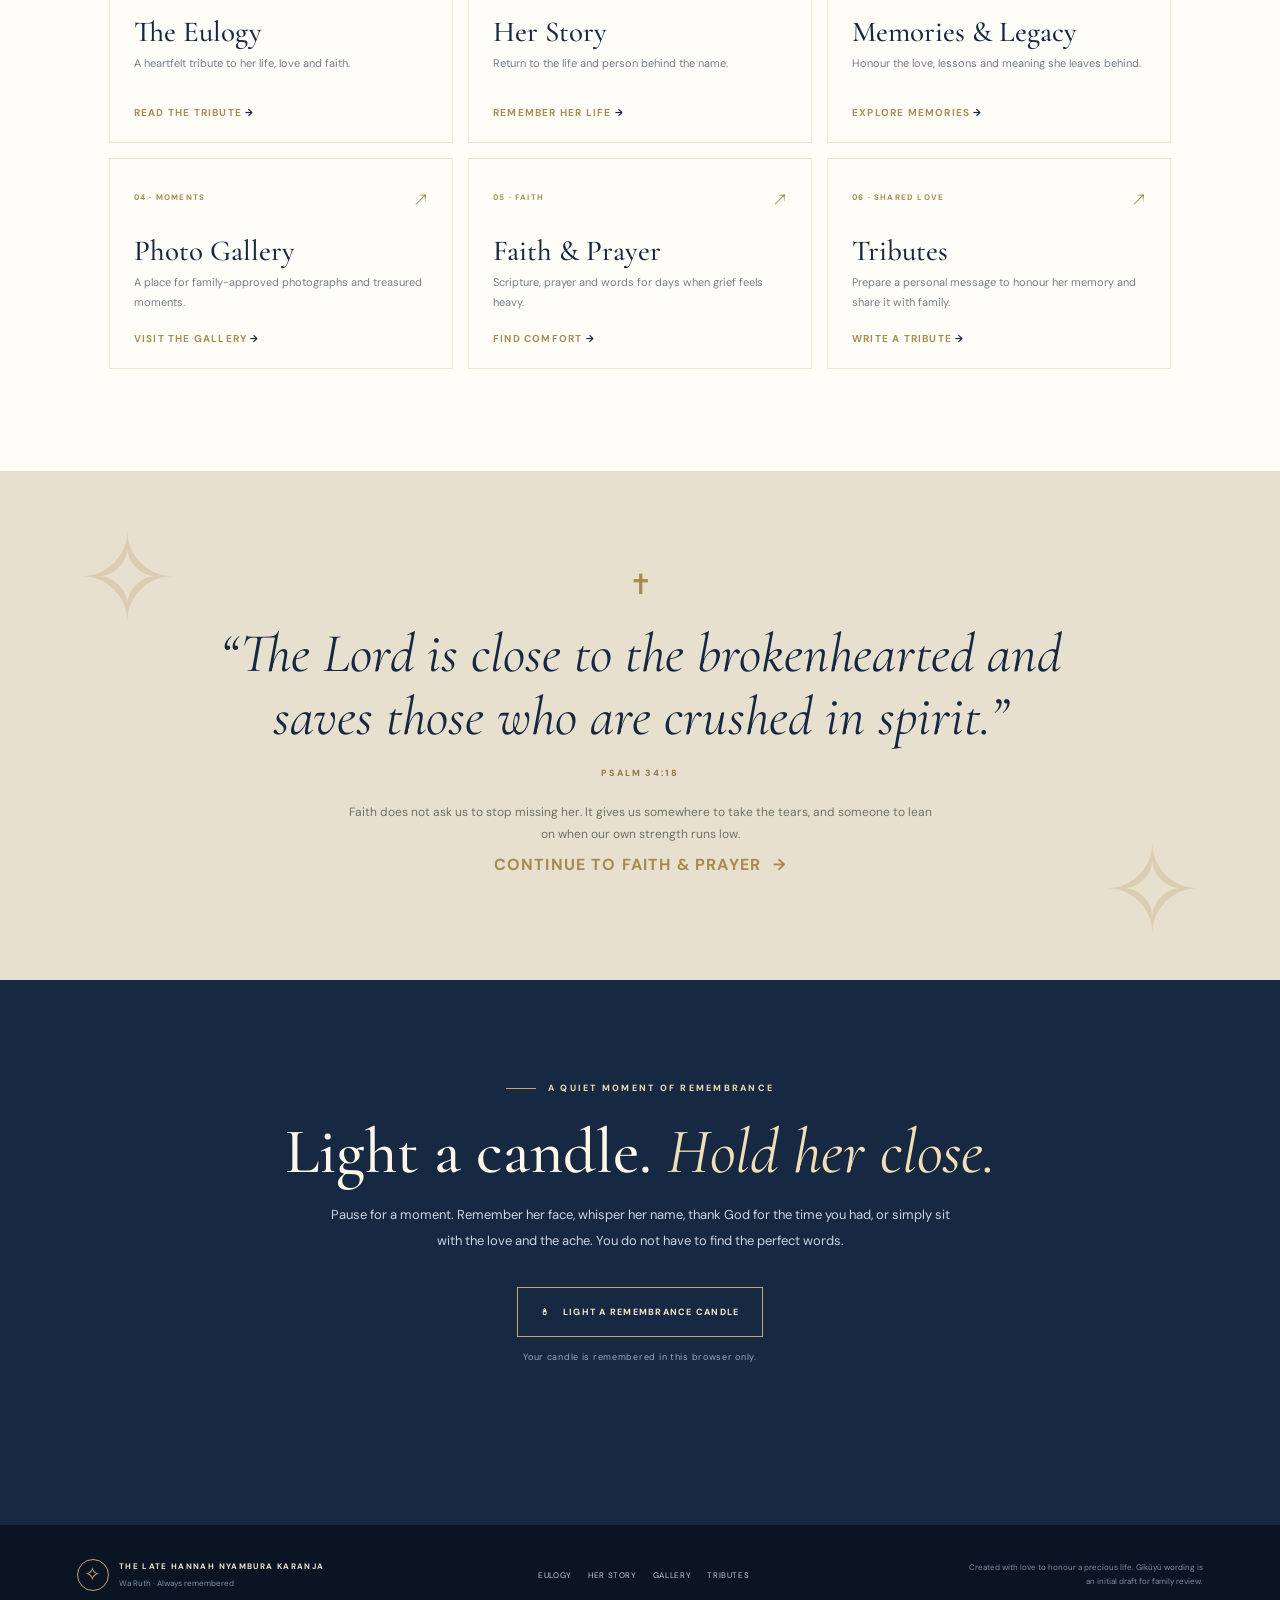
==== commit 2d20ec3f: "Label the new Swahili language option Kiswahili" ====
--- a/public/index.html
+++ b/public/index.html
@@ -285,7 +285,7 @@
 <a href="memories.html" data-en="Memories" data-ki="Mĩrĩgo">Memories</a>
 <a href="gallery.html" data-en="Gallery" data-ki="Mbica">Gallery</a>
 <a href="prayers.html" data-en="Faith &amp; prayer" data-ki="Wĩtĩkio na mahoya">Faith &amp; prayer</a>
-<div class="language-picker" aria-label="Choose language"><button type="button" data-lang="en" aria-pressed="true">EN</button><button type="button" data-lang="ki" aria-pressed="false">GĨKŨYŨ</button><button type="button" data-lang="sw" aria-pressed="false">SWAHILI</button></div>
+<div class="language-picker" aria-label="Choose language"><button type="button" data-lang="en" aria-pressed="true">EN</button><button type="button" data-lang="ki" aria-pressed="false">GĨKŨYŨ</button><button type="button" data-lang="sw" aria-pressed="false">KISWAHILI</button></div>
 </nav>
 <a class="header-cta" href="eulogy.html"><span data-en="Read the eulogy" data-ki="Ũrĩke eulogy">Read the eulogy</span><span aria-hidden="true">↗</span></a>
 </header>
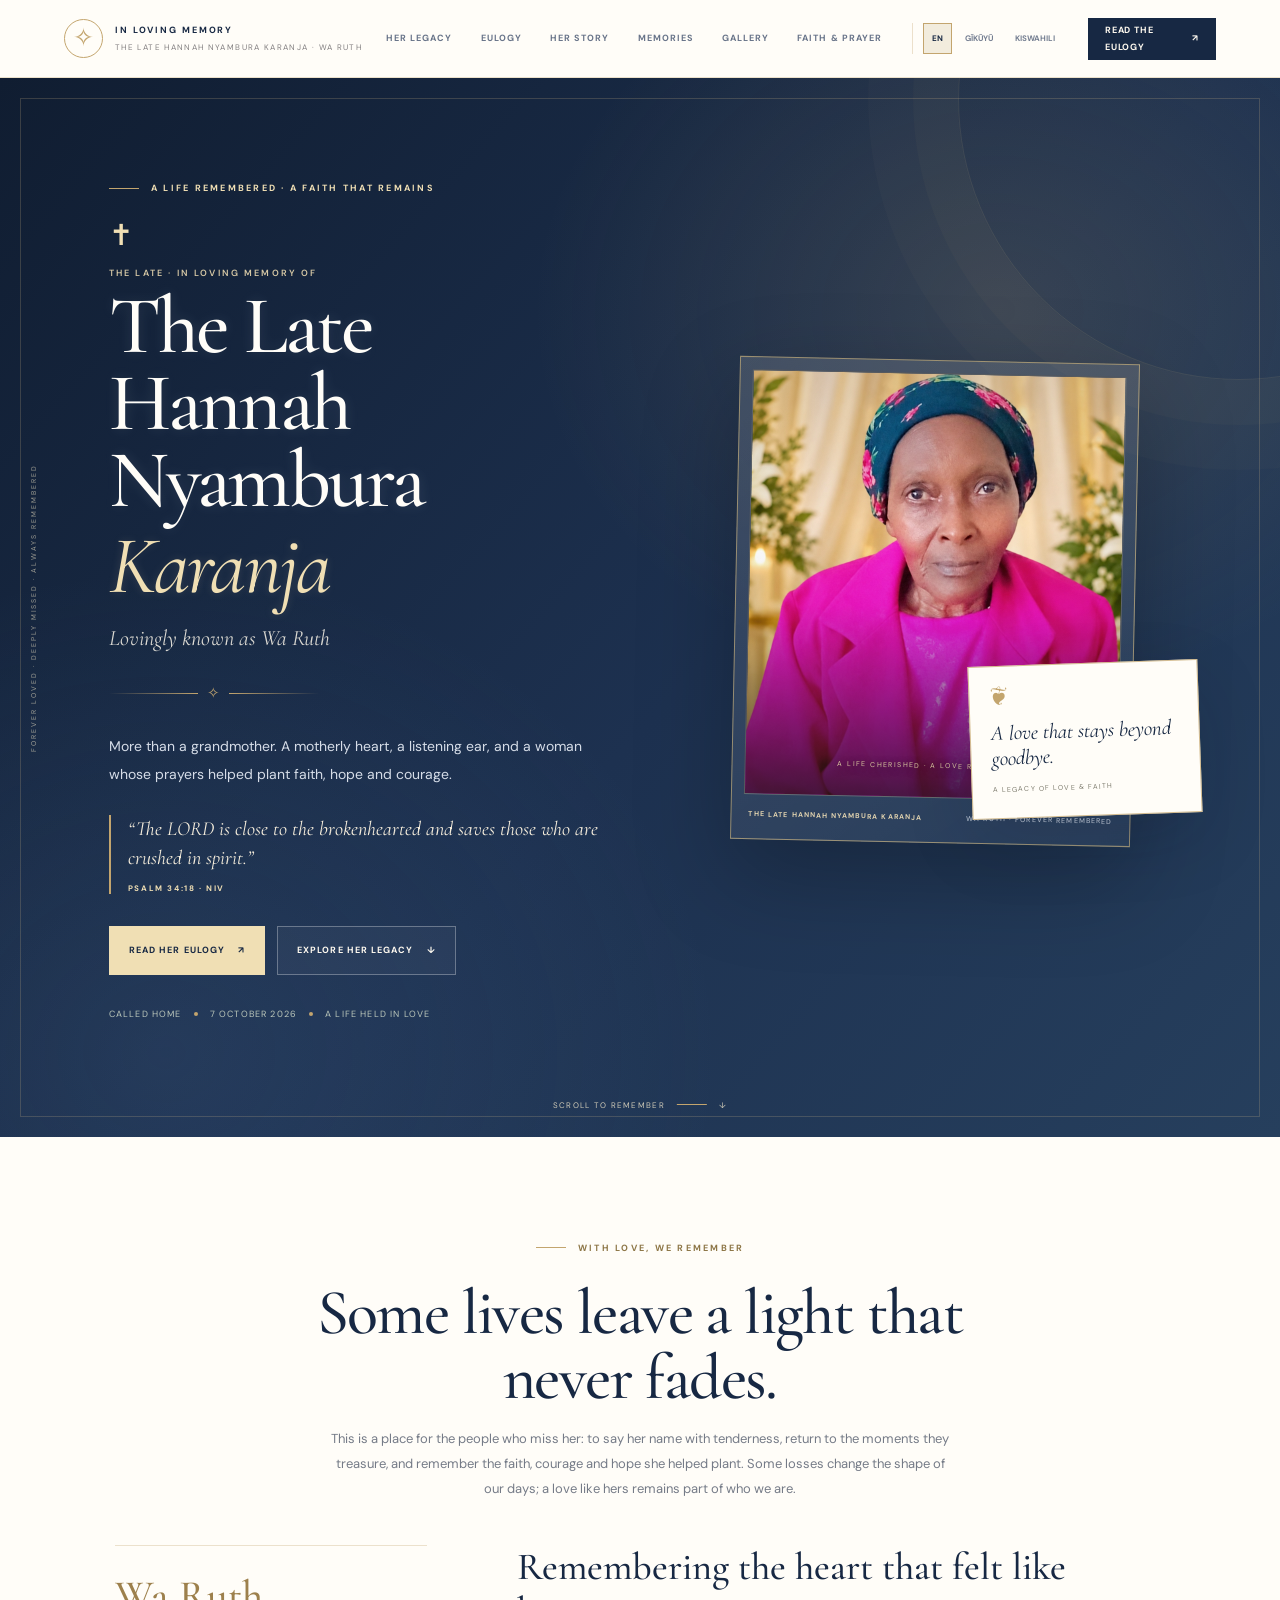
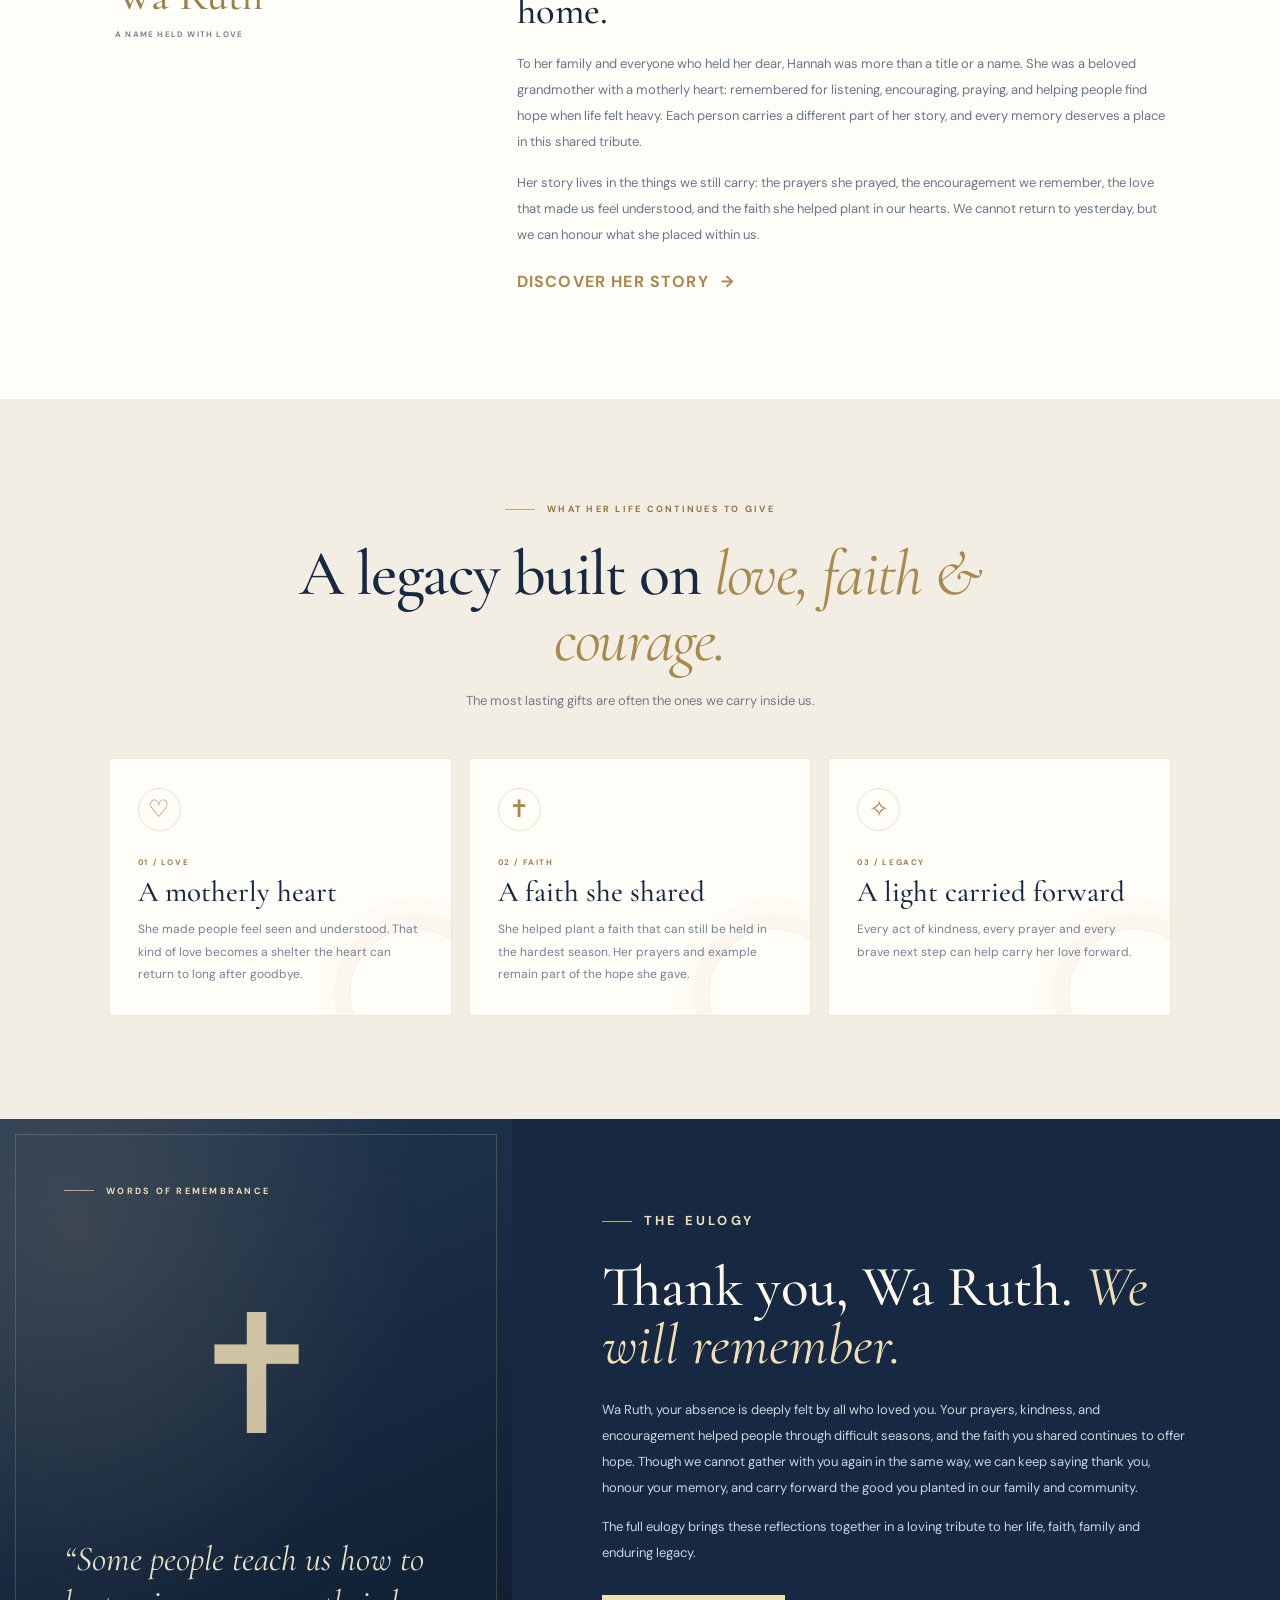
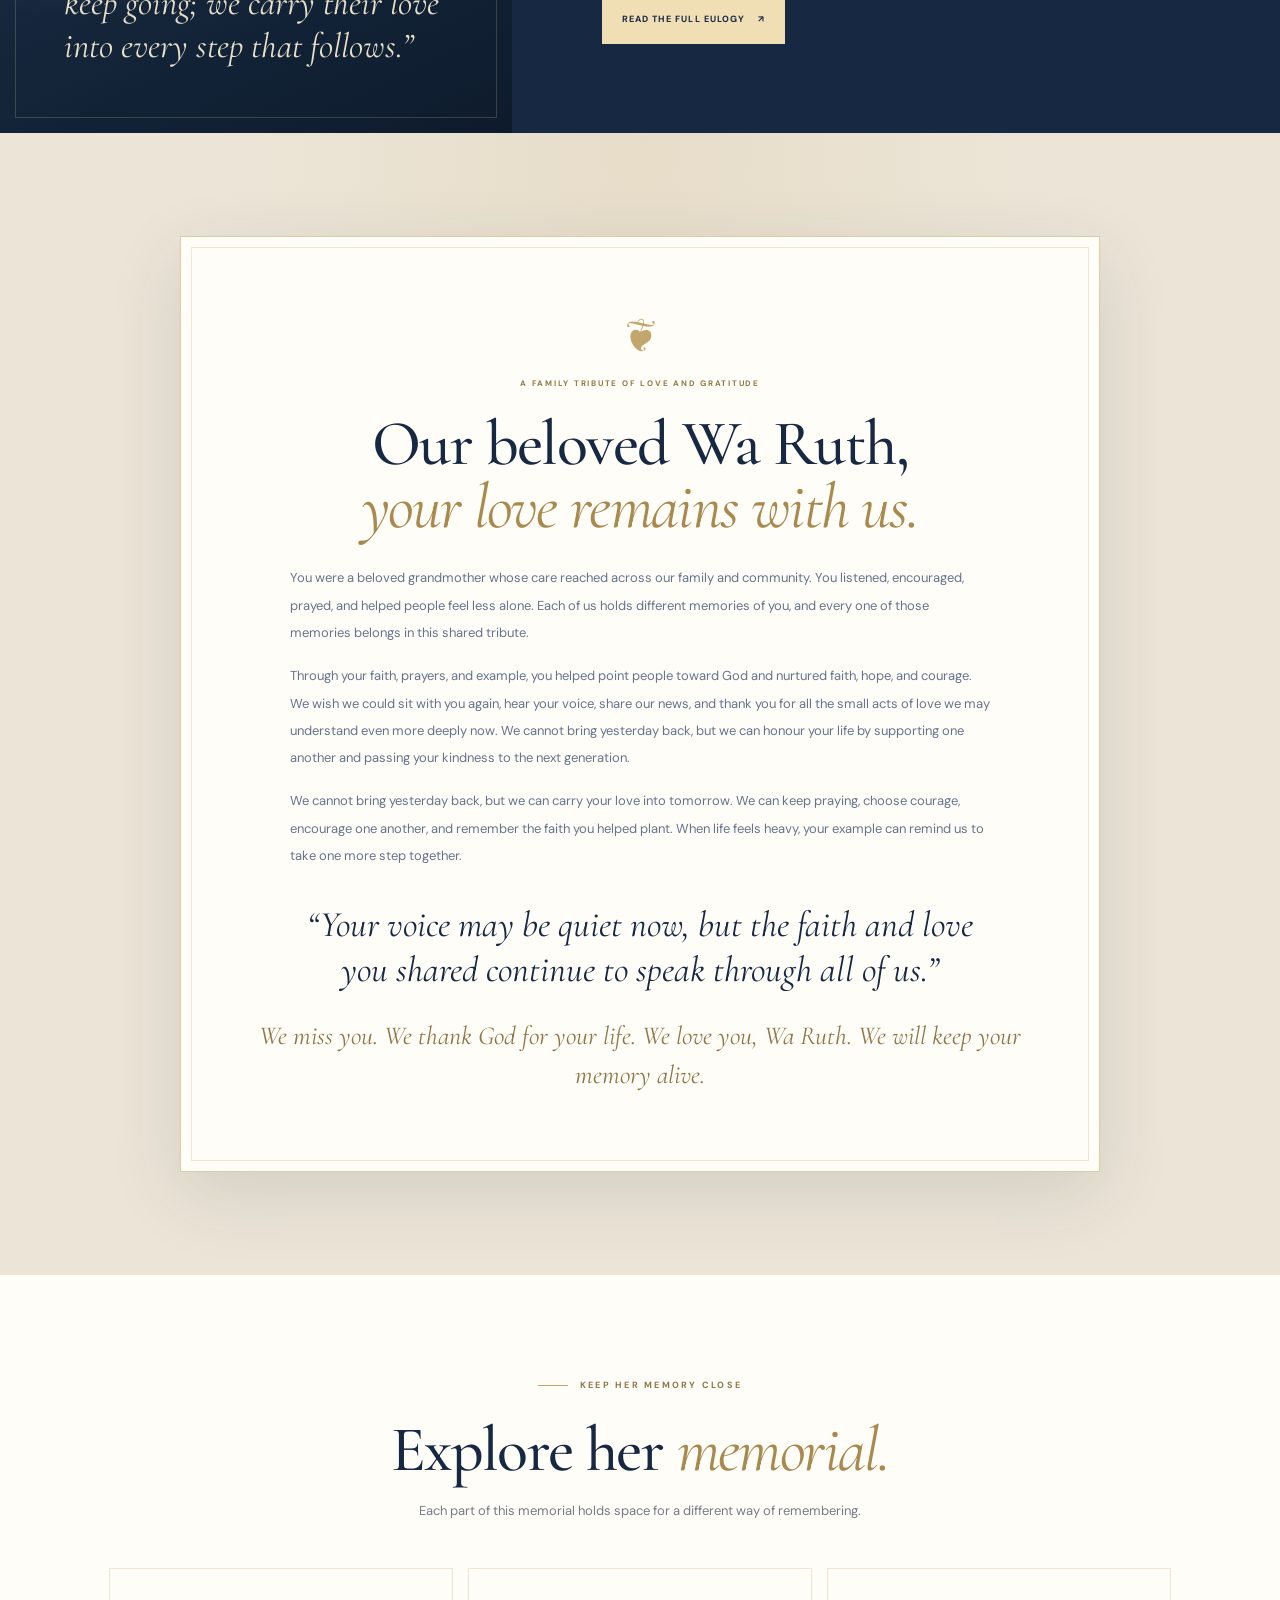
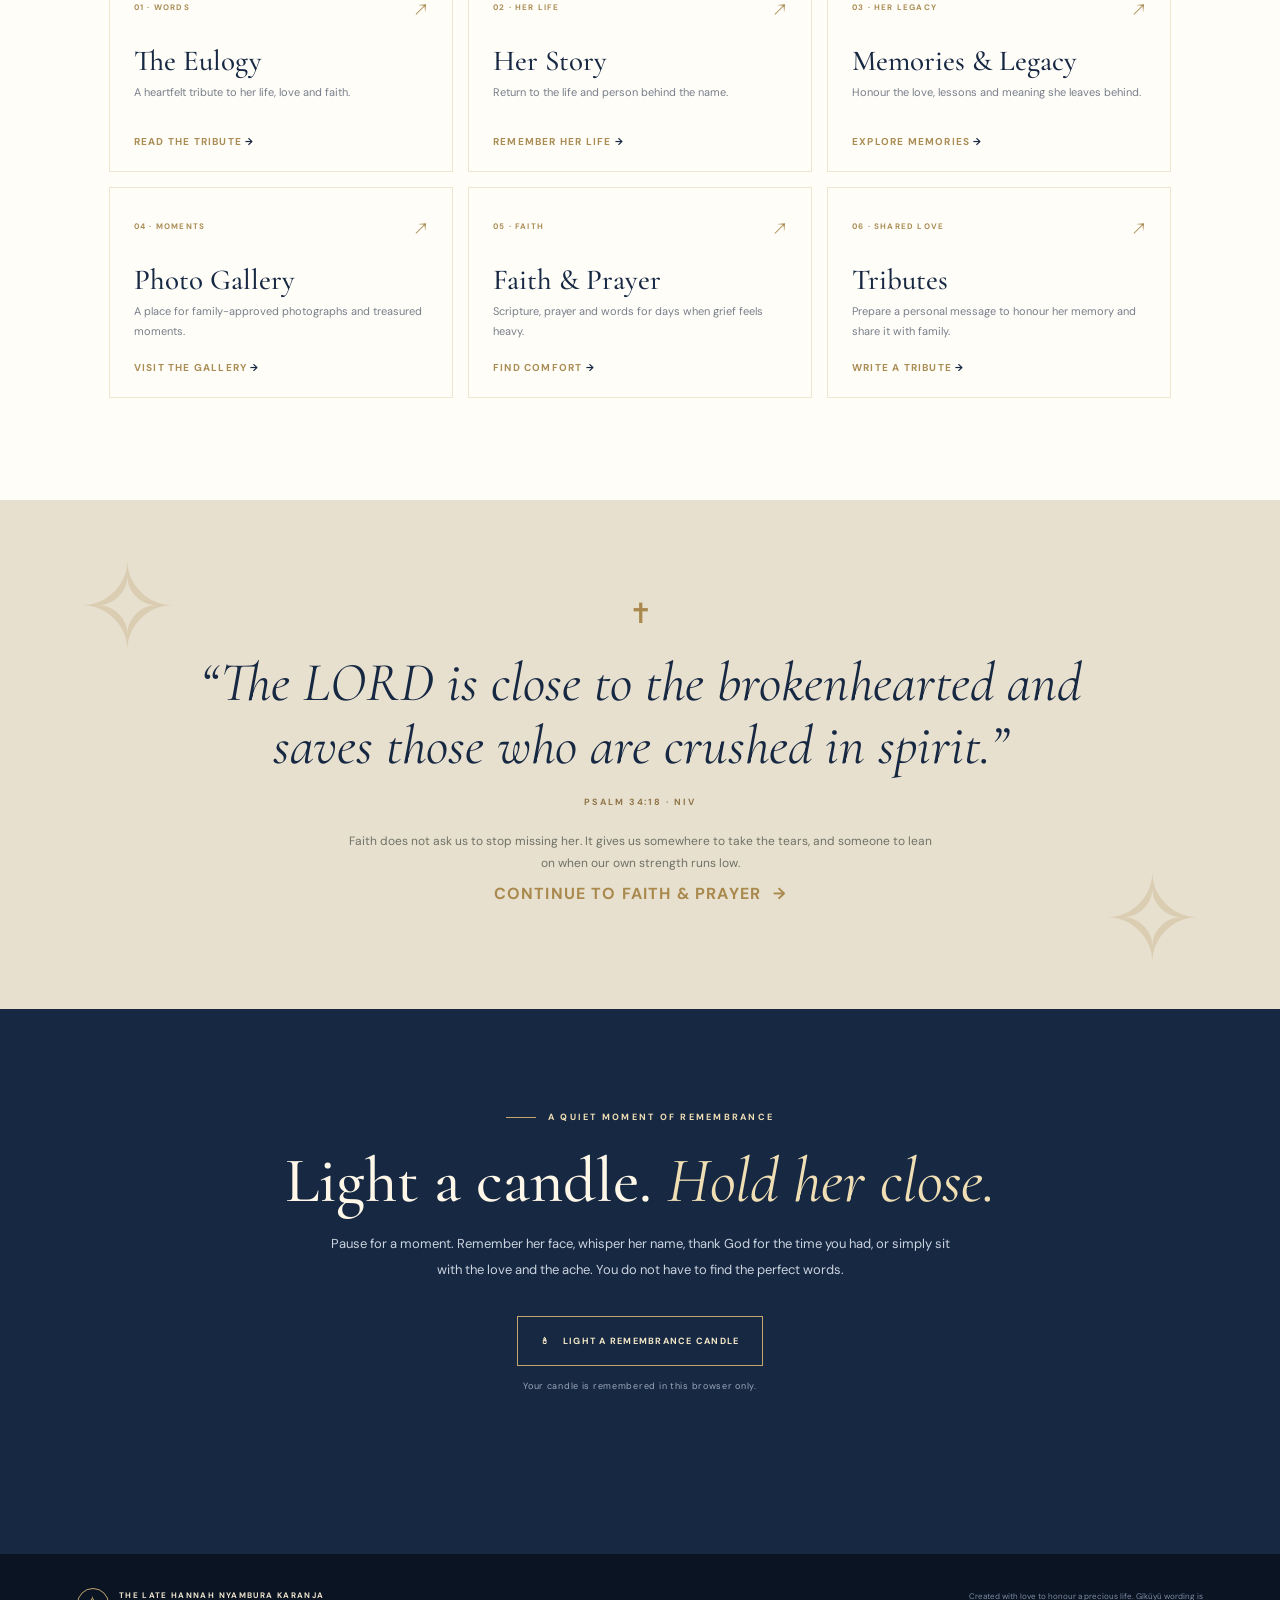
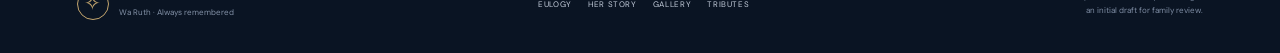
==== commit 1f1999f9: "Correct Cucu wording and use exact Gĩkũyũ Bible text on the homepage" ====
--- a/public/index.html
+++ b/public/index.html
@@ -279,15 +279,15 @@
 </a>
 <button class="menu-toggle" id="menuToggle" type="button" aria-label="Open navigation" aria-expanded="false" aria-controls="mainNavigation">☰</button>
 <nav class="main-nav" id="mainNavigation" aria-label="Memorial navigation">
-<a href="#remembering" data-en="Her legacy" data-ki="Ũtugi wake">Her legacy</a>
-<a href="eulogy.html" data-en="Eulogy" data-ki="Eulogy">Eulogy</a>
-<a href="story.html" data-en="Her story" data-ki="Ũhoro wake">Her story</a>
-<a href="memories.html" data-en="Memories" data-ki="Mĩrĩgo">Memories</a>
+<a href="#remembering" data-en="Her legacy" data-ki="Mĩtugo yake">Her legacy</a>
+<a href="eulogy.html" data-en="Eulogy" data-ki="Ciugo cia kũririkana">Eulogy</a>
+<a href="story.html" data-en="Her story" data-ki="Ũhoro wa ũtũũro wake">Her story</a>
+<a href="memories.html" data-en="Memories" data-ki="Maũndũ tũririkanaga">Memories</a>
 <a href="gallery.html" data-en="Gallery" data-ki="Mbica">Gallery</a>
 <a href="prayers.html" data-en="Faith &amp; prayer" data-ki="Wĩtĩkio na mahoya">Faith &amp; prayer</a>
 <div class="language-picker" aria-label="Choose language"><button type="button" data-lang="en" aria-pressed="true">EN</button><button type="button" data-lang="ki" aria-pressed="false">GĨKŨYŨ</button><button type="button" data-lang="sw" aria-pressed="false">KISWAHILI</button></div>
 </nav>
-<a class="header-cta" href="eulogy.html"><span data-en="Read the eulogy" data-ki="Ũrĩke eulogy">Read the eulogy</span><span aria-hidden="true">↗</span></a>
+<a class="header-cta" href="eulogy.html"><span data-en="Read the eulogy" data-ki="Thoma ciugo cia kũririkana">Read the eulogy</span><span aria-hidden="true">↗</span></a>
 </header>
 
 <main id="main-content">
@@ -299,61 +299,61 @@
 </div>
 <div class="side-vertical" aria-hidden="true">FOREVER LOVED · DEEPLY MISSED · ALWAYS REMEMBERED</div>
 <div class="hero-copy">
-<p class="eyebrow" data-en="A life remembered · a faith that remains" data-ki="Ũtũũro ũrĩkĩrĩtwo · wĩtĩkio ũtũũraga">A life remembered · a faith that remains</p>
+<p class="eyebrow" data-en="A life remembered · a faith that remains" data-ki="Ũtũũro wake · wĩtĩkio ũtũũraga">A life remembered · a faith that remains</p>
 <span class="hero-cross" aria-hidden="true">✝</span>
-<p class="hero-overline" data-en="THE LATE · IN LOVING MEMORY OF" data-ki="THE LATE · TŨKŨRIRIKANA NA WENDO">THE LATE · IN LOVING MEMORY OF</p>
-<h1 class="hero-title-honour" data-en="The Late Hannah Nyambura &lt;em&gt;Karanja&lt;/em&gt;" data-ki="The Late Hannah Nyambura &lt;em&gt;Karanja&lt;/em&gt;">The Late Hannah Nyambura <em>Karanja</em></h1>
-<p class="hero-alias" data-en="Lovingly known as Wa Ruth" data-ki="Aitwo na wendo Wa Ruth">Lovingly known as Wa Ruth</p>
+<p class="hero-overline" data-en="THE LATE · IN LOVING MEMORY OF" data-ki="TŨKŨRIRIKANA NA WENDO">THE LATE · IN LOVING MEMORY OF</p>
+<h1 class="hero-title-honour" data-en="The Late Hannah Nyambura &lt;em&gt;Karanja&lt;/em&gt;" data-ki="Hannah Nyambura &lt;em&gt;Karanja&lt;/em&gt;">The Late Hannah Nyambura <em>Karanja</em></h1>
+<p class="hero-alias" data-en="Lovingly known as Wa Ruth" data-ki="Wa Ruth, rĩĩtwa rĩa wendo">Lovingly known as Wa Ruth</p>
 <div class="hero-divider" aria-hidden="true"><i></i>✧<i></i></div>
-<p class="hero-description" data-en="More than a grandmother. A motherly heart, a listening ear, and a woman whose prayers helped plant faith, hope and courage." data-ki="Mũnene mũno kũruga nyanya tu. Ngoro ya nyina, gũthikĩrĩria, na mahoya marĩa maatũma wĩtĩkio, mwĩhoko na hinya bikue." >More than a grandmother. A motherly heart, a listening ear, and a woman whose prayers helped plant faith, hope and courage.</p>
-<blockquote class="hero-scripture">“The Lord is close to the brokenhearted.”<small>PSALM 34:18</small></blockquote>
+<p class="hero-description" data-en="More than a grandmother. A motherly heart, a listening ear, and a woman whose prayers helped plant faith, hope and courage." data-ki="Warĩ Cucu witũ wa bata mũno. Nĩatũthikĩrĩriaga, atũhoeraga na atũheaga mwĩhoko na hinya nĩ ũndũ wa wĩtĩkio wake." >More than a grandmother. A motherly heart, a listening ear, and a woman whose prayers helped plant faith, hope and courage.</p>
+<blockquote class="hero-scripture"><span data-en="“The LORD is close to the brokenhearted and saves those who are crushed in spirit.”" data-ki="“MWATHANI akoragwo hakuhĩ na arĩa makuĩte ngoro, na nĩahonokagia arĩa mwĩhoko wao ũthirĩĩte.”">“The LORD is close to the brokenhearted and saves those who are crushed in spirit.”</span><small data-en="PSALM 34:18 · NIV" data-ki="THABURI 34:18 · GKN">PSALM 34:18 · NIV</small></blockquote>
 <div class="hero-actions">
-<a class="btn btn-gold" href="eulogy.html"><span data-en="Read her eulogy" data-ki="Ũrĩke eulogy yake">Read her eulogy</span><span aria-hidden="true">↗</span></a>
-<a class="btn btn-glass" href="#remembering"><span data-en="Explore her legacy" data-ki="Rora ũtugi wake">Explore her legacy</span><span aria-hidden="true">↓</span></a>
-</div>
-<div class="hero-detail"><span data-en="Called home" data-ki="Atũire gũkũ">Called home</span><span class="dot"></span><time datetime="2026-10-07">7 October 2026</time><span class="dot"></span><span data-en="A life held in love" data-ki="Ũtũũro ũrĩ na wendo">A life held in love</span></div>
+<a class="btn btn-gold" href="eulogy.html"><span data-en="Read her eulogy" data-ki="Thoma ciugo cia kũmũririkana">Read her eulogy</span><span aria-hidden="true">↗</span></a>
+<a class="btn btn-glass" href="#remembering"><span data-en="Explore her legacy" data-ki="Rora mĩtugo yake">Explore her legacy</span><span aria-hidden="true">↓</span></a>
+</div>
+<div class="hero-detail"><span data-en="Called home" data-ki="Ũtũũro wake">Called home</span><span class="dot"></span><time datetime="2026-10-07">7 October 2026</time><span class="dot"></span><span data-en="A life held in love" data-ki="Ũtũũro ũrĩ na wendo">A life held in love</span></div>
 </div>
 <div class="portrait-stage" aria-label="Memorial portrait placeholder">
 <div class="portrait-card">
 <div class="portrait-inner">
 <img class="portrait-photo" src="images/hannah-nyambura-karanja.jpg" alt="The Late Hannah Nyambura Karanja, lovingly known as Wa Ruth" onload="this.parentElement.classList.add('has-photo')" onerror="this.hidden=true;this.parentElement.classList.remove('has-photo')">
 <span class="portrait-shade" aria-hidden="true"></span>
-<div class="portrait-bottom-label" data-en="A life cherished · a love remembered" data-ki="Ũtũũro wendete · wendo ũririkanwo">A life cherished · a love remembered</div>
+<div class="portrait-bottom-label" data-en="A life cherished · a love remembered" data-ki="Ũtũũro wa bata · wendo ũtũũraga">A life cherished · a love remembered</div>
 </div>
 <div class="portrait-caption"><span>The Late Hannah Nyambura Karanja</span><span>Wa Ruth · Forever remembered</span></div>
 </div>
-<div class="floating-note"><span class="note-mark" aria-hidden="true">❦</span><p data-en="A love that stays beyond goodbye." data-ki="Wendo ũtũũraga na rungu rwa kũagana.">A love that stays beyond goodbye.</p><small data-en="A LEGACY OF LOVE &amp; FAITH" data-ki="ŨTUGI WA WENDO NA WĨTĨKIO">A LEGACY OF LOVE &amp; FAITH</small></div>
-</div>
-<a class="scroll-cue" href="#welcome"><span data-en="Scroll to remember" data-ki="Thii mbere kũririkana">Scroll to remember</span><i></i>↓</a>
+<div class="floating-note"><span class="note-mark" aria-hidden="true">❦</span><p data-en="A love that stays beyond goodbye." data-ki="Wendo wake ũtũũraga ngoro-inĩ ciitũ.">A love that stays beyond goodbye.</p><small data-en="A LEGACY OF LOVE &amp; FAITH" data-ki="WENDO NA WĨTĨKIO">A LEGACY OF LOVE &amp; FAITH</small></div>
+</div>
+<a class="scroll-cue" href="#welcome"><span data-en="Scroll to remember" data-ki="Enda mbere ũririkane">Scroll to remember</span><i></i>↓</a>
 </section>
 
 <section class="section intro-section" id="welcome">
 <div class="section-heading reveal">
-<p class="eyebrow" data-en="With love, we remember" data-ki="Na wendo, nĩtũmũririkana">With love, we remember</p>
-<h2 data-en="Some lives leave a light that never fades." data-ki="Mĩoyo ĩmwe nĩitigaga ũtheri ũtangĩhota gũthira.">Some lives leave a light that never fades.</h2>
-<p data-en="This is a place for the people who miss her: to say her name with tenderness, return to the moments they treasure, and remember the faith, courage and hope she helped plant. Some losses change the shape of our days; a love like hers remains part of who we are." data-ki="Gĩkĩ nĩ handũ ha arĩa mamũrirĩra: gũtua rĩĩtwa rĩake na wendo, gũcokerera mĩrĩgo ya bata, na kũririkana wĩtĩkio na hinya aatũheire.">This is a place for the people who miss her: to say her name with tenderness, return to the moments they treasure, and remember the faith, courage and hope she helped plant. Some losses change the shape of our days; a love like hers remains part of who we are.</p>
+<p class="eyebrow" data-en="With love, we remember" data-ki="Tũmũririkana na wendo">With love, we remember</p>
+<h2 data-en="Some lives leave a light that never fades." data-ki="Ũtũũro wa andũ amwe ũtigaga ũtheri ũtarĩ wa kũimwo nĩ ihinda.">Some lives leave a light that never fades.</h2>
+<p data-en="This is a place for the people who miss her: to say her name with tenderness, return to the moments they treasure, and remember the faith, courage and hope she helped plant. Some losses change the shape of our days; a love like hers remains part of who we are." data-ki="Gĩkĩ nĩ handũ ha arĩa mamũrirĩra: kũuga rĩĩtwa rĩake na wendo, kũririkana maũndũ ma bata na wĩtĩkio na hinya aatũheire.">This is a place for the people who miss her: to say her name with tenderness, return to the moments they treasure, and remember the faith, courage and hope she helped plant. Some losses change the shape of our days; a love like hers remains part of who we are.</p>
 </div>
 <div class="intro-grid reveal">
-<div class="intro-marker"><strong>Wa Ruth</strong><small data-en="A name held with love" data-ki="Rĩĩtwa rĩendete">A name held with love</small></div>
+<div class="intro-marker"><strong>Wa Ruth</strong><small data-en="A name held with love" data-ki="Rĩĩtwa rĩa wendo">A name held with love</small></div>
 <div class="intro-copy">
-<h3 data-en="Remembering the heart that felt like home." data-ki="Kũririkana ngoro ĩrĩ ta mũciĩ." >Remembering the heart that felt like home.</h3>
-<p data-en="To her family and everyone who held her dear, Hannah was more than a title or a name. She was a beloved grandmother with a motherly heart: remembered for listening, encouraging, praying, and helping people find hope when life felt heavy. Each person carries a different part of her story, and every memory deserves a place in this shared tribute." data-ki="Wa Ruth aarĩ mũndũ wa bata kũrĩ familia yake na andũ othe arĩa mamwendete. Aarĩ nyanya wendo na ngoro ya nyina, ũrĩa aigua, aheana hinya na ahooya. O mũndũ arĩ na mũrigo wake wa kũmũririkana, na mĩrigo yothe nĩ ya bata.">To her family and everyone who held her dear, Hannah was more than a title or a name. She was a beloved grandmother with a motherly heart: remembered for listening, encouraging, praying, and helping people find hope when life felt heavy. Each person carries a different part of her story, and every memory deserves a place in this shared tribute.</p>
-<p data-en="Her story lives in the things we still carry: the prayers she prayed, the encouragement we remember, the love that made us feel understood, and the faith she helped plant in our hearts. We cannot return to yesterday, but we can honour what she placed within us." data-ki="Ũhoro wake ũtũũraga mahoya, ũrathi, wendo na wĩtĩkio aatũheire.">Her story lives in the things we still carry: the prayers she prayed, the encouragement we remember, the love that made us feel understood, and the faith she helped plant in our hearts. We cannot return to yesterday, but we can honour what she placed within us.</p>
-<a class="text-link" href="story.html"><span data-en="Discover her story" data-ki="Menya ũhoro wake">Discover her story</span><span aria-hidden="true">→</span></a>
+<h3 data-en="Remembering the heart that felt like home." data-ki="Kũririkana ngoro ya wendo yatũmaga twĩgue tũrĩ mũciĩ." >Remembering the heart that felt like home.</h3>
+<p data-en="To her family and everyone who held her dear, Hannah was more than a title or a name. She was a beloved grandmother with a motherly heart: remembered for listening, encouraging, praying, and helping people find hope when life felt heavy. Each person carries a different part of her story, and every memory deserves a place in this shared tribute." data-ki="Wa Ruth aarĩ wa bata mũno kũrĩ nyũmba yake na arĩa othe aamendete. Aarĩ Cucu wa wendo; nĩathikĩrĩriaga andũ, akĩmahoera na akĩmahe hinya. O mũndũ arĩ na kĩririkanio gĩake, na ciothe nĩ cia bata.">To her family and everyone who held her dear, Hannah was more than a title or a name. She was a beloved grandmother with a motherly heart: remembered for listening, encouraging, praying, and helping people find hope when life felt heavy. Each person carries a different part of her story, and every memory deserves a place in this shared tribute.</p>
+<p data-en="Her story lives in the things we still carry: the prayers she prayed, the encouragement we remember, the love that made us feel understood, and the faith she helped plant in our hearts. We cannot return to yesterday, but we can honour what she placed within us." data-ki="Mahoya, ciugo ciake, wendo na wĩtĩkio wake nĩtũtũũria ngoro-inĩ.">Her story lives in the things we still carry: the prayers she prayed, the encouragement we remember, the love that made us feel understood, and the faith she helped plant in our hearts. We cannot return to yesterday, but we can honour what she placed within us.</p>
+<a class="text-link" href="story.html"><span data-en="Discover her story" data-ki="Thoma ũhoro wake">Discover her story</span><span aria-hidden="true">→</span></a>
 </div>
 </div>
 </section>
 
 <section class="section values-section" id="remembering">
 <div class="section-heading reveal">
-<p class="eyebrow" data-en="What her life continues to give" data-ki="Ũrĩa ũtũũro wake ũtigĩte">What her life continues to give</p>
-<h2 data-en="A legacy built on <em>love, faith &amp; courage.</em>" data-ki="Ũtugi wake nĩ <em>wendo, wĩtĩkio na hinya.</em>">A legacy built on <em>love, faith &amp; courage.</em></h2>
-<p data-en="The most lasting gifts are often the ones we carry inside us." data-ki="Gĩheeo gĩtũũraga nĩ kĩrĩa tũtwaraga ngoro-inĩ ciitũ.">The most lasting gifts are often the ones we carry inside us.</p>
+<p class="eyebrow" data-en="What her life continues to give" data-ki="Mĩtugo ũrĩa atigĩte">What her life continues to give</p>
+<h2 data-en="A legacy built on <em>love, faith &amp; courage.</em>" data-ki="Mĩtugo yake ya bata nĩ <em>wendo, wĩtĩkio na hinya.</em>">A legacy built on <em>love, faith &amp; courage.</em></h2>
+<p data-en="The most lasting gifts are often the ones we carry inside us." data-ki="Gĩheeo kĩa bata nĩ kĩrĩa tũtwaraga ngoro-inĩ.">The most lasting gifts are often the ones we carry inside us.</p>
 </div>
 <div class="values-grid">
-<article class="value-card reveal"><span class="value-icon" aria-hidden="true">♡</span><span class="card-number">01 / LOVE</span><h3 data-en="A motherly heart" data-ki="Ngoro ya nyina">A motherly heart</h3><p data-en="She made people feel seen and understood. That kind of love becomes a shelter the heart can return to long after goodbye." data-ki="Nĩatũmaga andũ maiguĩrĩre na maiguĩrĩrwo. Wendo ta ũcio nĩ ũndũ wa kũhitha ngoro na rungu rũa kũagana.">She made people feel seen and understood. That kind of love becomes a shelter the heart can return to long after goodbye.</p></article>
-<article class="value-card reveal"><span class="value-icon" aria-hidden="true">✝</span><span class="card-number">02 / FAITH</span><h3 data-en="A faith she shared" data-ki="Wĩtĩkio aarĩ na ũheaga">A faith she shared</h3><p data-en="She helped plant a faith that can still be held in the hardest season. Her prayers and example remain part of the hope she gave." data-ki="Nĩatũma wĩtĩkio ũkue ũrĩa ũtũũraga na hĩndĩ cia kĩeha.">She helped plant a faith that can still be held in the hardest season. Her prayers and example remain part of the hope she gave.</p></article>
-<article class="value-card reveal"><span class="value-icon" aria-hidden="true">✧</span><span class="card-number">03 / LEGACY</span><h3 data-en="A light carried forward" data-ki="Ũtheri ũtwaragio mbere">A light carried forward</h3><p data-en="Every act of kindness, every prayer and every brave next step can help carry her love forward." data-ki="Ũtugi, mahoya na hinya wa kũthiĩ mbere nĩciĩtwaraga wendo wake." >Every act of kindness, every prayer and every brave next step can help carry her love forward.</p></article>
+<article class="value-card reveal"><span class="value-icon" aria-hidden="true">♡</span><span class="card-number">01 / LOVE</span><h3 data-en="A motherly heart" data-ki="Ngoro ya nyina">A motherly heart</h3><p data-en="She made people feel seen and understood. That kind of love becomes a shelter the heart can return to long after goodbye." data-ki="Nĩathikĩrĩriaga andũ na akĩmahe ũhooti. Wendo ta ũcio nĩ ũrĩa ũtũũraga ngoro-inĩ.">She made people feel seen and understood. That kind of love becomes a shelter the heart can return to long after goodbye.</p></article>
+<article class="value-card reveal"><span class="value-icon" aria-hidden="true">✝</span><span class="card-number">02 / FAITH</span><h3 data-en="A faith she shared" data-ki="Wĩtĩkio wake">A faith she shared</h3><p data-en="She helped plant a faith that can still be held in the hardest season. Her prayers and example remain part of the hope she gave." data-ki="Nĩatũrutire gũikara na wĩtĩkio na mwĩhoko o na hĩndĩ cia kĩeha.">She helped plant a faith that can still be held in the hardest season. Her prayers and example remain part of the hope she gave.</p></article>
+<article class="value-card reveal"><span class="value-icon" aria-hidden="true">✧</span><span class="card-number">03 / LEGACY</span><h3 data-en="A light carried forward" data-ki="Ũtheri ũrĩa tũtwaraga mbere">A light carried forward</h3><p data-en="Every act of kindness, every prayer and every brave next step can help carry her love forward." data-ki="Tũtwaraga wendo wake mbere tũkĩigua andũ, tũkĩhooya na tũkĩheana hinya." >Every act of kindness, every prayer and every brave next step can help carry her love forward.</p></article>
 </div>
 </section>
 
@@ -361,57 +361,57 @@
 <div class="feature-aside">
 <p class="eyebrow" data-en="Words of remembrance" data-ki="Ciugo cia kũririkana">Words of remembrance</p>
 <div class="feature-cross" aria-hidden="true">✝</div>
-<blockquote data-en="“Some people teach us how to keep going; we carry their love into every step that follows.”" data-ki="“Andũ amwe nĩmatũrutaga kũthiĩ mbere; tũtwaraga wendo wao njĩrĩ-inĩ ciitũ.”">“Some people teach us how to keep going; we carry their love into every step that follows.”<small>A REFLECTION IN HER MEMORY</small></blockquote>
+<blockquote data-en="“Some people teach us how to keep going; we carry their love into every step that follows.”" data-ki="“Andũ amwe nĩmatũrutaga gũthiĩ mbere; tũtwaraga wendo wao na ithuĩ.”">“Some people teach us how to keep going; we carry their love into every step that follows.”<small>A REFLECTION IN HER MEMORY</small></blockquote>
 </div>
 <div class="feature-copy reveal">
-<p class="eyebrow" data-en="The eulogy" data-ki="Eulogy">The eulogy</p>
-<h2 data-en="Thank you, Wa Ruth. <em>We will remember.</em>" data-ki="Nĩ wega, Wa Ruth. <em>Tũgũgũririkana.</em>">Thank you, Wa Ruth. <em>We will remember.</em></h2>
-<p data-en="Wa Ruth, your absence is deeply felt by all who loved you. Your prayers, kindness, and encouragement helped people through difficult seasons, and the faith you shared continues to offer hope. Though we cannot gather with you again in the same way, we can keep saying thank you, honour your memory, and carry forward the good you planted in our family and community." data-ki="Wa Ruth, familia na andũ othe arĩa mamwendete nĩmamũrirĩra. Wendo, mahoya na ũrathi wake nĩmaheire andũ hinya. Tũgũtũũria ũtugi wake na wĩtĩkio ũrĩa aatũheire.">Wa Ruth, your absence is deeply felt by all who loved you. Your prayers, kindness, and encouragement helped people through difficult seasons, and the faith you shared continues to offer hope. Though we cannot gather with you again in the same way, we can keep saying thank you, honour your memory, and carry forward the good you planted in our family and community.</p>
-<p data-en="The full eulogy brings these reflections together in a loving tribute to her life, faith, family and enduring legacy." data-ki="Eulogy yothe nĩĩcookanagia ciugo ici cia kũririkana ũtũũro wake, wĩtĩkio, familia na ũtugi wake ũtũũraga.">The full eulogy brings these reflections together in a loving tribute to her life, faith, family and enduring legacy.</p>
-<a class="btn btn-gold" href="eulogy.html"><span data-en="Read the full eulogy" data-ki="Ũrĩke eulogy yothe">Read the full eulogy</span><span aria-hidden="true">↗</span></a>
+<p class="eyebrow" data-en="The eulogy" data-ki="Ciugo cia kũririkana">The eulogy</p>
+<h2 data-en="Thank you, Wa Ruth. <em>We will remember.</em>" data-ki="Nĩ wega, Wa Ruth. <em>Tũgũkũririkana na wendo.</em>">Thank you, Wa Ruth. <em>We will remember.</em></h2>
+<p data-en="Wa Ruth, your absence is deeply felt by all who loved you. Your prayers, kindness, and encouragement helped people through difficult seasons, and the faith you shared continues to offer hope. Though we cannot gather with you again in the same way, we can keep saying thank you, honour your memory, and carry forward the good you planted in our family and community." data-ki="Nyũmba yake na arĩa othe aamendete nĩmamũrirĩra. Wendo wake, mahoya na wĩtĩkio nĩmaheire andũ hinya. Tũtũũrie mĩtugo yake na ũrĩa atũrutĩte.">Wa Ruth, your absence is deeply felt by all who loved you. Your prayers, kindness, and encouragement helped people through difficult seasons, and the faith you shared continues to offer hope. Though we cannot gather with you again in the same way, we can keep saying thank you, honour your memory, and carry forward the good you planted in our family and community.</p>
+<p data-en="The full eulogy brings these reflections together in a loving tribute to her life, faith, family and enduring legacy." data-ki="Ciugo ici ciothe nĩciũria maũndũ ma ũtũũro wake, wĩtĩkio, nyũmba yake na mĩtugo yake ĩtũũraga.">The full eulogy brings these reflections together in a loving tribute to her life, faith, family and enduring legacy.</p>
+<a class="btn btn-gold" href="eulogy.html"><span data-en="Read the full eulogy" data-ki="Thoma ciugo ciothe cia kũririkana">Read the full eulogy</span><span aria-hidden="true">↗</span></a>
 </div>
 </section>
 
 <section class="letter-section" id="letter">
 <div class="letter-paper">
 <div class="letter-flourish" aria-hidden="true">❦</div>
-<p class="letter-kicker" data-en="A FAMILY TRIBUTE OF LOVE AND GRATITUDE" data-ki="Ciugo cia familia cia wendo na ngaatho">A FAMILY TRIBUTE OF LOVE AND GRATITUDE</p>
-<h2 data-en="Our beloved Wa Ruth,<br><em>your love remains with us.</em>" data-ki="Wa Ruth witũ,<br><em>wendo waku ũtũũraga hamwe na ithuĩ.</em>">Our beloved Wa Ruth,<br><em>your love remains with us.</em></h2>
-<p data-en="You were a beloved grandmother whose care reached across our family and community. You listened, encouraged, prayed, and helped people feel less alone. Each of us holds different memories of you, and every one of those memories belongs in this shared tribute." data-ki="Warĩ nyanya wendwo mũno, wendo waku ũkinyaga familia na andũ a rũciaro. Nĩũiguaga, ũheana hinya, ũhooya, na ũtũmaga andũ matigane na kĩeha. O mũndũ arĩ na mĩrigo yake, na yothe nĩ ya bata.">You were a beloved grandmother whose care reached across our family and community. You listened, encouraged, prayed, and helped people feel less alone. Each of us holds different memories of you, and every one of those memories belongs in this shared tribute.</p>
-<p data-en="Through your faith, prayers, and example, you helped point people toward God and nurtured faith, hope, and courage. We wish we could sit with you again, hear your voice, share our news, and thank you for all the small acts of love we may understand even more deeply now. We cannot bring yesterday back, but we can honour your life by supporting one another and passing your kindness to the next generation." data-ki="Nĩ ũndũ wa wĩtĩkio, mahoya na ũtũũro wako, nĩũonanie andũ njĩra ya Ngai. Nĩtũkwenda tũcokere gũikara na we, no tũgũtwarĩra wendo wako na gũtũma ũtugi ũthiĩ mbere.">Through your faith, prayers, and example, you helped point people toward God and nurtured faith, hope, and courage. We wish we could sit with you again, hear your voice, share our news, and thank you for all the small acts of love we may understand even more deeply now. We cannot bring yesterday back, but we can honour your life by supporting one another and passing your kindness to the next generation.</p>
-<p data-en="We cannot bring yesterday back, but we can carry your love into tomorrow. We can keep praying, choose courage, encourage one another, and remember the faith you helped plant. When life feels heavy, your example can remind us to take one more step together." data-ki="Tingĩhota kũcooka na ihinda rĩrĩa rĩthiĩte, no tũhota gũtwarĩra wendo wako mbere. Tũgũthaitha, tũĩhoke, tũheane hinya, na tũririkane wĩtĩkio ũrĩa watũheire.">We cannot bring yesterday back, but we can carry your love into tomorrow. We can keep praying, choose courage, encourage one another, and remember the faith you helped plant. When life feels heavy, your example can remind us to take one more step together.</p>
-<blockquote data-en="“Your voice may be quiet now, but the faith and love you shared continue to speak through all of us.”" data-ki="“Ciugo ciaku no ciigue thĩinĩ, no wĩtĩkio na wendo waku nĩcio igũtũũra thĩinĩ witũ.”">“Your voice may be quiet now, but the faith and love you shared continue to speak through all of us.”</blockquote>
-<p class="letter-signoff" data-en="We miss you. We thank God for your life. We love you, Wa Ruth. We will keep your memory alive." data-ki="Nĩtũgũkũrirĩra. Nĩtũcookeria Ngai ngaatho nĩ ũndũ wa ũtũũro waku. Nĩtũgwendete, Wa Ruth. Tũgũtũũria kĩririkania gĩaku.">We miss you. We thank God for your life. We love you, Wa Ruth. We will keep your memory alive.</p>
+<p class="letter-kicker" data-en="A FAMILY TRIBUTE OF LOVE AND GRATITUDE" data-ki="Ciugo cia wendo na ngaatho kuuma kũrĩ nyũmba">A FAMILY TRIBUTE OF LOVE AND GRATITUDE</p>
+<h2 data-en="Our beloved Wa Ruth,<br><em>your love remains with us.</em>" data-ki="Wa Ruth witũ,<br><em>wendo waku ũtũũraga ngoro-inĩ ciitũ.</em>">Our beloved Wa Ruth,<br><em>your love remains with us.</em></h2>
+<p data-en="You were a beloved grandmother whose care reached across our family and community. You listened, encouraged, prayed, and helped people feel less alone. Each of us holds different memories of you, and every one of those memories belongs in this shared tribute." data-ki="Warĩ Cucu wendwo mũno. Wendo waku, mahoya maku na ciugo ciaku cia hinya nĩciheire nyũmba na rũciaro mwĩhoko. O mũndũ arĩ na kĩririkanio gĩake, na ciothe nĩ cia bata.">You were a beloved grandmother whose care reached across our family and community. You listened, encouraged, prayed, and helped people feel less alone. Each of us holds different memories of you, and every one of those memories belongs in this shared tribute.</p>
+<p data-en="Through your faith, prayers, and example, you helped point people toward God and nurtured faith, hope, and courage. We wish we could sit with you again, hear your voice, share our news, and thank you for all the small acts of love we may understand even more deeply now. We cannot bring yesterday back, but we can honour your life by supporting one another and passing your kindness to the next generation." data-ki="Wĩtĩkio na mahoya maku nĩmatũrutire gũtũũra hakuhĩ na Ngai. Nĩtũgũkũigua mũno, no tũtwaraga wendo wako na tũgũtũũria mĩtugo yaku.">Through your faith, prayers, and example, you helped point people toward God and nurtured faith, hope, and courage. We wish we could sit with you again, hear your voice, share our news, and thank you for all the small acts of love we may understand even more deeply now. We cannot bring yesterday back, but we can honour your life by supporting one another and passing your kindness to the next generation.</p>
+<p data-en="We cannot bring yesterday back, but we can carry your love into tomorrow. We can keep praying, choose courage, encourage one another, and remember the faith you helped plant. When life feels heavy, your example can remind us to take one more step together." data-ki="Tingĩhota gũcooka ihinda rĩrĩa rĩthiĩte, no tũhota gũtwarĩra wendo wako mbere: gũhooya, gũteithania, na gũikara na wĩtĩkio ũrĩa watũrutĩte.">We cannot bring yesterday back, but we can carry your love into tomorrow. We can keep praying, choose courage, encourage one another, and remember the faith you helped plant. When life feels heavy, your example can remind us to take one more step together.</p>
+<blockquote data-en="“Your voice may be quiet now, but the faith and love you shared continue to speak through all of us.”" data-ki="“Ciugo ciaku tũgũcooka tũciririkane, na wĩtĩkio na wendo waku nĩigũtũũra ngoro-inĩ ciitũ.”">“Your voice may be quiet now, but the faith and love you shared continue to speak through all of us.”</blockquote>
+<p class="letter-signoff" data-en="We miss you. We thank God for your life. We love you, Wa Ruth. We will keep your memory alive." data-ki="Tũgũkũririkana, Wa Ruth. Nĩtũcookeria Ngai ngaatho nĩ ũndũ wa ũtũũro waku. Tũgũtũũria wendo na mĩtugo yaku.">We miss you. We thank God for your life. We love you, Wa Ruth. We will keep your memory alive.</p>
 </div>
 </section>
 <section class="section pages-section" id="explore">
 <div class="section-heading reveal">
 <p class="eyebrow" data-en="Keep her memory close" data-ki="Ririkana na wendo">Keep her memory close</p>
-<h2 data-en="Explore her <em>memorial.</em>" data-ki="Rora <em>kĩririkania gĩake.</em>">Explore her <em>memorial.</em></h2>
-<p data-en="Each part of this memorial holds space for a different way of remembering." data-ki="Gĩcunjĩ gĩothe gĩa kĩririkania gĩkĩ nĩ handũ ha njĩra ĩngĩ ya kũririkana.">Each part of this memorial holds space for a different way of remembering.</p>
+<h2 data-en="Explore her <em>memorial.</em>" data-ki="Rora <em>maũndũ tũririkanaga nĩ ũndũ wake.</em>">Explore her <em>memorial.</em></h2>
+<p data-en="Each part of this memorial holds space for a different way of remembering." data-ki="Gĩcunjĩ gĩothe kĩa website ino nĩ handũ ha kũririkana Wa Ruth na njĩra ĩgĩ.">Each part of this memorial holds space for a different way of remembering.</p>
 </div>
 <div class="page-cards">
-<a class="page-card reveal" href="eulogy.html"><div class="card-top"><span>01 · WORDS</span><b>↗</b></div><h3 data-en="The Eulogy" data-ki="Eulogy">The Eulogy</h3><p data-en="A heartfelt tribute to her life, love and faith." data-ki="Ciugo cia wendo cia kũririkana ũtũũro wake, wendo na wĩtĩkio.">A heartfelt tribute to her life, love and faith.</p><span class="card-arrow"><span data-en="Read the tribute" data-ki="Ũrĩke ciugo">Read the tribute</span> →</span></a>
-<a class="page-card reveal" href="story.html"><div class="card-top"><span>02 · HER LIFE</span><b>↗</b></div><h3 data-en="Her Story" data-ki="Ũhoro wake">Her Story</h3><p data-en="Return to the life and person behind the name." data-ki="Cokera kũmenya ũtũũro na mũndũ ũrĩa warĩ na rĩĩtwa rĩu.">Return to the life and person behind the name.</p><span class="card-arrow"><span data-en="Remember her life" data-ki="Ririkana ũtũũro wake">Remember her life</span> →</span></a>
-<a class="page-card reveal" href="memories.html"><div class="card-top"><span>03 · HER LEGACY</span><b>↗</b></div><h3 data-en="Memories &amp; Legacy" data-ki="Mĩrĩgo na ũtugi">Memories &amp; Legacy</h3><p data-en="Honour the love, lessons and meaning she leaves behind." data-ki="Ririkana wendo, ũrutani na ũhoro ũrĩa atigĩte.">Honour the love, lessons and meaning she leaves behind.</p><span class="card-arrow"><span data-en="Explore memories" data-ki="Rora mĩrĩgo">Explore memories</span> →</span></a>
-<a class="page-card reveal" href="gallery.html"><div class="card-top"><span>04 · MOMENTS</span><b>↗</b></div><h3 data-en="Photo Gallery" data-ki="Mbica">Photo Gallery</h3><p data-en="A place for family-approved photographs and treasured moments." data-ki="Handũ ha mbica cia familia na ihinda iria ciendete.">A place for family-approved photographs and treasured moments.</p><span class="card-arrow"><span data-en="Visit the gallery" data-ki="Rora mbica">Visit the gallery</span> →</span></a>
-<a class="page-card reveal" href="prayers.html"><div class="card-top"><span>05 · FAITH</span><b>↗</b></div><h3 data-en="Faith &amp; Prayer" data-ki="Wĩtĩkio na mahoya">Faith &amp; Prayer</h3><p data-en="Scripture, prayer and words for days when grief feels heavy." data-ki="Maandĩko, mahoya na ciugo cia mahinda ma kĩeha.">Scripture, prayer and words for days when grief feels heavy.</p><span class="card-arrow"><span data-en="Find comfort" data-ki="Tafuta ũhooti">Find comfort</span> →</span></a>
-<a class="page-card reveal" href="tributes.html"><div class="card-top"><span>06 · SHARED LOVE</span><b>↗</b></div><h3 data-en="Tributes" data-ki="Ciugo cia kũririkana">Tributes</h3><p data-en="Prepare a personal message to honour her memory and share it with family." data-ki="Thondeka ciugo ciaku cia kũririkana na wĩhe familia.">Prepare a personal message to honour her memory and share it with family.</p><span class="card-arrow"><span data-en="Write a tribute" data-ki="Andika ciugo">Write a tribute</span> →</span></a>
+<a class="page-card reveal" href="eulogy.html"><div class="card-top"><span>01 · WORDS</span><b>↗</b></div><h3 data-en="The Eulogy" data-ki="Ciugo cia kũririkana">The Eulogy</h3><p data-en="A heartfelt tribute to her life, love and faith." data-ki="Ciugo cia kũririkana ũtũũro wake, wendo na wĩtĩkio.">A heartfelt tribute to her life, love and faith.</p><span class="card-arrow"><span data-en="Read the tribute" data-ki="Andika ciugo">Read the tribute</span> →</span></a>
+<a class="page-card reveal" href="story.html"><div class="card-top"><span>02 · HER LIFE</span><b>↗</b></div><h3 data-en="Her Story" data-ki="Ũhoro wa ũtũũro wake">Her Story</h3><p data-en="Return to the life and person behind the name." data-ki="Thoma ũhoro wa ũtũũro wa mũndũ ũrĩa twendete.">Return to the life and person behind the name.</p><span class="card-arrow"><span data-en="Remember her life" data-ki="Ririkana ũtũũro wake">Remember her life</span> →</span></a>
+<a class="page-card reveal" href="memories.html"><div class="card-top"><span>03 · HER LEGACY</span><b>↗</b></div><h3 data-en="Memories &amp; Legacy" data-ki="Maũndũ tũririkanaga na mĩtugo yake">Memories &amp; Legacy</h3><p data-en="Honour the love, lessons and meaning she leaves behind." data-ki="Ririkana wendo wake na maũndũ marĩa atũrutĩte.">Honour the love, lessons and meaning she leaves behind.</p><span class="card-arrow"><span data-en="Explore memories" data-ki="Rora maũndũ tũririkanaga">Explore memories</span> →</span></a>
+<a class="page-card reveal" href="gallery.html"><div class="card-top"><span>04 · MOMENTS</span><b>↗</b></div><h3 data-en="Photo Gallery" data-ki="Mbica">Photo Gallery</h3><p data-en="A place for family-approved photographs and treasured moments." data-ki="Mbica cia nyũmba na ihinda cia bata.">A place for family-approved photographs and treasured moments.</p><span class="card-arrow"><span data-en="Visit the gallery" data-ki="Rora mbica">Visit the gallery</span> →</span></a>
+<a class="page-card reveal" href="prayers.html"><div class="card-top"><span>05 · FAITH</span><b>↗</b></div><h3 data-en="Faith &amp; Prayer" data-ki="Wĩtĩkio na mahoya">Faith &amp; Prayer</h3><p data-en="Scripture, prayer and words for days when grief feels heavy." data-ki="Maandĩko, mahoya na ciugo cia gũtũhe mwĩhoko hĩndĩ ya ruo.">Scripture, prayer and words for days when grief feels heavy.</p><span class="card-arrow"><span data-en="Find comfort" data-ki="Caria ũhooti">Find comfort</span> →</span></a>
+<a class="page-card reveal" href="tributes.html"><div class="card-top"><span>06 · SHARED LOVE</span><b>↗</b></div><h3 data-en="Tributes" data-ki="Ciugo cia kũririkana">Tributes</h3><p data-en="Prepare a personal message to honour her memory and share it with family." data-ki="Andika ciugo ciaku cia kũririkana na wĩhe nyũmba.">Prepare a personal message to honour her memory and share it with family.</p><span class="card-arrow"><span data-en="Write a tribute" data-ki="Andika ciugo">Write a tribute</span> →</span></a>
 </div>
 </section>
 
 <section class="scripture-section" id="faith">
 <span class="scripture-cross" aria-hidden="true">✝</span>
-<p class="scripture-quote" data-en="“The Lord is close to the brokenhearted and saves those who are crushed in spirit.”" data-ki="“Mwathani ari hakuhĩ na arĩa ngoro ciathũkĩte, na agĩhonokia arĩa macookete thĩ-inĩ.”">“The Lord is close to the brokenhearted and saves those who are crushed in spirit.”</p>
-<p class="scripture-reference">PSALM 34:18</p>
-<p class="scripture-caption" data-en="Faith does not ask us to stop missing her. It gives us somewhere to take the tears, and someone to lean on when our own strength runs low." data-ki="Wĩtĩkio ndũtũma tũregane kũmũrirĩra; nĩũtũheaga handũ ha gũtwarĩra Ngai maithori maitũ.">Faith does not ask us to stop missing her. It gives us somewhere to take the tears, and someone to lean on when our own strength runs low.</p>
-<a class="text-link" href="prayers.html"><span data-en="Continue to faith &amp; prayer" data-ki="Thii mbere na wĩtĩkio na mahoya">Continue to faith &amp; prayer</span><span aria-hidden="true">→</span></a>
+<p class="scripture-quote" data-en="“The LORD is close to the brokenhearted and saves those who are crushed in spirit.”" data-ki="“MWATHANI akoragwo hakuhĩ na arĩa makuĩte ngoro, na nĩahonokagia arĩa mwĩhoko wao ũthirĩĩte.”">“The Lord is close to the brokenhearted and saves those who are crushed in spirit.”</p>
+<p class="scripture-reference" data-en="PSALM 34:18 · NIV" data-ki="THABURI 34:18 · GKN">PSALM 34:18 · NIV</p>
+<p class="scripture-caption" data-en="Faith does not ask us to stop missing her. It gives us somewhere to take the tears, and someone to lean on when our own strength runs low." data-ki="Wĩtĩkio ndũtũma tũregane kũmũririkana; nĩũtũheaga ũrĩa tũhota kũreera Ngai ruo rũitũ.">Faith does not ask us to stop missing her. It gives us somewhere to take the tears, and someone to lean on when our own strength runs low.</p>
+<a class="text-link" href="prayers.html"><span data-en="Continue to faith &amp; prayer" data-ki="Enda mbere na wĩtĩkio na mahoya">Continue to faith &amp; prayer</span><span aria-hidden="true">→</span></a>
 </section>
 
 <section class="remembrance-section" id="candle">
-<p class="eyebrow" data-en="A quiet moment of remembrance" data-ki="Ihinda rĩa gũririkana">A quiet moment of remembrance</p>
-<h2 data-en="Light a candle. <em>Hold her close.</em>" data-ki="Thikĩra thaba. <em>Mũririkane na wendo.</em>">Light a candle. <em>Hold her close.</em></h2>
-<p data-en="Pause for a moment. Remember her face, whisper her name, thank God for the time you had, or simply sit with the love and the ache. You do not have to find the perfect words." data-ki="Tua ihinda. Ririkana ũthiũ wake, rĩĩta rĩake, cookeria Ngai ngaatho, kana ũikale na wendo na kĩeha." >Pause for a moment. Remember her face, whisper her name, thank God for the time you had, or simply sit with the love and the ache. You do not have to find the perfect words.</p>
+<p class="eyebrow" data-en="A quiet moment of remembrance" data-ki="Ihinda rĩa kũririkana">A quiet moment of remembrance</p>
+<h2 data-en="Light a candle. <em>Hold her close.</em>" data-ki="Thikĩra thaba. <em>Ririkana na wendo.</em>">Light a candle. <em>Hold her close.</em></h2>
+<p data-en="Pause for a moment. Remember her face, whisper her name, thank God for the time you had, or simply sit with the love and the ache. You do not have to find the perfect words." data-ki="Tua ihinda rĩa gũririkana ũthiũ wake, rĩĩtwa rĩake, na ũcookerie Ngai ngaatho nĩ ũndũ wa ũtũũro wake." >Pause for a moment. Remember her face, whisper her name, thank God for the time you had, or simply sit with the love and the ache. You do not have to find the perfect words.</p>
 <button class="candle-button" id="candleButton" type="button"><span aria-hidden="true">🕯</span><span data-en="Light a remembrance candle" data-ki="Thikĩra thaba ya kũririkana">Light a remembrance candle</span></button>
 <span class="candle-count" id="candleCount">Your candle is remembered in this browser only.</span>
 <p class="candle-confirmation" id="candleConfirmation" role="status" aria-live="polite"></p>
@@ -420,8 +420,8 @@
 
 <footer class="site-footer">
 <a class="footer-brand" href="#top"><span class="brand-symbol" aria-hidden="true">✧</span><span><strong>THE LATE HANNAH NYAMBURA KARANJA</strong><small>Wa Ruth · Always remembered</small></span></a>
-<div class="footer-links"><a href="eulogy.html" data-en="Eulogy" data-ki="Eulogy">Eulogy</a><a href="story.html" data-en="Her story" data-ki="Ũhoro wake">Her story</a><a href="gallery.html" data-en="Gallery" data-ki="Mbica">Gallery</a><a href="tributes.html" data-en="Tributes" data-ki="Ciugo">Tributes</a></div>
-<p class="footer-note" data-en="Created with love to honour a precious life. Gĩkũyũ wording is an initial draft for family review." data-ki="Kĩririkania gĩthondeketwo na wendo. Ciugo cia Gĩkũyũ nĩ draft cia mbere; familia no ĩthuthurie.">Created with love to honour a precious life. Gĩkũyũ wording is an initial draft for family review.</p>
+<div class="footer-links"><a href="eulogy.html" data-en="Eulogy" data-ki="Ciugo cia kũririkana">Eulogy</a><a href="story.html" data-en="Her story" data-ki="Ũhoro wa ũtũũro wake">Her story</a><a href="gallery.html" data-en="Gallery" data-ki="Mbica">Gallery</a><a href="tributes.html" data-en="Tributes" data-ki="Ciugo">Tributes</a></div>
+<p class="footer-note" data-en="Created with love to honour a precious life. Gĩkũyũ wording is an initial draft for family review." data-ki="Kĩririkania kĩĩ gĩthondeketwo na wendo, gĩkĩririkana Wa Ruth na mĩtugo yake.">Created with love to honour a precious life. Gĩkũyũ wording is an initial draft for family review.</p>
 </footer>
 <script>
 (function(){
